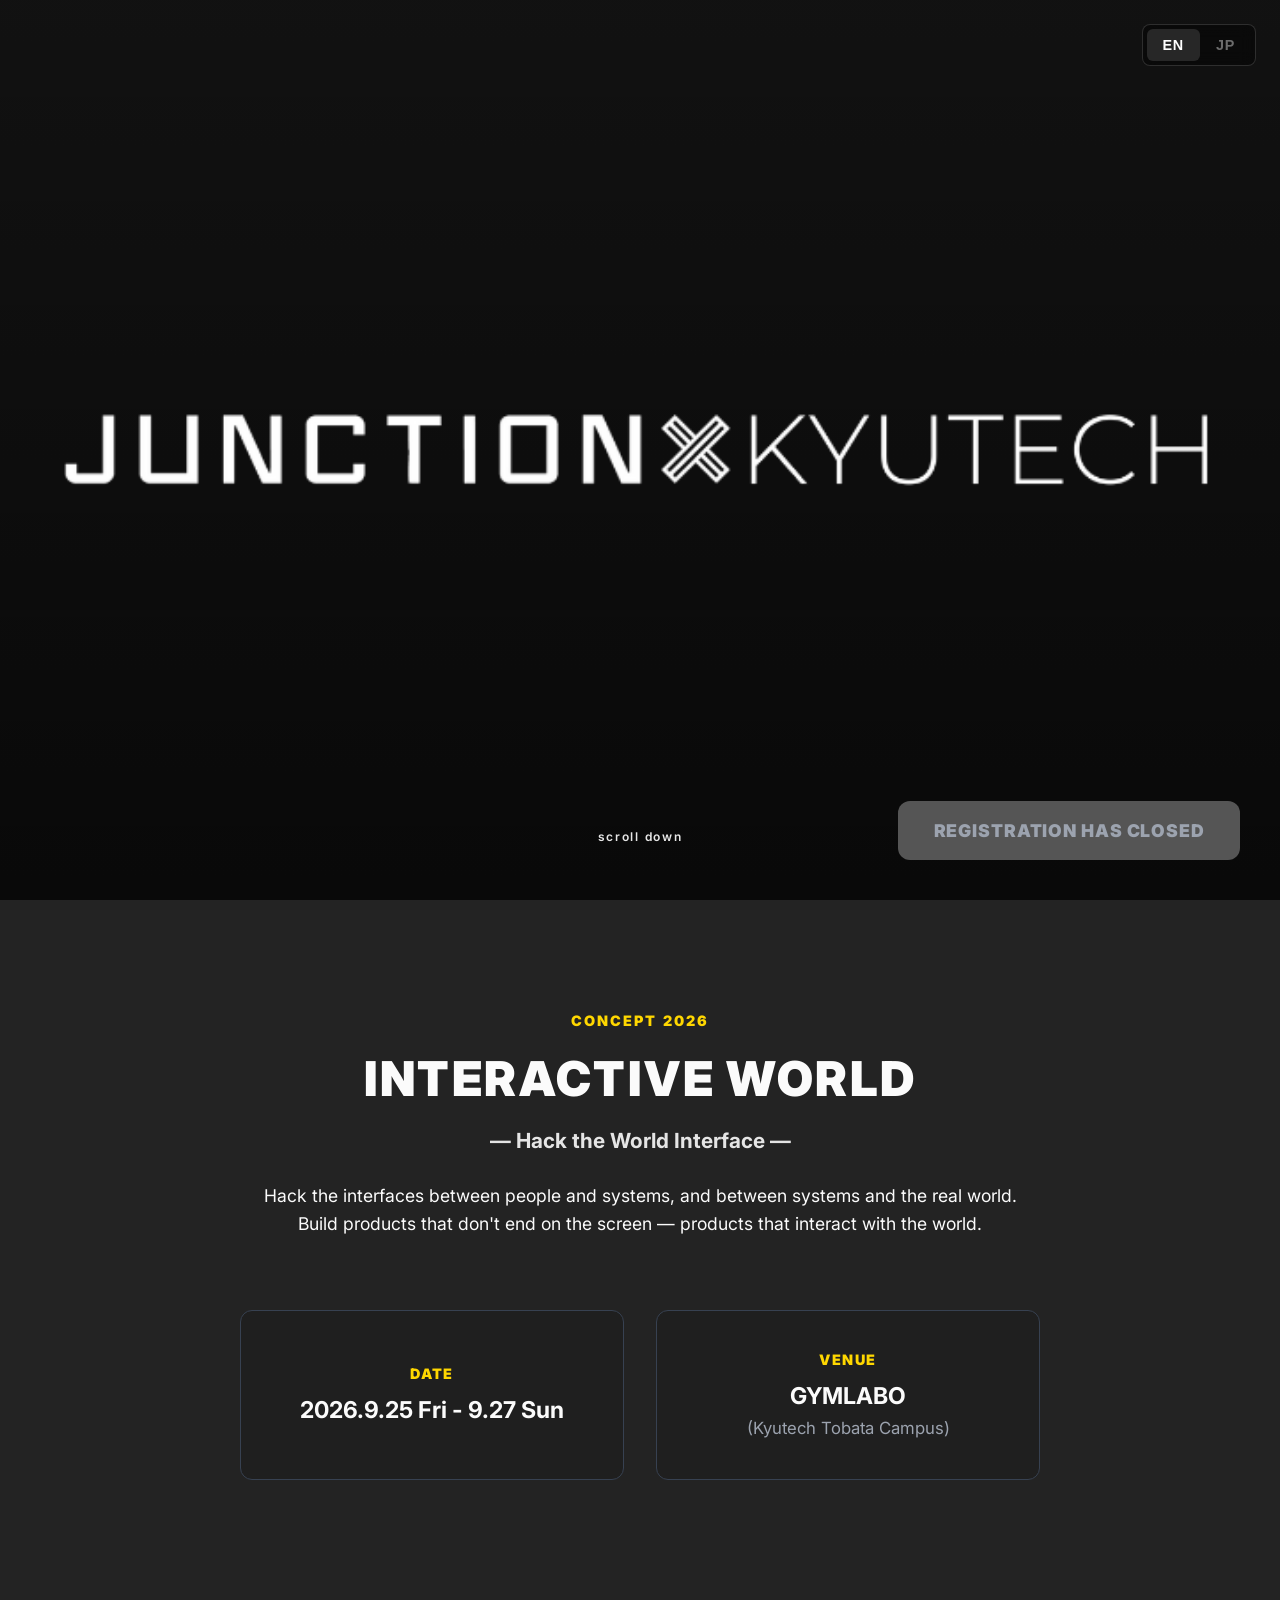
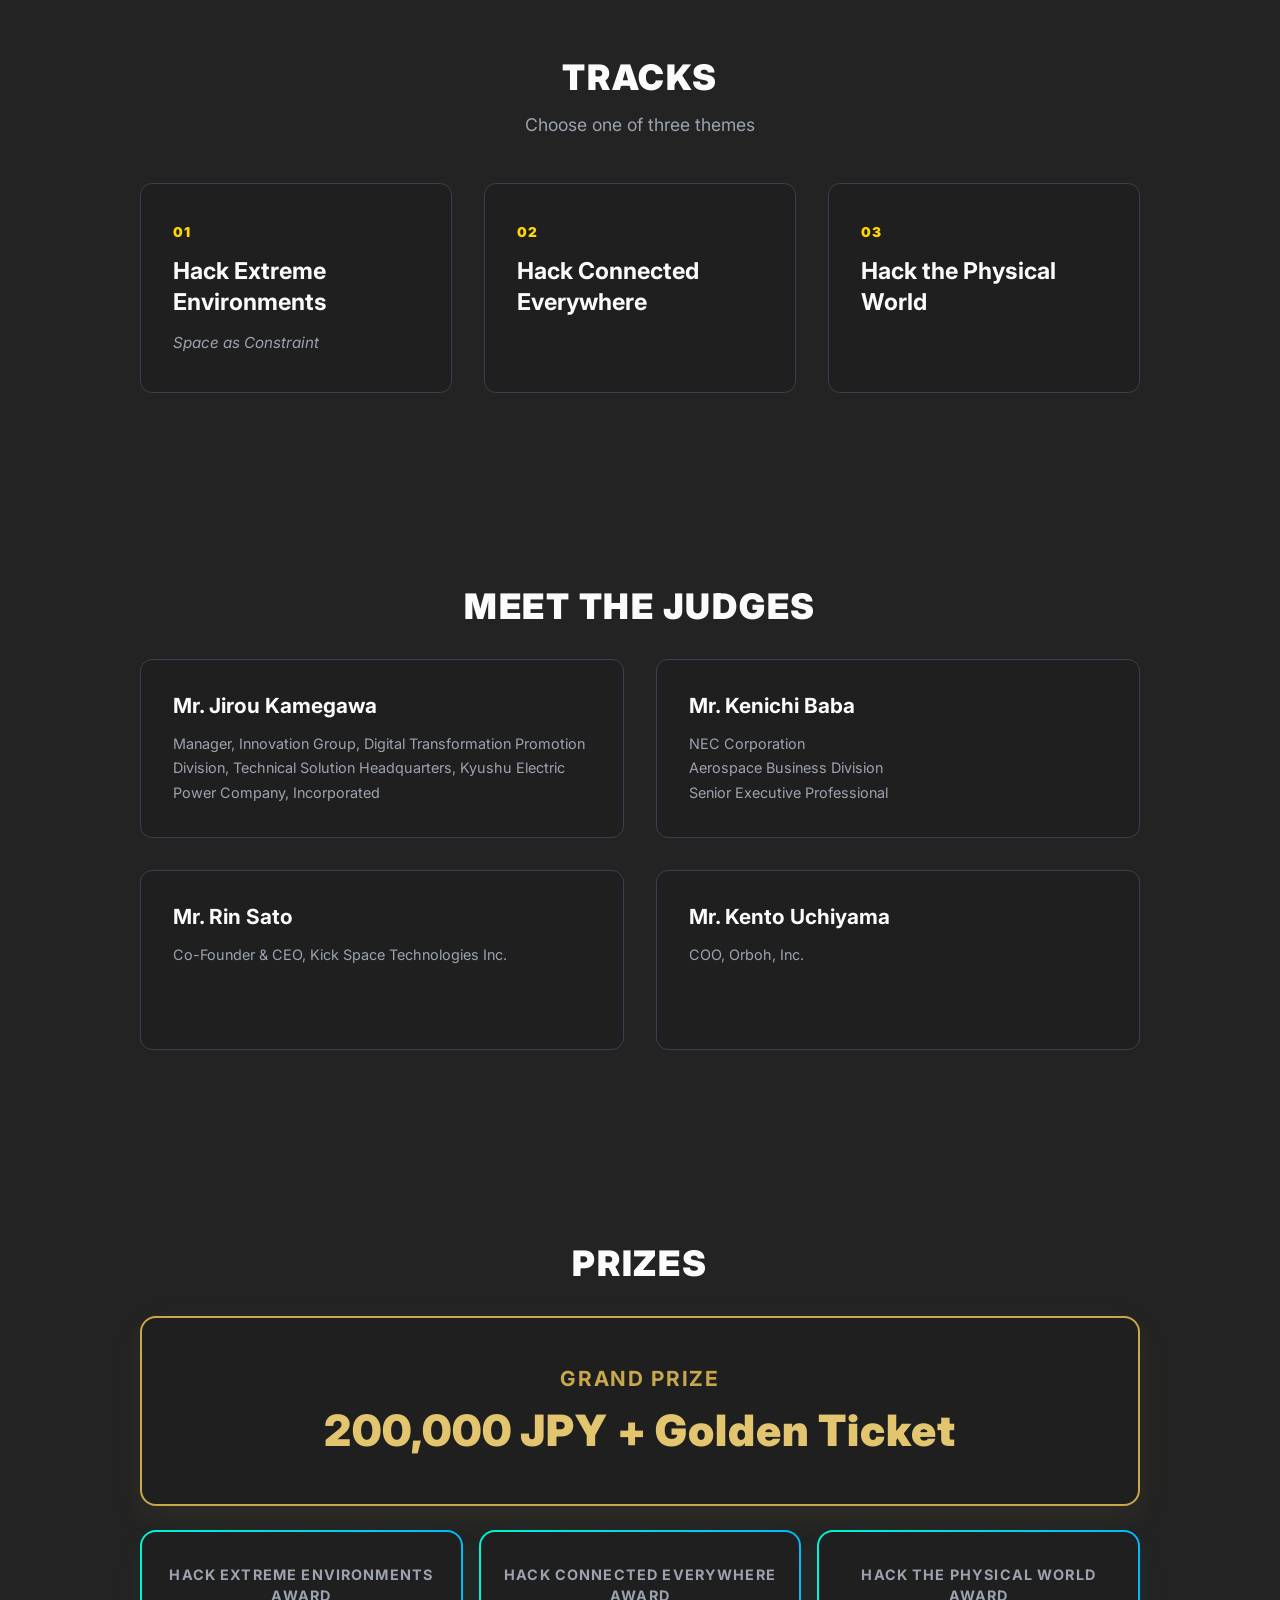
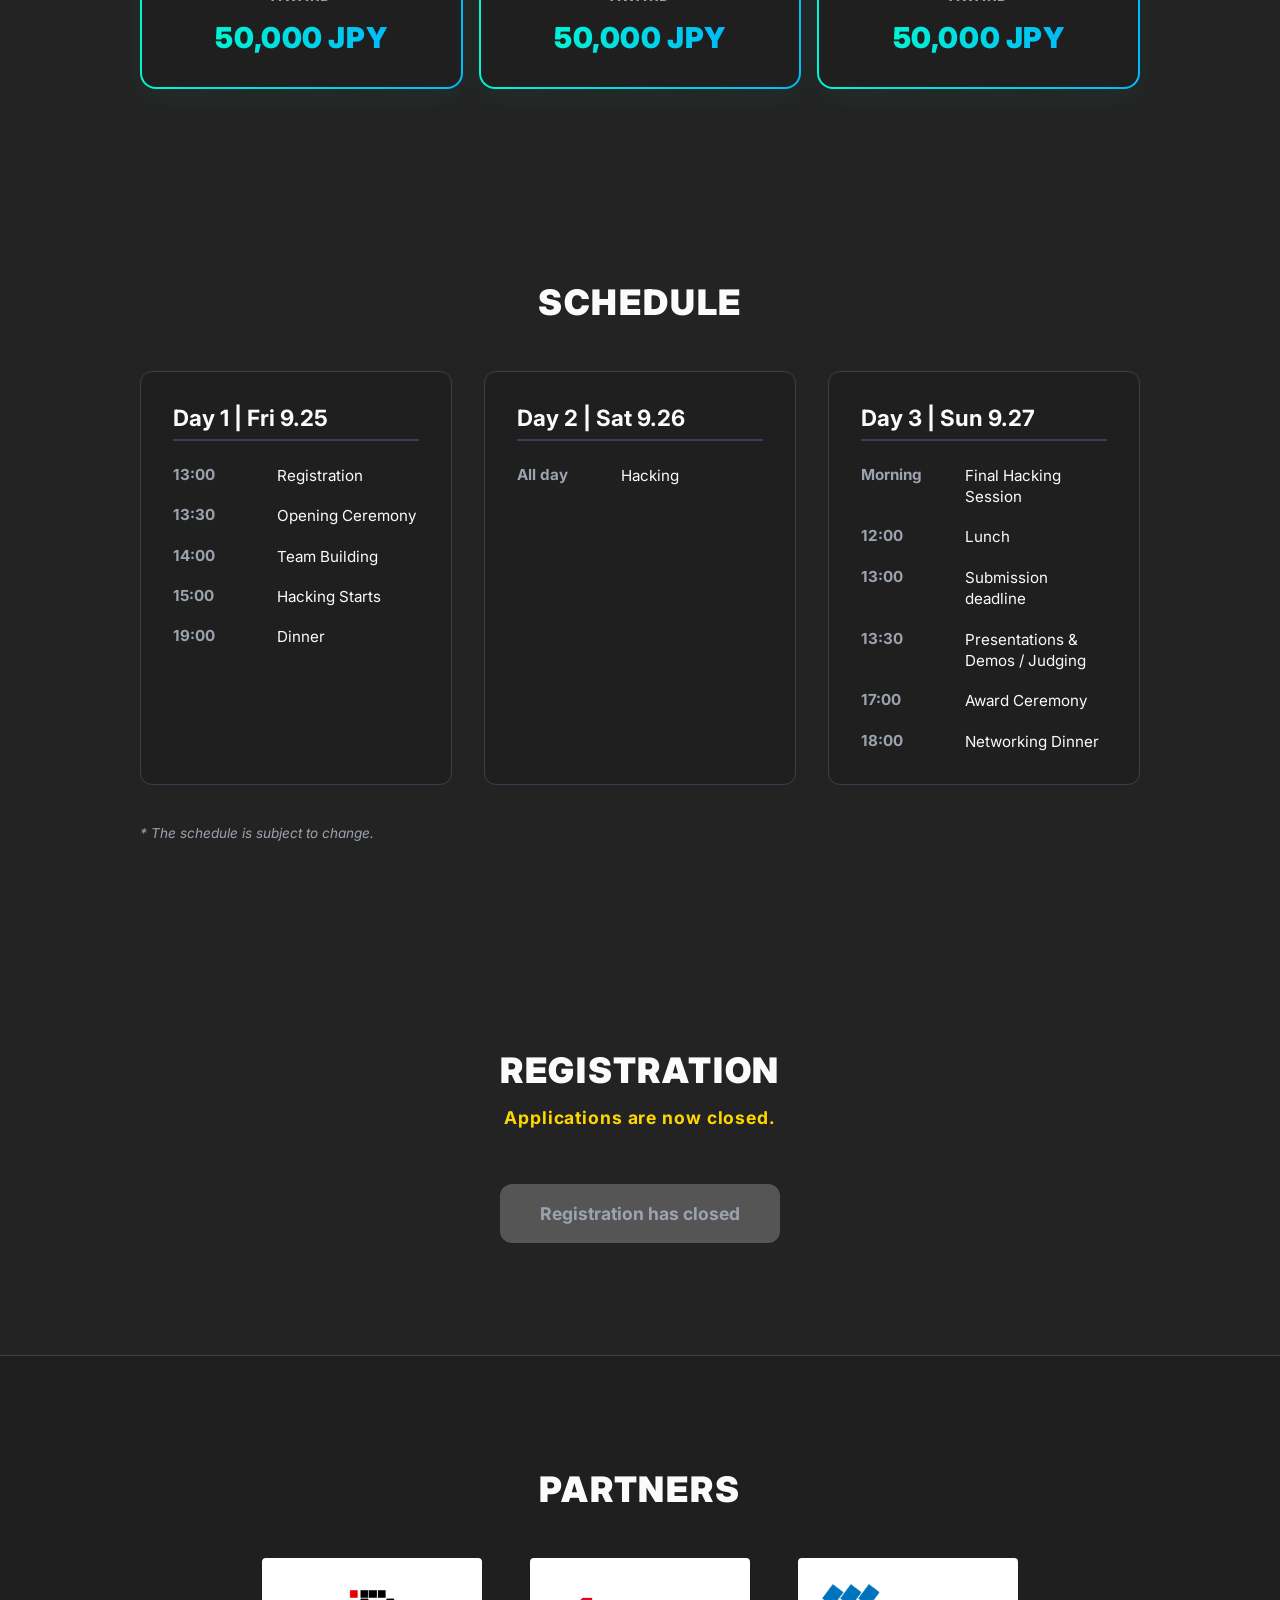
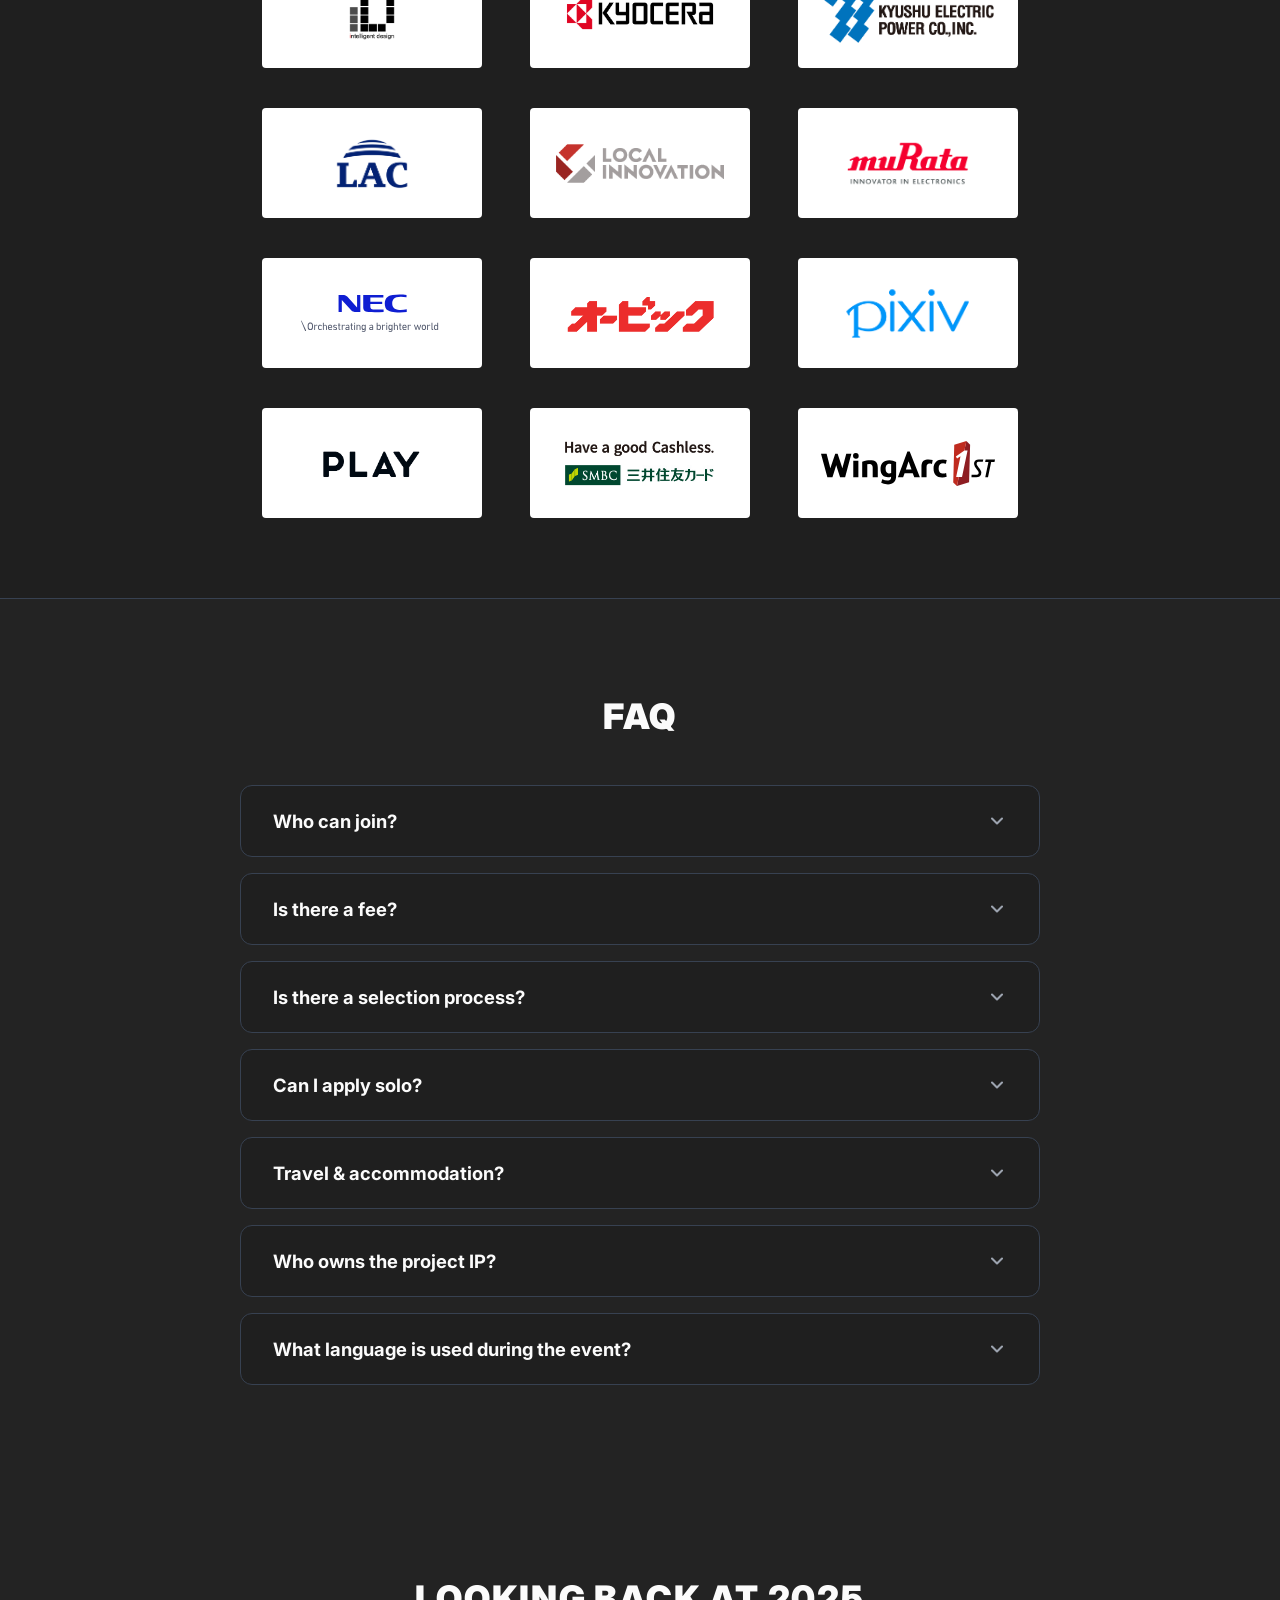
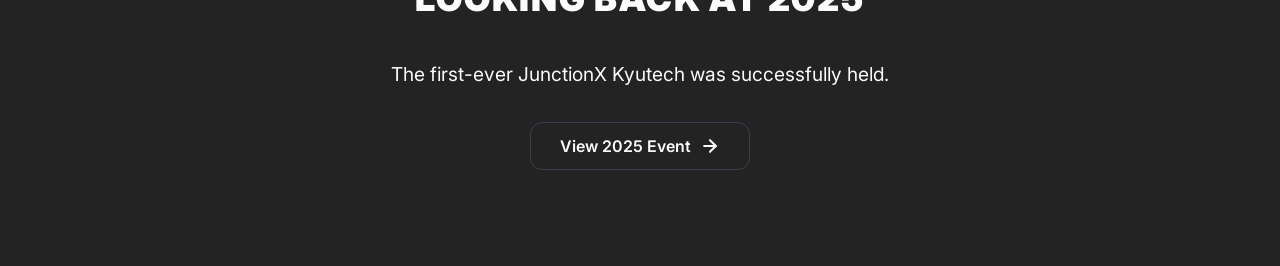
==== index.html @ f800dc7b "トヨタ車体の掲載削除と審査員配置調整" ====
<!doctype html>
<html lang="en">
  <head>
    <meta charset="UTF-8" />
    <meta name="viewport" content="width=device-width, initial-scale=1.0" />
    <title>
      JunctionX Kyutech | Hackathon 2026 at Kyushu Institute of Technology
    </title>
    <meta
      name="description"
      content="JunctionX Kyutech | A large-scale hackathon held Sept 25-27, 2026, at Kyushu Institute of Technology (Kitakyushu). Compete with ideas and technology to create the future."
    />
    <!-- Load shared fonts / favicon -->
    <link rel="stylesheet" href="css/common.css" />
    <link rel="stylesheet" href="style.css?v=12" />
    <script src="script/load-head.js" defer></script>
    <script src="script/partners.js?v=2" defer></script>
    <script src="script/partners-slider.js" defer></script>
    <script src="script/faq.js" defer></script>
    <script src="script/judges.js?v=8" defer></script>
    <script src="script/i18n.js" defer></script>
  </head>
  <body>
    <!-- 言語切り替えボタン -->
    <div class="language-switcher">
      <button type="button" id="lang-en" class="lang-btn active">EN</button>
      <button type="button" id="lang-ja" class="lang-btn">JP</button>
    </div>
    <main>
      <section class="hero">
        <video
          class="hero-video"
          autoplay
          muted
          loop
          playsinline
          aria-hidden="true"
          tabindex="-1"
        >
          <source src="2025/videos/report.mp4" type="video/mp4" />
        </video>
        <img
          src="images/junction-x-logo-pc.png"
          alt="JunctionX Kyutech Main Visual"
          class="hero-logo-pc"
        />
        <img
          src="images/junction-x-logo-sp.png"
          alt="JunctionX Kyutech Main Visual"
          class="hero-logo-sp"
        />
        <div class="scroll-down">
          <span class="scroll-line" aria-hidden="true"></span>
          <span class="scroll-text">scroll down</span>
        </div>
      </section>
      <section class="announcement">
        <div class="concept-container">
          <span class="concept-tag" data-en="Concept 2026" data-ja="2026 コンセプト">Concept 2026</span>
          <h2 class="concept-title">INTERACTIVE WORLD</h2>
          <p class="concept-subtitle">— Hack the World Interface —</p>
          <div class="concept-description">
            <p class="desc" data-en="Hack the interfaces between people and systems, and between systems and the real world.<br />Build products that don't end on the screen — products that interact with the world." data-ja="人とシステム、そしてシステムと現実世界のインターフェースをハックする。<br />画面の中だけで終わらない、現実世界と相互作用するプロダクトを創り出そう。">
              Hack the interfaces between people and systems, and between systems and the real world.<br />
              Build products that don't end on the screen — products that interact with the world.
            </p>
          </div>
        </div>

        <div class="info-grid">
          <div class="info-card">
            <span class="info-card-label" data-en="Date" data-ja="日程">Date</span>
            <div class="info-card-value" data-en="2026.9.25 Fri - 9.27 Sun" data-ja="2026年9月25日(金) – 27日(日)">2026.9.25 Fri - 9.27 Sun</div>
          </div>
          <div class="info-card">
            <span class="info-card-label" data-en="Venue" data-ja="会場">Venue</span>
            <div class="info-card-value" data-en="GYMLABO <span class='venue-sub'>(Kyutech Tobata Campus)</span>" data-ja="GYMLABO <span class='venue-sub'>(九州工業大学 戸畑キャンパス)</span>">
              GYMLABO
              <span class="venue-sub">(Kyutech Tobata Campus)</span>
            </div>
          </div>
        </div>
      </section>

      <section class="tracks">
        <h2>Tracks</h2>
        <p class="tracks-subtitle" data-en="Choose one of three themes" data-ja="3つのトラックから挑戦したいテーマを選び、プロダクトを開発します。">Choose one of three themes</p>
        <div class="tracks-grid">
          <div class="track-card">
            <span class="track-num">01</span>
            <h3>Hack Extreme Environments</h3>
            <p class="track-desc" data-en="Space as Constraint" data-ja="Space as Constraint（宇宙空間という制約）">Space as Constraint</p>
          </div>
          <div class="track-card">
            <span class="track-num">02</span>
            <h3>Hack Connected Everywhere</h3>
          </div>
          <div class="track-card">
            <span class="track-num">03</span>
            <h3>Hack the Physical World</h3>
          </div>
        </div>
      </section>

      <section class="judges" aria-labelledby="judges-heading">
        <h2 id="judges-heading">Meet the Judges</h2>
        <div class="judges-grid">
          <!-- Dynamically populated by JS -->
        </div>
      </section>

      <section class="prizes">
        <h2>Prizes</h2>
        <div class="prizes-container">
          <div class="prize-card prize-card--grand">
            <span class="prize-label" data-en="Grand Prize" data-ja="最優秀賞">Grand Prize</span>
            <div class="prize-amount" data-en="200,000 JPY + Golden Ticket" data-ja="200,000円 + Golden Ticket">200,000 JPY + Golden Ticket</div>
          </div>
          <div class="track-prizes">
            <div class="prize-card prize-card--track">
              <span class="prize-label">Hack Extreme Environments Award</span>
              <div class="prize-amount" data-en="50,000 JPY" data-ja="5万円">50,000 JPY</div>
            </div>
            <div class="prize-card prize-card--track">
              <span class="prize-label">Hack Connected Everywhere Award</span>
              <div class="prize-amount" data-en="50,000 JPY" data-ja="5万円">50,000 JPY</div>
            </div>
            <div class="prize-card prize-card--track">
              <span class="prize-label">Hack the Physical World Award</span>
              <div class="prize-amount" data-en="50,000 JPY" data-ja="5万円">50,000 JPY</div>
            </div>
          </div>
        </div>
      </section>

      <section class="schedule">
        <h2>Schedule</h2>
        <div class="schedule-grid">
          <!-- Day 1 -->
          <div class="day-schedule">
            <h3 data-en="Day 1 | Fri 9.25" data-ja="DAY 1 ｜ 9/25(金)">Day 1 | Fri 9.25</h3>
            <ul>
              <li>
                <time>13:00</time>
                <span data-en="Registration" data-ja="受付">Registration</span>
              </li>
              <li>
                <time>13:30</time>
                <span data-en="Opening Ceremony" data-ja="開会式">Opening Ceremony</span>
              </li>
              <li>
                <time>14:00</time>
                <span data-en="Team Building" data-ja="チームビルディング">Team Building</span>
              </li>
              <li>
                <time>15:00</time>
                <span data-en="Hacking Starts" data-ja="ハッキング開始">Hacking Starts</span>
              </li>
              <li>
                <time>19:00</time>
                <span data-en="Dinner" data-ja="夕食">Dinner</span>
              </li>
            </ul>
          </div>
          <!-- Day 2 -->
          <div class="day-schedule">
            <h3 data-en="Day 2 | Sat 9.26" data-ja="DAY 2 ｜ 9/26(土)">Day 2 | Sat 9.26</h3>
            <ul>
              <li>
                <time data-en="All day" data-ja="終日">All day</time>
                <span data-en="Hacking" data-ja="開発">Hacking</span>
              </li>
            </ul>
          </div>
          <!-- Day 3 -->
          <div class="day-schedule">
            <h3 data-en="Day 3 | Sun 9.27" data-ja="DAY 3 ｜ 9/27(日)">Day 3 | Sun 9.27</h3>
            <ul>
              <li>
                <time data-en="Morning" data-ja="午前">Morning</time>
                <span data-en="Final Hacking Session" data-ja="最終開発セッション">Final Hacking Session</span>
              </li>
              <li>
                <time>12:00</time>
                <span data-en="Lunch" data-ja="昼食">Lunch</span>
              </li>
              <li>
                <time>13:00</time>
                <span data-en="Submission deadline" data-ja="提出締切">Submission deadline</span>
              </li>
              <li>
                <time>13:30</time>
                <span data-en="Presentations & Demos / Judging" data-ja="プレゼン・デモ／審査">Presentations & Demos / Judging</span>
              </li>
              <li>
                <time>17:00</time>
                <span data-en="Award Ceremony" data-ja="表彰式">Award Ceremony</span>
              </li>
              <li>
                <time>18:00</time>
                <span data-en="Networking Dinner" data-ja="懇親会">Networking Dinner</span>
              </li>
            </ul>
          </div>
        </div>
        <p class="schedule-note" data-en="* The schedule is subject to change." data-ja="※スケジュールは予告なく変更される場合があります">* The schedule is subject to change.</p>
      </section>

      <section class="registration" id="registration">
        <h2>Registration</h2>
        <p class="registration-subtitle" data-en="Applications are now closed." data-ja="エントリー受付は終了しました。">Applications are now closed.</p>
        
        <div class="registration-container">
          <div class="registration-action">
            <button type="button" class="btn-register" disabled data-en="Registration has closed" data-ja="募集は終了しました">Registration has closed</button>
          </div>
        </div>
      </section>

      <section class="partners">
        <h2>Partners</h2>
        <div class="partners-grid">
          <!-- Dynamically populated by JS -->
        </div>
      </section>

      <section class="faq" id="faq">
        <h2>FAQ</h2>
        <div class="faq-container">
          <!-- Item 1 -->
          <div class="faq-item">
            <button type="button" class="faq-question" aria-expanded="false" aria-controls="faq-answer-1">
              <span class="faq-question-text" data-en="Who can join?" data-ja="参加対象は？">Who can join?</span>
              <span class="faq-icon-wrapper">
                <svg class="faq-icon" width="20" height="20" viewBox="0 0 24 24" fill="none" stroke="currentColor" stroke-width="2.5" stroke-linecap="round" stroke-linejoin="round" aria-hidden="true">
                  <polyline points="6 9 12 15 18 9"></polyline>
                </svg>
              </span>
            </button>
            <section class="faq-answer" id="faq-answer-1">
              <div class="faq-answer-inner">
                <p data-en="University students, developers, designers, and planners interested in global hackathons. Up to 4 members per team; solo applications welcome." data-ja="大学生・開発者・デザイナー・プランナーなど、グローバルハッカソンに関心のある人。1チーム最大4名、個人での応募も大歓迎です。">University students, developers, designers, and planners interested in global hackathons. Up to 4 members per team; solo applications welcome.</p>
              </div>
            </section>
          </div>

          <!-- Item 2 -->
          <div class="faq-item">
            <button type="button" class="faq-question" aria-expanded="false" aria-controls="faq-answer-2">
              <span class="faq-question-text" data-en="Is there a fee?" data-ja="参加費は？">Is there a fee?</span>
              <span class="faq-icon-wrapper">
                <svg class="faq-icon" width="20" height="20" viewBox="0 0 24 24" fill="none" stroke="currentColor" stroke-width="2.5" stroke-linecap="round" stroke-linejoin="round" aria-hidden="true">
                  <polyline points="6 9 12 15 18 9"></polyline>
                </svg>
              </span>
            </button>
            <section class="faq-answer" id="faq-answer-2">
              <div class="faq-answer-inner">
                <p data-en="None — free to join. Meals and snacks provided during the event." data-ja="無料。イベント中の食事・スナックは提供されます。">None — free to join. Meals and snacks provided during the event.</p>
              </div>
            </section>
          </div>

          <!-- Item 3 -->
          <div class="faq-item">
            <button type="button" class="faq-question" aria-expanded="false" aria-controls="faq-answer-3">
              <span class="faq-question-text" data-en="Is there a selection process?" data-ja="選考はある？">Is there a selection process?</span>
              <span class="faq-icon-wrapper">
                <svg class="faq-icon" width="20" height="20" viewBox="0 0 24 24" fill="none" stroke="currentColor" stroke-width="2.5" stroke-linecap="round" stroke-linejoin="round" aria-hidden="true">
                  <polyline points="6 9 12 15 18 9"></polyline>
                </svg>
              </span>
            </button>
            <section class="faq-answer" id="faq-answer-3">
              <div class="faq-answer-inner">
                <p data-en="Yes. Not first come, first served — chosen based on application answers." data-ja="先着順ではなく、応募フォームの回答内容をもとに選考します。">Yes. Not first come, first served — chosen based on application answers.</p>
              </div>
            </section>
          </div>

          <!-- Item 4 -->
          <div class="faq-item">
            <button type="button" class="faq-question" aria-expanded="false" aria-controls="faq-answer-4">
              <span class="faq-question-text" data-en="Can I apply solo?" data-ja="1人でも応募できる？">Can I apply solo?</span>
              <span class="faq-icon-wrapper">
                <svg class="faq-icon" width="20" height="20" viewBox="0 0 24 24" fill="none" stroke="currentColor" stroke-width="2.5" stroke-linecap="round" stroke-linejoin="round" aria-hidden="true">
                  <polyline points="6 9 12 15 18 9"></polyline>
                </svg>
              </span>
            </button>
            <section class="faq-answer" id="faq-answer-4">
              <div class="faq-answer-inner">
                <p data-en="Yes! Team-building sessions will be held on the first day of the event." data-ja="OK。イベント初日に、チームビルディングがあります。">Yes! Team-building sessions will be held on the first day of the event.</p>
              </div>
            </section>
          </div>

          <!-- Item 5 -->
          <div class="faq-item">
            <button type="button" class="faq-question" aria-expanded="false" aria-controls="faq-answer-5">
              <span class="faq-question-text" data-en="Travel & accommodation?" data-ja="交通費・宿泊は？">Travel & accommodation?</span>
              <span class="faq-icon-wrapper">
                <svg class="faq-icon" width="20" height="20" viewBox="0 0 24 24" fill="none" stroke="currentColor" stroke-width="2.5" stroke-linecap="round" stroke-linejoin="round" aria-hidden="true">
                  <polyline points="6 9 12 15 18 9"></polyline>
                </svg>
              </span>
            </button>
            <section class="faq-answer" id="faq-answer-5">
              <div class="faq-answer-inner">
                <p data-en="Self-funded. Rest zone inside the venue. No parking — public transport recommended." data-ja="交通費・宿泊は自己負担。会場内に休憩スペースはあります。駐車場はないため公共交通機関を推奨。">Self-funded. Rest zone inside the venue. No parking — public transport recommended.</p>
              </div>
            </section>
          </div>

          <!-- Item 6 -->
          <div class="faq-item">
            <button type="button" class="faq-question" aria-expanded="false" aria-controls="faq-answer-6">
              <span class="faq-question-text" data-en="Who owns the project IP?" data-ja="作品の知的財産権は？">Who owns the project IP?</span>
              <span class="faq-icon-wrapper">
                <svg class="faq-icon" width="20" height="20" viewBox="0 0 24 24" fill="none" stroke="currentColor" stroke-width="2.5" stroke-linecap="round" stroke-linejoin="round" aria-hidden="true">
                  <polyline points="6 9 12 15 18 9"></polyline>
                </svg>
              </span>
            </button>
            <section class="faq-answer" id="faq-answer-6">
              <div class="faq-answer-inner">
                <p data-en="Your team does. JUNCTION X KYUTECH doesn't claim any rights." data-ja="チームに帰属します。運営側は一切の権利を主張しません。">Your team does. JUNCTION X KYUTECH doesn't claim any rights.</p>
              </div>
            </section>
          </div>

          <!-- Item 7 -->
          <div class="faq-item">
            <button type="button" class="faq-question" aria-expanded="false" aria-controls="faq-answer-7">
              <span class="faq-question-text" data-en="What language is used during the event?" data-ja="イベントでの使用言語は？">What language is used during the event?</span>
              <span class="faq-icon-wrapper">
                <svg class="faq-icon" width="20" height="20" viewBox="0 0 24 24" fill="none" stroke="currentColor" stroke-width="2.5" stroke-linecap="round" stroke-linejoin="round" aria-hidden="true">
                  <polyline points="6 9 12 15 18 9"></polyline>
                </svg>
              </span>
            </button>
            <section class="faq-answer" id="faq-answer-7">
              <div class="faq-answer-inner">
                <p data-en="English is the official language of the event. Event sessions are in English, while team discussions can be in any language." data-ja="イベントの公用語は英語です。アナウンスやデモ、最終プレゼンテーションは英語で行われますが、開発中のチーム内での会話は英語でなくても構いません。">English is the official language of the event. Event sessions are in English, while team discussions can be in any language.</p>
              </div>
            </section>
          </div>
        </div>
      </section>

      <section class="archive">
        <h2>Looking Back at 2025</h2>
        <p data-en="The first-ever JunctionX Kyutech was successfully held." data-ja="日本初開催となったJunctionX Kyutech 2025は、大盛況のうちに終了いたしました。">The first-ever JunctionX Kyutech was successfully held.</p>
        <a class="btn-archive" href="2025/index.html">
          <span data-en="View 2025 Event" data-ja="2025年のイベントを見る">View 2025 Event</span>
          <svg class="btn-icon" width="20" height="20" viewBox="0 0 24 24" fill="none" stroke="currentColor" stroke-width="2.5" stroke-linecap="round" stroke-linejoin="round" aria-hidden="true">
            <line x1="5" y1="12" x2="19" y2="12"></line>
            <polyline points="12 5 19 12 12 19"></polyline>
          </svg>
        </a>
      </section>
    </main>

    <button type="button" class="floating-apply-btn" disabled data-en="Registration has closed" data-ja="募集は終了しました">
      Registration has closed
    </button>
  </body>
</html>
---- css/common.css ----
/* 共通スタイル: フォント読み込み、リセット、カラーパレット (日本語コメント) */
/* Google Fonts (Inter) を読み込みます */
@import url("https://fonts.googleapis.com/css2?family=Inter:wght@400;700;900&display=swap");

/* カラーパレット: サイト全体で使用する色を変数で定義 */
:root {
  --color-bg: #232323;
  --color-bg-2: #1f1f1f;
  --color-text: #fbfbfb;
  --color-muted: #9ca3af;
  --color-border: #374151;
  --primary: #ffd700;
  --font-stack: "Inter", "Noto Sans JP", sans-serif;
}

/* リセット */
* {
  margin: 0;
  padding: 0;
  box-sizing: border-box;
}

/* ベースの HTML / body 設定（Android ブラウザ対応） */
html {
  background-color: var(--color-bg);
  scroll-behavior: smooth;
}

body {
  font-family: var(--font-stack);
  -webkit-font-smoothing: antialiased;
  -moz-osx-font-smoothing: grayscale;
  background-color: var(--color-bg);
  color: var(--Color-text, var(--color-text));
  min-height: 100vh;
}

/* ヘルパークラスなど、共通で使う小さな調整 */
.visually-hidden {
  position: absolute !important;
  width: 1px;
  height: 1px;
  padding: 0;
  margin: -1px;
  overflow: hidden;
  clip: rect(0 0 0 0);
  white-space: nowrap;
  border: 0;
}

/* リンクの標準スタイル */
a {
  color: inherit;
  text-decoration: none;
}
---- style.css ----
main {
	display: flex;
	flex-direction: column;
	align-items: center;
}

.hero {
	position: relative;
	width: 100%;
	height: 100vh;
	display: flex;
	flex-direction: column;
	align-items: center;
	justify-content: center;
	gap: 2rem;
	overflow: hidden;

	.hero-video {
		position: absolute;
		inset: 0;
		width: 100%;
		height: 100%;
		object-fit: cover;
		z-index: 0;
	}

	.hero-logo-pc {
		width: 90%;
		max-width: 1200px;
		height: auto;
		position: relative;
		z-index: 2;
	}

	.scroll-down {
		position: absolute;
		bottom: 3.5rem;
		left: 50%;
		transform: translateX(-50%);
		z-index: 3;
		width: 100px;
		height: 64px;
		display: flex;
		flex-direction: column;
		align-items: center;
		justify-content: flex-start;
		gap: 0.3em;
		text-decoration: none;
		pointer-events: auto;
	}

	.scroll-line {
		width: 2px;
		height: 48px;
		background: rgba(255, 255, 255, 0.95);
		border-radius: 2px;
		transform-origin: top center;
		transform: scaleY(0);
		opacity: 0;
		animation: bar-grow 1.6s infinite ease-in-out;
	}

	.scroll-text {
		margin-top: 0.5rem;
		color: #ffffff;
		font-size: 0.75rem;
		letter-spacing: 0.14em;
		text-transform: lowercase;
		opacity: 0.9;
		font-weight: 600;
		text-decoration: none;
	}
}

.hero::after {
	content: "";
	position: absolute;
	inset: 0;
	background: linear-gradient(180deg, rgba(0, 0, 0, 0.5), rgba(0, 0, 0, 0.75));
	z-index: 1;
	pointer-events: none;
}

.hero-logo-sp {
	display: none;
}

@keyframes bar-grow {
	0% {
		transform: scaleY(0);
		opacity: 0;
	}
	40% {
		transform: scaleY(1);
		opacity: 0.95;
	}
	70% {
		transform: scaleY(1);
		opacity: 0.95;
	}
	100% {
		transform: scaleY(0);
		opacity: 0;
	}
}

@media (max-width: 768px) {
	.hero {
		height: 90vh;
	}

	.main-title {
		padding-top: 2rem;
	}

	.hero-logo {
		width: 100%;
	}

	.hero-logo-pc {
		display: none;
	}

	.hero-logo-sp {
		display: block;
		width: 92%;
		position: relative;
		z-index: 2;
	}
}

.announcement {
	display: flex;
	flex-direction: column;
	justify-content: center;
	align-items: center;
	gap: 3rem;
	width: 90%;
	max-width: 900px;
	padding: 7rem 0 5rem 0;

	.concept-container {
		text-align: center;
		display: flex;
		flex-direction: column;
		align-items: center;
		gap: 0.8rem;
		width: 100%;
	}

	.concept-tag {
		font-size: 0.9rem;
		font-weight: 900;
		letter-spacing: 0.15em;
		color: var(--primary);
		text-transform: uppercase;
	}

	.concept-title {
		font-size: 3rem;
		font-weight: 900;
		letter-spacing: 0.05em;
		color: var(--color-text);
		line-height: 1.2;
		margin: 0.5rem 0;
	}

	.concept-subtitle {
		font-size: 1.3rem;
		font-weight: 700;
		color: var(--color-text);
		opacity: 0.9;
		margin-bottom: 1rem;
	}

	.concept-description {
		display: flex;
		flex-direction: column;
		gap: 1.2rem;
		max-width: 800px;
		margin-bottom: 1.5rem;
	}

	.desc {
		font-size: 1.1rem;
		line-height: 1.6;
		color: var(--color-text);
	}

	.info-grid {
		display: grid;
		grid-template-columns: repeat(2, 1fr);
		gap: 2rem;
		width: 100%;
		max-width: 800px;
	}

	.info-card {
		background-color: var(--color-bg-2);
		border: 1px solid var(--color-border);
		border-radius: 12px;
		padding: 2.5rem 2rem;
		display: flex;
		flex-direction: column;
		align-items: center;
		justify-content: center;
		gap: 0.8rem;
		transition:
			transform 0.3s cubic-bezier(0.16, 1, 0.3, 1),
			border-color 0.3s ease,
			box-shadow 0.3s ease;
		cursor: default;
	}

	.info-card-label {
		font-size: 0.9rem;
		font-weight: 900;
		letter-spacing: 0.1em;
		color: var(--primary);
		text-transform: uppercase;
	}

	.info-card-value {
		font-size: 1.45rem;
		font-weight: 700;
		color: var(--color-text);
		text-align: center;
		line-height: 1.3;
	}

	.venue-sub {
		display: block;
		font-size: 1.05rem;
		color: var(--color-muted);
		font-weight: 400;
		margin-top: 0.4rem;
	}
}

@media (max-width: 768px) {
	.announcement {
		gap: 2rem;
		padding: 4.5rem 0;

		.concept-title {
			font-size: 2rem;
		}

		.concept-subtitle {
			font-size: 1.1rem;
		}

		.desc {
			font-size: 0.95rem;
		}

		.info-grid {
			grid-template-columns: 1fr;
			gap: 1.2rem;
		}

		.info-card {
			padding: 1.8rem 1.5rem;
		}

		.info-card-value {
			font-size: 1.2rem;
		}

		.venue-sub {
			font-size: 0.95rem;
		}
	}
}

.archive {
	width: 90%;
	max-width: 800px;
	padding: 6rem 0;
	display: flex;
	flex-direction: column;
	align-items: center;
	gap: 2rem;

	h2 {
		font-size: 2.2rem;
		font-weight: 900;
		letter-spacing: 0.05em;
		color: var(--color-text);
		text-transform: uppercase;
		margin-bottom: 0.5rem;
	}

	p {
		text-align: center;
		font-size: 1.2rem;
		line-height: 1.6;
		color: var(--color-text);
		margin: 0;
		max-width: 600px;
	}
}

.btn-archive {
	background: transparent;
	color: var(--color-text);
	border: 1px solid var(--color-border);
	font-weight: 600;
	font-size: 1rem;
	padding: 0.8rem 1.8rem;
	border-radius: 12px;
	display: inline-flex;
	align-items: center;
	gap: 0.6rem;
	transition: all 0.3s cubic-bezier(0.16, 1, 0.3, 1);
	text-decoration: none;
}

.btn-archive:hover {
	background-color: var(--color-bg-2);
	border-color: var(--color-text);
}

.btn-archive:hover .btn-icon {
	transform: translateX(3px);
}

@media (max-width: 768px) {
	.archive {
		padding: 4rem 0;
		gap: 1.5rem;

		h2 {
			font-size: 1.6rem;
		}

		p {
			font-size: 1rem;
		}
	}

	.btn-archive {
		font-size: 0.95rem;
		padding: 0.7rem 1.5rem;
	}
}

/* ==========================================
   Partners Section & Infinite Slider (Marquee)
   ========================================== */

.partners {
	width: 100%;
	overflow: hidden;
	padding: 7rem 0 5rem 0;
	display: flex;
	flex-direction: column;
	align-items: center;
	gap: 3rem;
	background-color: var(--color-bg-2);
	border-top: 1px solid var(--color-border);
	border-bottom: 1px solid var(--color-border);

	h2 {
		font-size: 2.2rem;
		font-weight: 900;
		letter-spacing: 0.05em;
		color: var(--color-text);
		text-transform: uppercase;
	}
}

/* グリッドコンテナ */
.partners-grid {
	display: flex;
	flex-wrap: wrap;
	justify-content: center;
	gap: 2.5rem 3rem;
	max-width: 800px;
	width: 90%;
	align-items: center;
}

/* 各ロゴのデザイン */
.partner-logo {
	width: 220px;
	height: 110px;
	display: flex;
	align-items: center;
	justify-content: center;
	padding: 1.2rem 1.4rem;
	box-sizing: border-box;
	img {
		max-width: 100%;
		max-height: 100%;
		object-fit: contain;
	}
}

/* 黒文字など背景色への配慮が必要なロゴのみ最小限の白背景を適用 */
.partner-logo.white-bg {
	background-color: #ffffff;
	border-radius: 4px;
}

/* 個別ロゴの視覚的サイズ微調整（画像固有の余白有無に対応） */
.partner-logo img[src*="wingarc1st"] {
	transform: scale(1);
}

.partner-logo img[src*="kyocera"] {
	transform: scale(1);
}

.partner-logo img[src*="pixiv"] {
	transform: scale(0.7);
}

.partner-logo img[src*="play"] {
	transform: scale(2.5);
}

.partner-logo img[src*="smbc"] {
	transform: scale(0.85);
}

.partner-logo img[src*="lac"] {
	transform: scale(1);
}

.partner-logo img[src*="murata"] {
	transform: scale(1);
}

.partner-logo img[src*="obic"] {
	transform: scale(3);
}

@media (max-width: 768px) {
	.partners {
		padding: 4.5rem 0 3rem 0;
		gap: 2rem;
		h2 {
			font-size: 1.6rem;
		}
	}

	.partners-grid {
		max-width: 400px;
		gap: 1.5rem 2rem;
		width: 95%;
	}

	.partner-logo {
		width: 160px;
		height: 80px;
		padding: 0.5rem 1rem;
	}
}

/* ==========================================
   Tracks Section
   ========================================== */

.tracks {
	width: 90%;
	max-width: 1000px;
	padding: 6rem 0;
	display: flex;
	flex-direction: column;
	align-items: center;
	gap: 1.5rem;

	h2 {
		font-size: 2.2rem;
		font-weight: 900;
		letter-spacing: 0.05em;
		color: var(--color-text);
		text-transform: uppercase;
	}
}

.tracks-subtitle {
	font-size: 1.1rem;
	color: var(--color-muted);
	margin-top: -0.5rem;
	margin-bottom: 1.5rem;
	text-align: center;
}

.tracks-grid {
	display: grid;
	grid-template-columns: repeat(3, 1fr);
	gap: 2rem;
	width: 100%;
}

.track-card {
	background-color: var(--color-bg-2);
	border: 1px solid var(--color-border);
	border-radius: 12px;
	padding: 2.5rem 2rem;
	display: flex;
	flex-direction: column;
	align-items: flex-start;
	transition:
		transform 0.3s cubic-bezier(0.16, 1, 0.3, 1),
		border-color 0.3s ease,
		box-shadow 0.3s ease;
	cursor: default;

	h3 {
		font-size: 1.45rem;
		font-weight: 700;
		color: var(--color-text);
		line-height: 1.3;
		margin-bottom: 1rem;
	}
}

.track-num {
	font-size: 0.85rem;
	font-weight: 900;
	letter-spacing: 0.1em;
	text-transform: uppercase;
	color: var(--primary);
	margin-bottom: 1rem;
}

.track-desc {
	font-size: 0.95rem;
	color: var(--color-muted);
	font-style: italic;
	margin-top: auto; /* Push down to the bottom if content is short */
}

/* Responsive for Mobile */
@media (max-width: 768px) {
	.tracks {
		padding: 4rem 0;
		gap: 1rem;

		h2 {
			font-size: 1.6rem;
		}
	}

	.tracks-subtitle {
		font-size: 0.95rem;
		margin-bottom: 1rem;
	}

	.tracks-grid {
		grid-template-columns: 1fr;
		gap: 1.5rem;
	}

	.track-card {
		padding: 2rem 1.5rem;

		h3 {
			font-size: 1.25rem;
		}
	}
}

/* ==========================================
   Schedule Section
   ========================================== */

.schedule {
	width: 90%;
	max-width: 1000px;
	padding: 6rem 0;
	display: flex;
	flex-direction: column;
	align-items: center;
	gap: 2rem;
}

.schedule h2 {
	font-size: 2.2rem;
	font-weight: 900;
	letter-spacing: 0.05em;
	color: var(--color-text);
	text-transform: uppercase;
	margin-bottom: 1rem;
}

.schedule-grid {
	display: grid;
	grid-template-columns: 1fr;
	gap: 2rem;
	width: 100%;
}

.day-schedule {
	background-color: var(--color-bg-2);
	border: 1px solid var(--color-border);
	border-radius: 12px;
	padding: 2rem;
	transition:
		transform 0.3s cubic-bezier(0.16, 1, 0.3, 1),
		border-color 0.3s ease,
		box-shadow 0.3s ease;

	h3 {
		font-size: 1.4rem;
		font-weight: 700;
		color: var(--color-text);
		margin-bottom: 1.5rem;
		padding-bottom: 0.5rem;
		border-bottom: 2px solid var(--color-border);
	}

	ul {
		list-style: none;
		padding: 0;
		margin: 0;
	}

	li {
		display: flex;
		align-items: flex-start;
		margin-bottom: 1.2rem;

		&:last-child {
			margin-bottom: 0;
		}
	}

	time {
		width: 6.5rem;
		flex: 0 0 auto;
		color: var(--color-muted);
		font-size: 0.95rem;
		font-weight: 700;
	}

	span {
		flex: 1;
		color: var(--color-text);
		font-size: 0.95rem;
		line-height: 1.4;
	}
}

.schedule-note {
	width: 100%;
	text-align: left;
	color: var(--color-muted);
	font-size: 0.85rem;
	font-style: italic;
	margin-top: 0.5rem;
}

/* Responsive for Desktop */
@media (min-width: 768px) {
	.schedule-grid {
		grid-template-columns: repeat(3, 1fr);
		gap: 2rem;
	}
}

@media (max-width: 768px) {
	.schedule {
		padding: 4rem 0;
		gap: 1.5rem;
		h2 {
			font-size: 1.6rem;
		}
	}

	.day-schedule {
		padding: 1.5rem;
		h3 {
			font-size: 1.2rem;
			margin-bottom: 1rem;
		}
		li {
			margin-bottom: 1rem;
		}
		time {
			width: 6rem;
			font-size: 0.9rem;
		}

		span {
			font-size: 0.9rem;
		}
	}
}

/* ==========================================
   Judges Section
   ========================================== */

.judges {
	width: 90%;
	max-width: 1000px;
	padding: 6rem 0;
	display: flex;
	flex-direction: column;
	align-items: center;
	gap: 2rem;
}

.judges h2 {
	font-size: 2.2rem;
	font-weight: 900;
	letter-spacing: 0.05em;
	color: var(--color-text);
	text-align: center;
	text-transform: uppercase;
}

.judges-grid {
	width: 100%;
	display: grid;
	grid-template-columns: repeat(2, minmax(0, 1fr));
	grid-auto-rows: 1fr;
	gap: 2rem;
}

.judge-card {
	min-width: 0;
	padding: 2rem;
	background-color: var(--color-bg-2);
	border: 1px solid var(--color-border);
	border-radius: 12px;
}

.judge-card-coming-soon {
	display: flex;
	align-items: center;
	justify-content: center;
	text-align: center;
}

.judge-card-coming-soon .judge-info h3 {
	margin-bottom: 0;
	color: var(--color-muted);
}

.judge-info {
	min-width: 0;
}

.judge-info h3 {
	margin-bottom: 0.75rem;
	color: var(--color-text);
	font-size: 1.3rem;
	line-height: 1.35;
}

.judge-info p {
	color: var(--color-muted);
	font-size: 0.9rem;
	line-height: 1.7;
}

@media (max-width: 768px) {
	.judges {
		padding: 4rem 0;
		gap: 1.5rem;
	}

	.judges h2 {
		font-size: 1.6rem;
	}

	.judges-grid {
		grid-template-columns: 1fr;
		grid-auto-rows: auto;
		gap: 1.5rem;
	}

	.judge-card {
		padding: 1.5rem;
	}

	.judge-info h3 {
		font-size: 1.15rem;
	}
}

/* ==========================================
   Prizes Section
   ========================================== */

.prizes {
	width: 90%;
	max-width: 1000px;
	padding: 6rem 0;
	display: flex;
	flex-direction: column;
	align-items: center;
	gap: 2rem;
}

.prizes h2 {
	font-size: 2.2rem;
	font-weight: 900;
	letter-spacing: 0.05em;
	color: var(--color-text);
	text-transform: uppercase;
}

.prizes-container {
	width: 100%;
	max-width: 1100px;
	display: flex;
	flex-direction: column;
	justify-content: center;
	gap: 1.5rem;
}

.prize-card {
	width: 100%;
	/* padding-box と border-box を用いて角丸グラデーションボーダーを実現 */
	background:
		linear-gradient(var(--color-bg-2), var(--color-bg-2)) padding-box,
		linear-gradient(90deg, #00f5d4 0%, #00bbf9 100%) border-box;
	border: 2px solid transparent;
	border-radius: 16px;
	padding: 3rem 2rem;
	text-align: center;
	display: flex;
	flex-direction: column;
	align-items: center;
	gap: 0.8rem;
	box-shadow: 0 10px 30px rgba(0, 245, 212, 0.05); /* ネオン感のある極僅かなシャドウ */
}

.prize-card--grand {
	padding: 3rem 2rem;
	background: var(--color-bg-2);
	border: 2px solid #c9a84c;
	box-shadow: 0 10px 30px rgba(201, 168, 76, 0.08);
}

.prize-card--grand .prize-label {
	color: #c9a84c;
	font-size: 1.3rem;
}

.prize-card--grand .prize-amount {
	font-size: 2.7rem;
	background: none;
	color: #e2c56e;
	-webkit-text-fill-color: currentColor;
}

.track-prizes {
	display: grid;
	grid-template-columns: repeat(3, minmax(0, 1fr));
	gap: 1rem;
}

.prize-card--track {
	min-width: 0;
	padding: 2rem 1.25rem;
}

.prize-card--track .prize-label {
	font-size: 0.9rem;
	line-height: 1.5;
}

.prize-card--track .prize-amount {
	font-size: 1.8rem;
}

.prize-label {
	font-size: 1.2rem;
	font-weight: 700;
	color: var(--color-muted);
	text-transform: uppercase;
	letter-spacing: 0.08em;
}

.prize-amount {
	font-size: 2.6rem;
	font-weight: 900;
	background: linear-gradient(90deg, #00f5d4 0%, #00bbf9 100%);
	-webkit-background-clip: text;
	-webkit-text-fill-color: transparent;
	letter-spacing: 0.02em;
}

/* モバイル対応 */
@media (max-width: 768px) {
	.prizes {
		padding: 4rem 0;
		gap: 1.5rem;
	}

	.prizes h2 {
		font-size: 1.6rem;
	}

	.prize-card {
		padding: 2.2rem 1.5rem;
		border-radius: 12px;
	}

	.track-prizes {
		grid-template-columns: 1fr;
	}

	.prize-card--grand .prize-label {
		font-size: 1.15rem;
	}

	.prize-card--grand .prize-amount {
		font-size: 2rem;
	}

	.prize-label {
		font-size: 1rem;
	}

	.prize-amount {
		font-size: 1.6rem; /* はみ出しや不要な改行を防止 */
		line-height: 1.3;
	}
}

/* ==========================================
   FAQ Section & Accordion
   ========================================== */
.faq {
	width: 90%;
	max-width: 800px;
	padding: 6rem 0;
	display: flex;
	flex-direction: column;
	align-items: center;
	gap: 2rem;

	h2 {
		font-size: 2.2rem;
		font-weight: 900;
		letter-spacing: 0.05em;
		color: var(--color-text);
		text-transform: uppercase;
		margin-bottom: 1rem;
	}
}

.faq-container {
	display: flex;
	flex-direction: column;
	gap: 1rem;
	width: 100%;
}

.faq-item {
	background-color: var(--color-bg-2);
	border: 1px solid var(--color-border);
	border-radius: 12px;
	overflow: hidden;
	transition:
		border-color 0.3s cubic-bezier(0.16, 1, 0.3, 1),
		box-shadow 0.3s cubic-bezier(0.16, 1, 0.3, 1);
}

.faq-question {
	width: 100%;
	background: none;
	border: none;
	color: var(--color-text);
	text-align: left;
	padding: 1.5rem 2rem;
	font-size: 1.15rem;
	font-weight: 700;
	cursor: pointer;
	display: flex;
	justify-content: space-between;
	align-items: center;
	gap: 1.5rem;
	font-family: var(--font-stack);
}

.faq-icon-wrapper {
	display: flex;
	align-items: center;
	justify-content: center;
	flex-shrink: 0;
}

.faq-icon {
	color: var(--color-muted);
	transition:
		transform 0.3s cubic-bezier(0.16, 1, 0.3, 1),
		color 0.3s cubic-bezier(0.16, 1, 0.3, 1);
}

.faq-item.active .faq-icon {
	transform: rotate(180deg);
}

.faq-answer {
	display: grid;
	grid-template-rows: 0fr;
	opacity: 0;
	overflow: hidden;
	transition:
		grid-template-rows 0.3s cubic-bezier(0.16, 1, 0.3, 1),
		opacity 0.3s cubic-bezier(0.16, 1, 0.3, 1);
}

.faq-item.active .faq-answer {
	grid-template-rows: 1fr;
	opacity: 1;
}

.faq-answer-inner {
	min-height: 0;
	overflow: hidden;
}

.faq-answer-inner p {
	padding: 0 2rem 1.5rem 2rem;
	font-size: 0.95rem;
	line-height: 1.6;
	color: var(--color-muted);
	margin: 0;
}

/* レスポンシブ */
@media (max-width: 768px) {
	.faq {
		padding: 4rem 0;
		gap: 1.5rem;

		h2 {
			font-size: 1.6rem;
		}
	}
	.faq-question {
		padding: 1.2rem 1.5rem;
		font-size: 1rem;
	}

	.faq-answer-inner p {
		padding: 0 1.5rem 1.2rem 1.5rem;
		font-size: 0.9rem;
	}
}

/* ==========================================
   Registration Section
   ========================================== */
.registration {
	width: 90%;
	max-width: 900px;
	padding: 7rem 0;
	display: flex;
	flex-direction: column;
	align-items: center;
	gap: 2.5rem;
	text-align: center;
}

.registration h2 {
	font-size: 2.2rem;
	font-weight: 900;
	letter-spacing: 0.05em;
	color: var(--color-text);
	text-transform: uppercase;
}

.registration-subtitle {
	font-size: 1.1rem;
	font-weight: 700;
	color: var(--primary);
	margin-top: -1.5rem;
	letter-spacing: 0.05em;
}

.registration-container {
	width: 100%;
	display: flex;
	flex-direction: column;
	gap: 2rem;
	align-items: center;
}

.registration-info {
	max-width: 700px;
	display: flex;
	flex-direction: column;
	gap: 1rem;
}

.registration-action {
	margin-top: 1rem;
}

.btn-register {
	background: #555555;
	color: #9ca3af;
	border: none;
	font-family: var(--font-stack);
	font-weight: 700;
	font-size: 1.1rem;
	padding: 1.2rem 2.5rem;
	border-radius: 12px;
	display: inline-flex;
	align-items: center;
	gap: 0.8rem;
	cursor: not-allowed;
}

.btn-icon {
	transition: transform 0.3s ease;
}

/* ==========================================
   Floating Apply Button
   ========================================== */
.floating-apply-btn {
	position: fixed;
	bottom: 2.5rem;
	right: 2.5rem;
	z-index: 999;
	background: #555555;
	color: #9ca3af;
	border: none;
	font-family: var(--font-stack);
	font-weight: 900;
	font-size: 1.1rem;
	letter-spacing: 0.05em;
	text-transform: uppercase;
	padding: 1.2rem 2.2rem;
	border-radius: 12px;
	cursor: not-allowed;
}

/* ==========================================
   Responsive for Registration
   ========================================== */
@media (max-width: 768px) {
	.registration {
		padding: 4.5rem 0;
		gap: 1.8rem;
	}

	.registration h2 {
		font-size: 1.6rem;
	}

	.registration-subtitle {
		margin-top: -1rem;
		font-size: 0.95rem;
	}

	.registration-catch {
		font-size: 1.15rem;
	}

	.registration-desc {
		font-size: 0.95rem;
	}

	.btn-register {
		font-size: 1rem;
		padding: 1rem 2rem;
	}

	.floating-apply-btn {
		bottom: 1.5rem;
		right: 1.5rem;
		padding: 0.9rem 1.6rem;
		font-size: 0.95rem;
	}
}

/* ==========================================
   Language Switcher Style
   ========================================== */
.language-switcher {
	position: fixed;
	top: 1.5rem;
	right: 1.5rem;
	z-index: 1000;
	display: flex;
	background: rgba(0, 0, 0, 0.4);
	border: 1px solid rgba(255, 255, 255, 0.15);
	padding: 4px;
	border-radius: 8px;
	backdrop-filter: blur(8px);
	-webkit-backdrop-filter: blur(8px);
}

.lang-btn {
	background: transparent;
	border: none;
	padding: 8px 16px;
	border-radius: 6px;
	cursor: pointer;
	color: rgba(255, 255, 255, 0.4);
	font-weight: 600;
	font-size: 0.9rem;
	letter-spacing: 0.05em;
	transition: all 0.2s ease;
	outline: none;
}

.lang-btn:hover {
	color: rgba(255, 255, 255, 0.8);
}

.lang-btn.active {
	background: rgba(255, 255, 255, 0.12);
	color: #ffffff;
	font-weight: 700;
}

@media (max-width: 768px) {
	.language-switcher {
		top: 1rem;
		right: 1rem;
		padding: 3px;
	}

	.lang-btn {
		padding: 6px 12px;
		font-size: 0.8rem;
	}
}
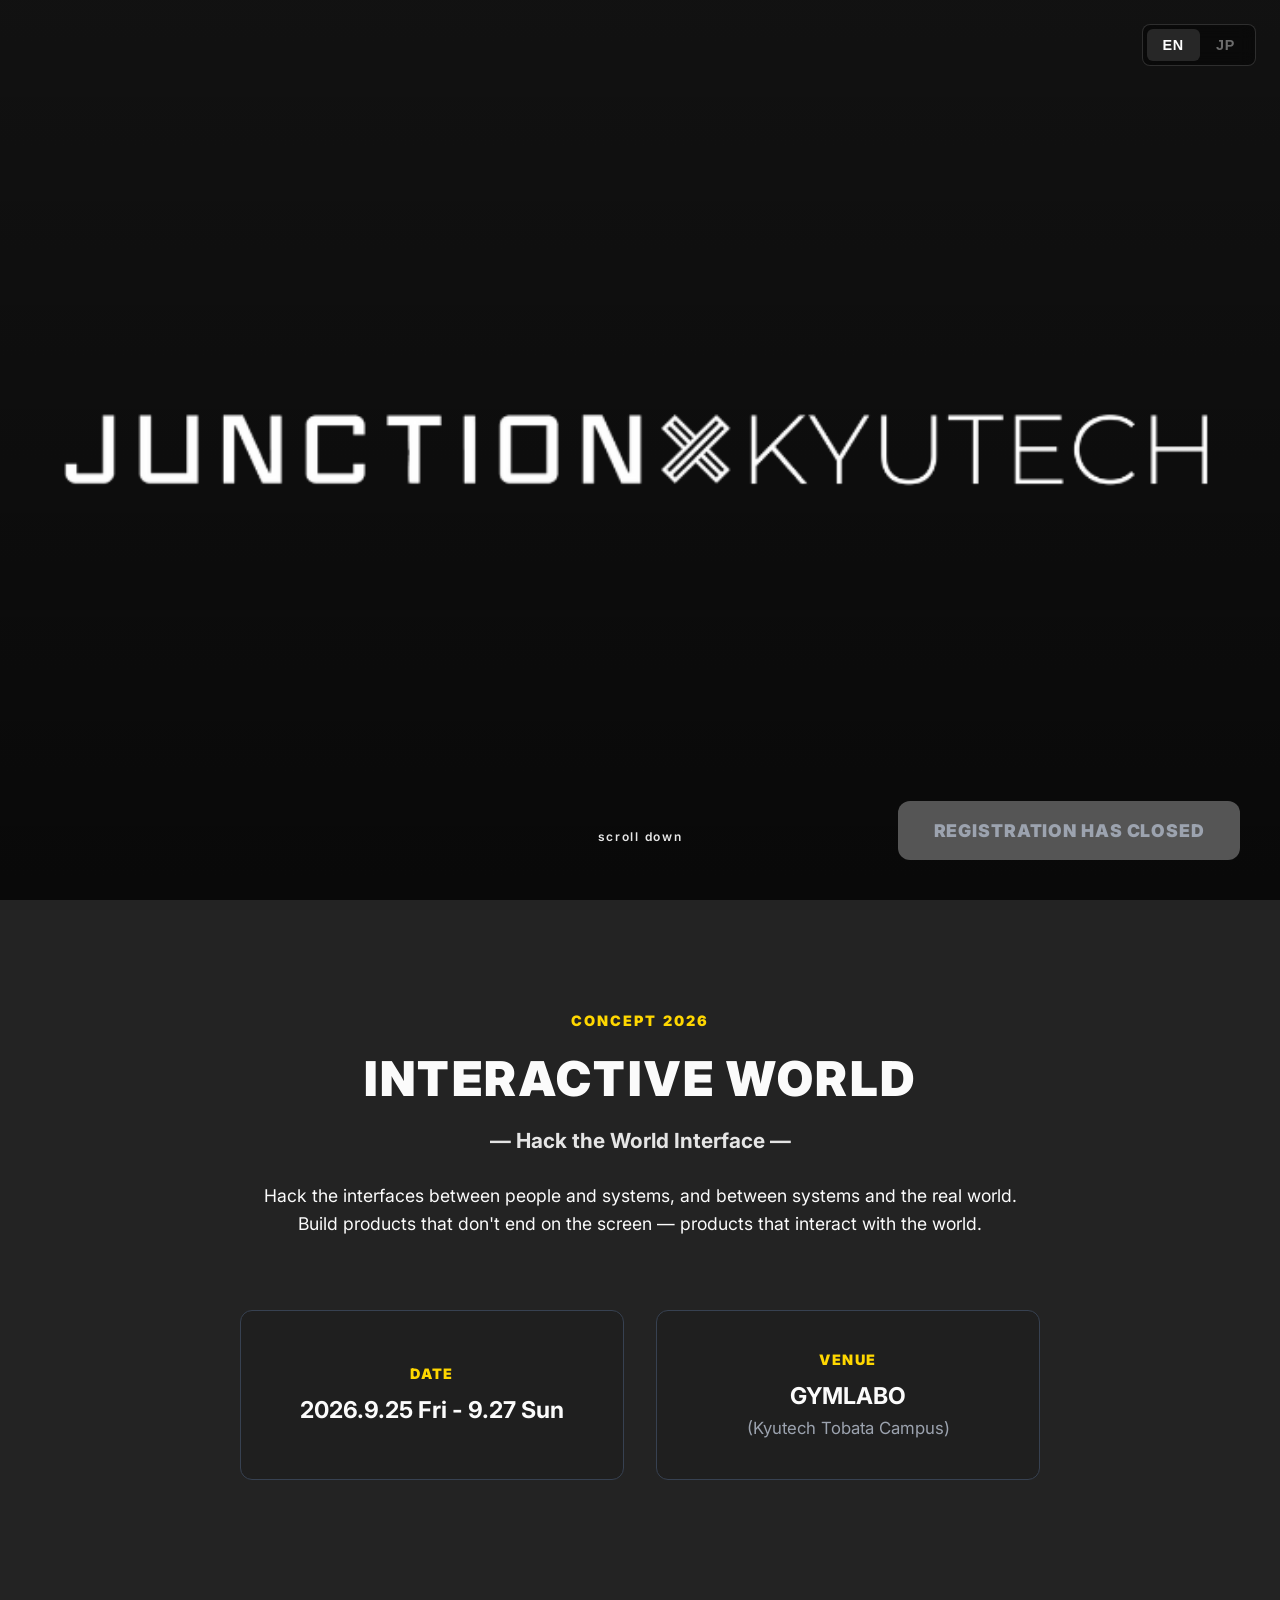
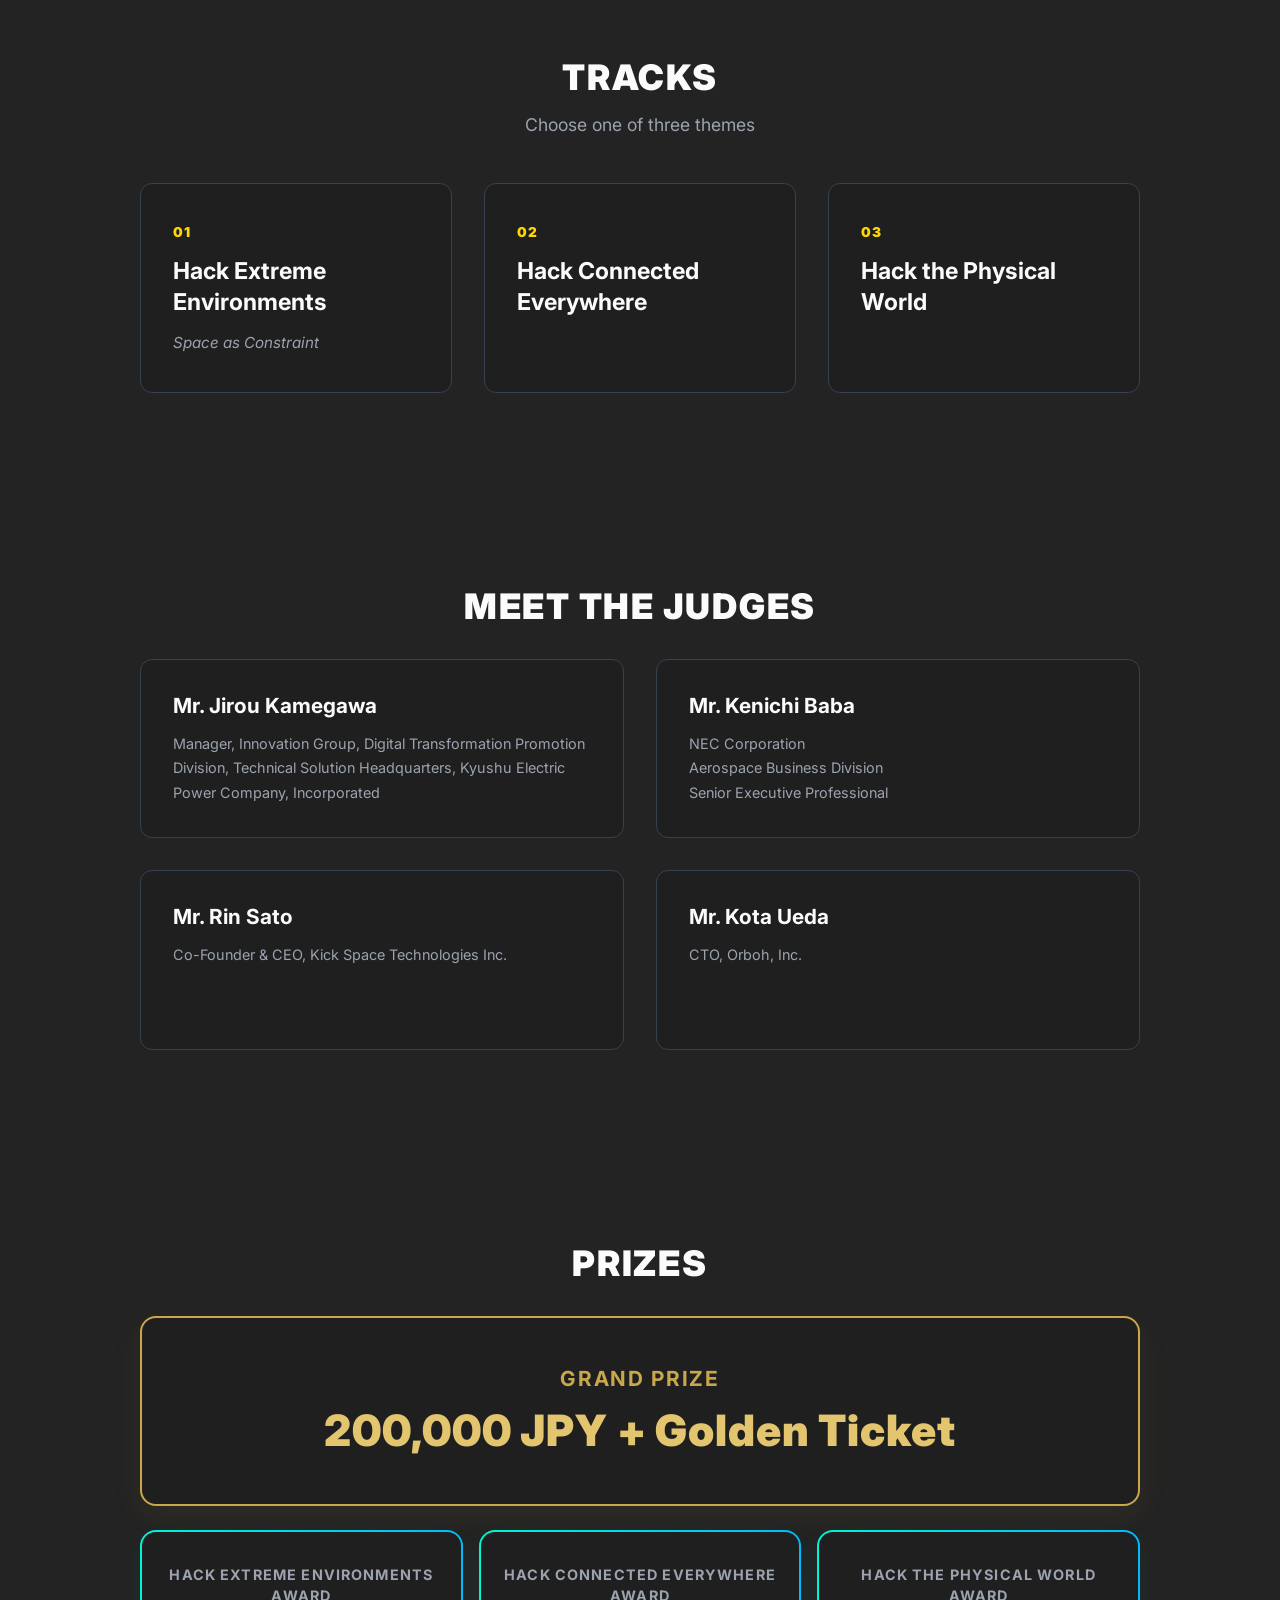
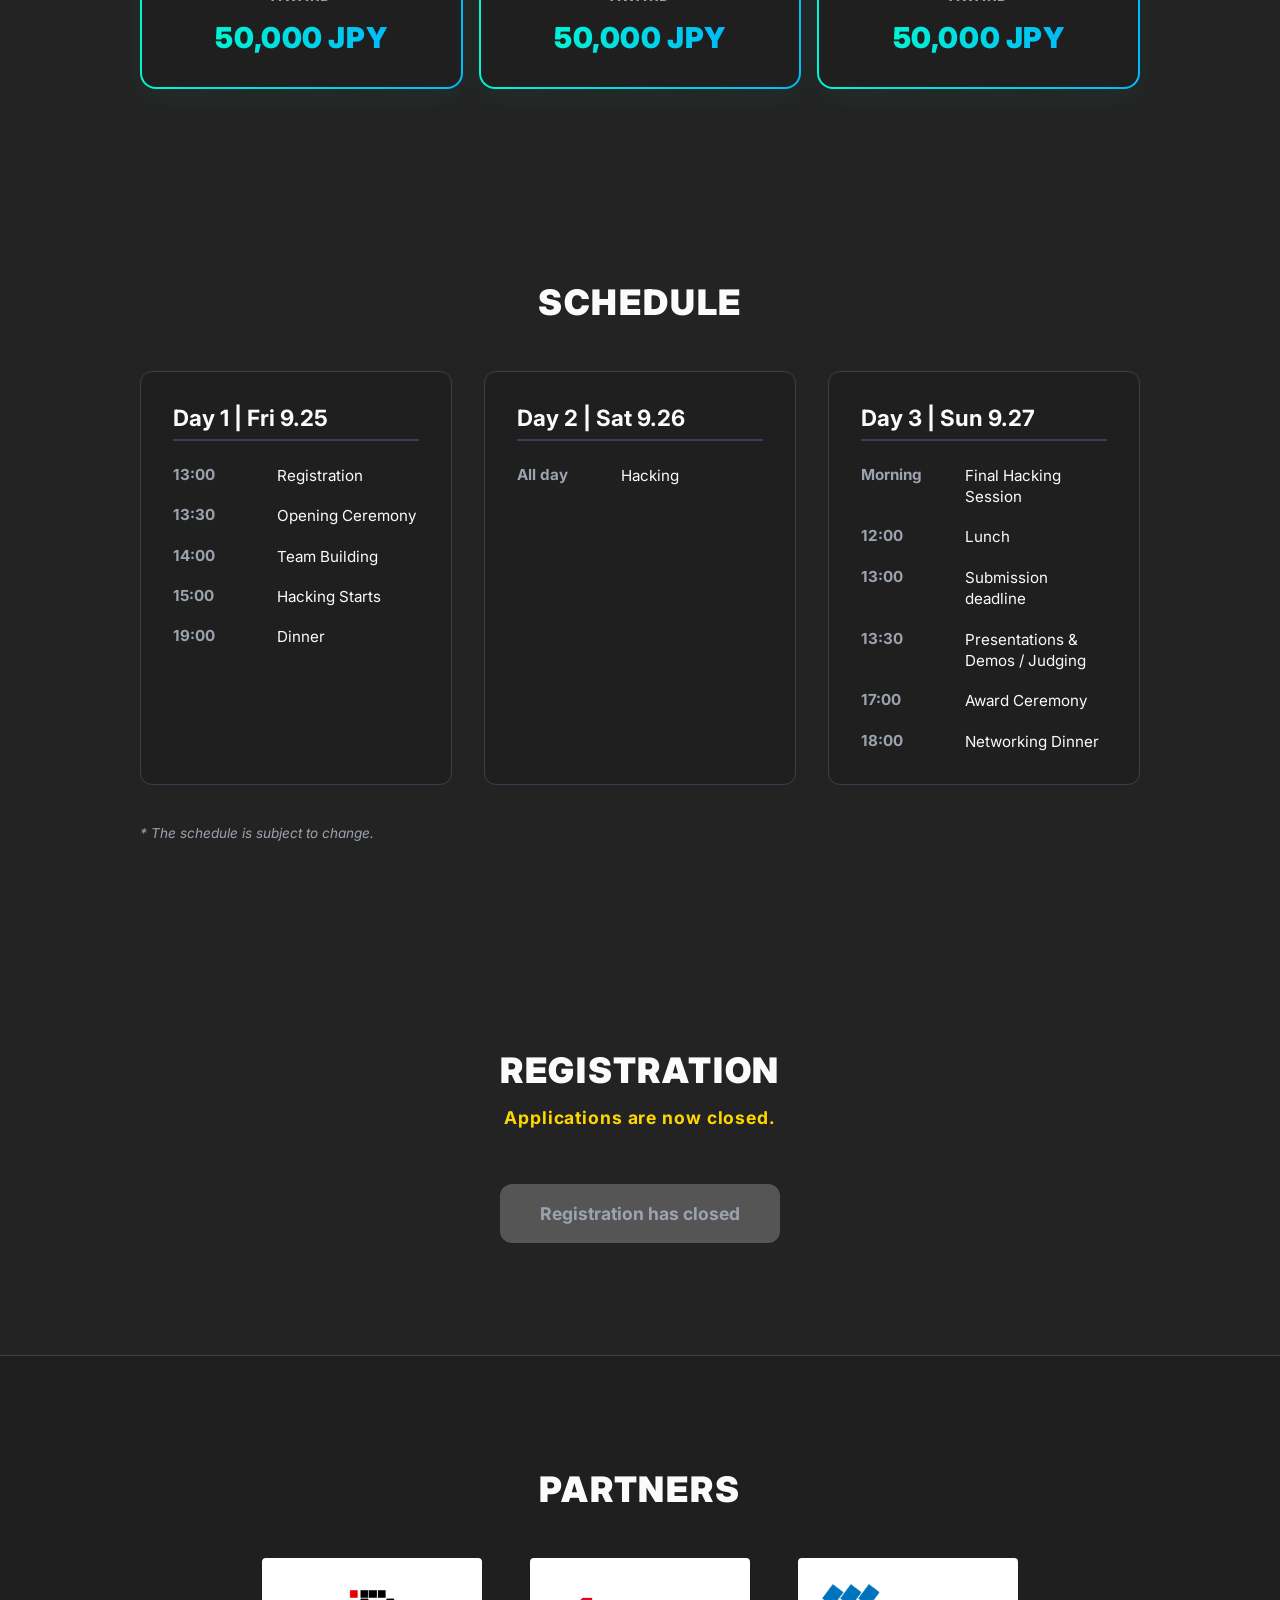
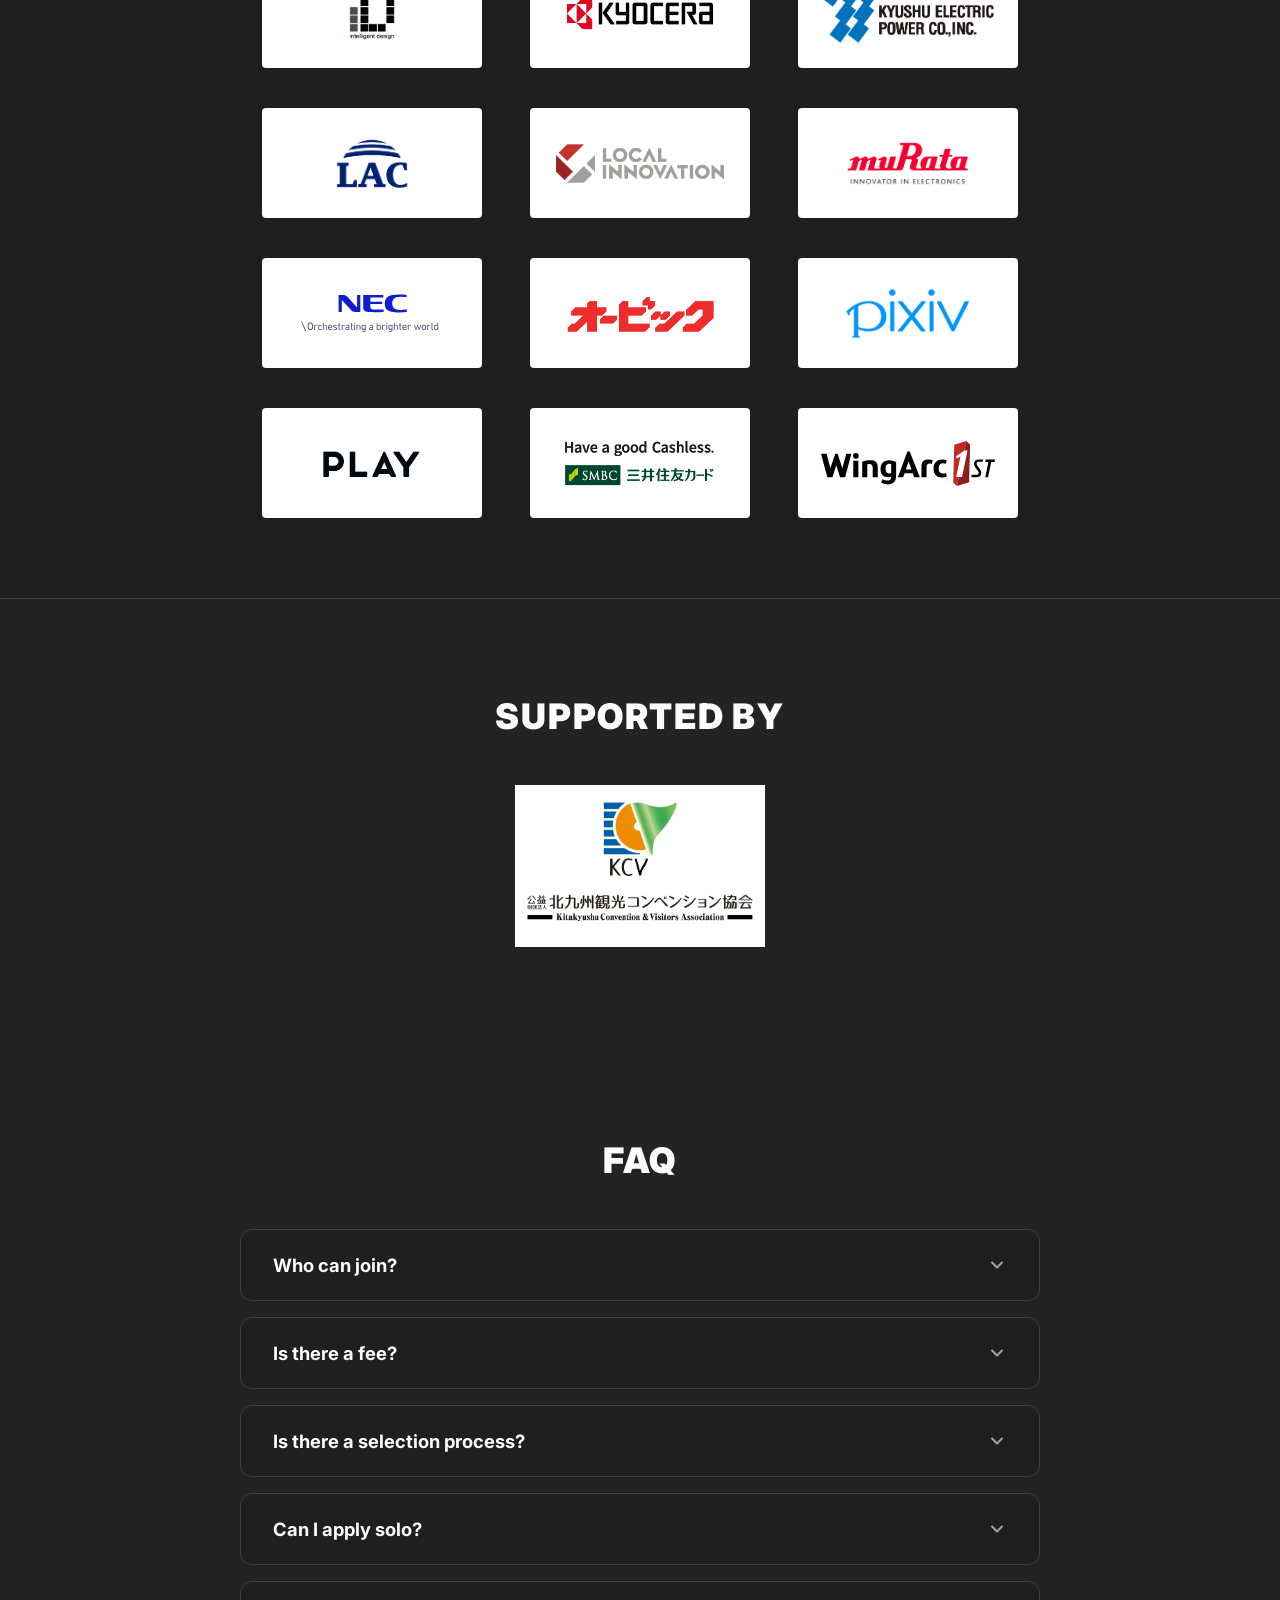
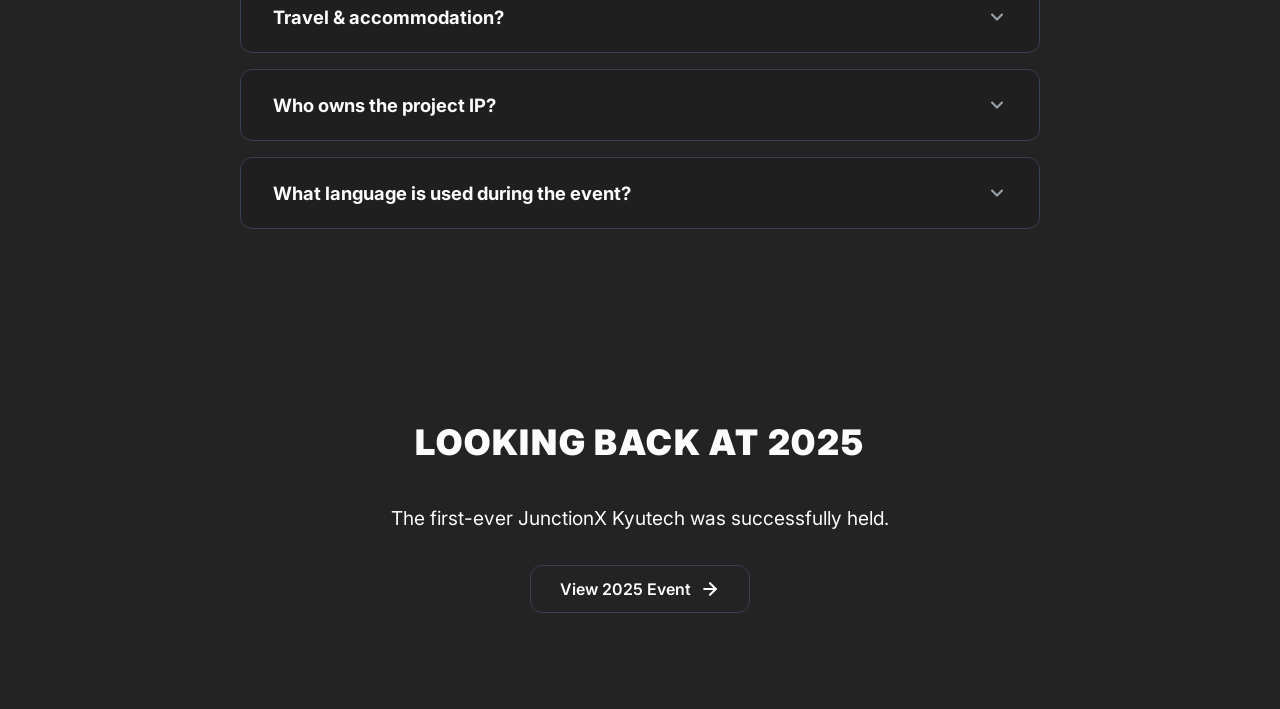
==== commit 31cfd359: "協力団体セクション追加" ====
--- a/index.html
+++ b/index.html
@@ -12,7 +12,7 @@
     />
     <!-- Load shared fonts / favicon -->
     <link rel="stylesheet" href="css/common.css" />
-    <link rel="stylesheet" href="style.css?v=12" />
+    <link rel="stylesheet" href="style.css?v=13" />
     <script src="script/load-head.js" defer></script>
     <script src="script/partners.js?v=2" defer></script>
     <script src="script/partners-slider.js" defer></script>
@@ -224,6 +224,16 @@
         </div>
       </section>
 
+      <section class="supported-by" aria-labelledby="supported-by-heading">
+        <h2 id="supported-by-heading">Supported by</h2>
+        <div class="supported-by-logos">
+          <img
+            src="images/supporters/kcv.png"
+            alt="Kitakyushu Convention & Visitors Association"
+          />
+        </div>
+      </section>
+
       <section class="faq" id="faq">
         <h2>FAQ</h2>
         <div class="faq-container">
--- a/style.css
+++ b/style.css
@@ -455,6 +455,57 @@
 		width: 160px;
 		height: 80px;
 		padding: 0.5rem 1rem;
+	}
+}
+
+/* ==========================================
+   Supported By Section
+   ========================================== */
+
+.supported-by {
+	width: 90%;
+	max-width: 800px;
+	padding: 6rem 0;
+	display: flex;
+	flex-direction: column;
+	align-items: center;
+	gap: 3rem;
+
+	h2 {
+		font-size: 2.2rem;
+		font-weight: 900;
+		letter-spacing: 0.05em;
+		color: var(--color-text);
+		text-transform: uppercase;
+	}
+}
+
+.supported-by-logos {
+	display: flex;
+	justify-content: center;
+	align-items: center;
+	width: 100%;
+}
+
+.supported-by-logos img {
+	width: 250px;
+	max-width: 100%;
+	height: auto;
+	display: block;
+}
+
+@media (max-width: 768px) {
+	.supported-by {
+		padding: 4rem 0;
+		gap: 2rem;
+
+		h2 {
+			font-size: 1.6rem;
+		}
+	}
+
+	.supported-by-logos img {
+		width: 210px;
 	}
 }
 
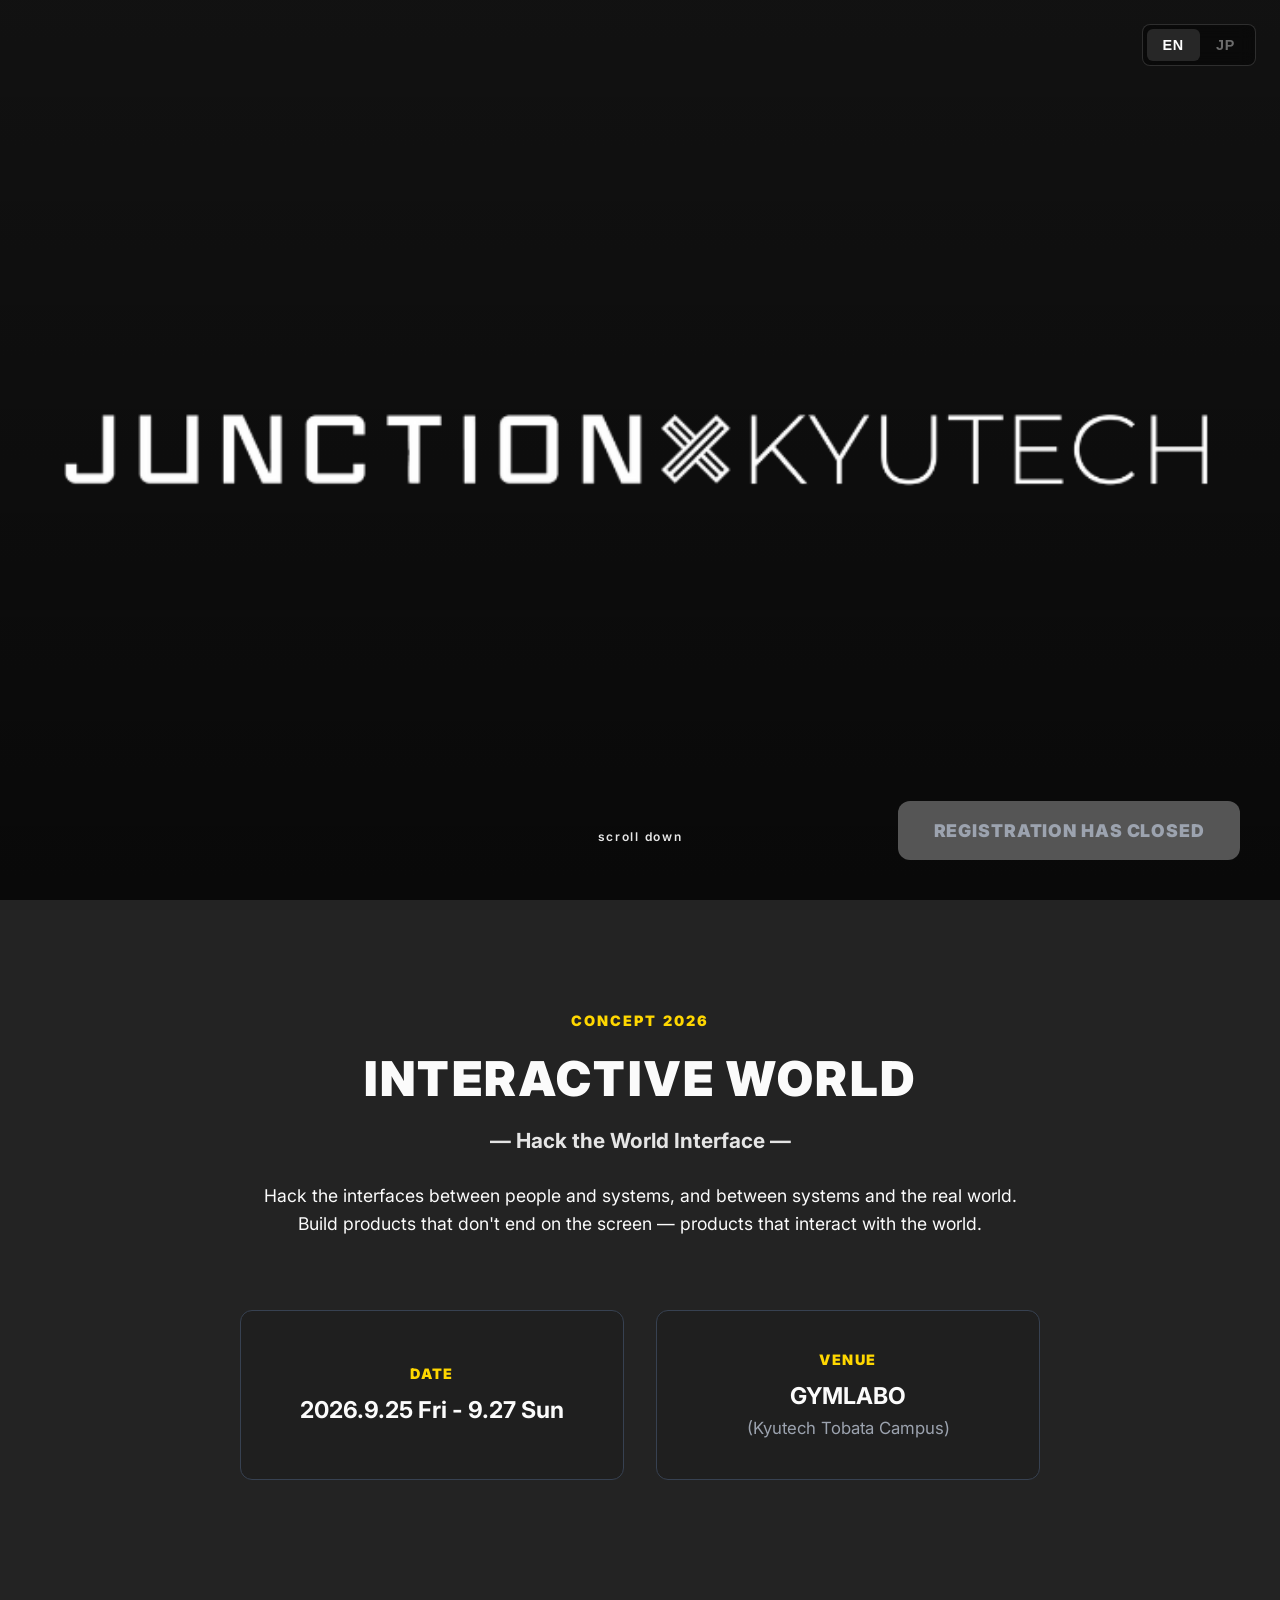
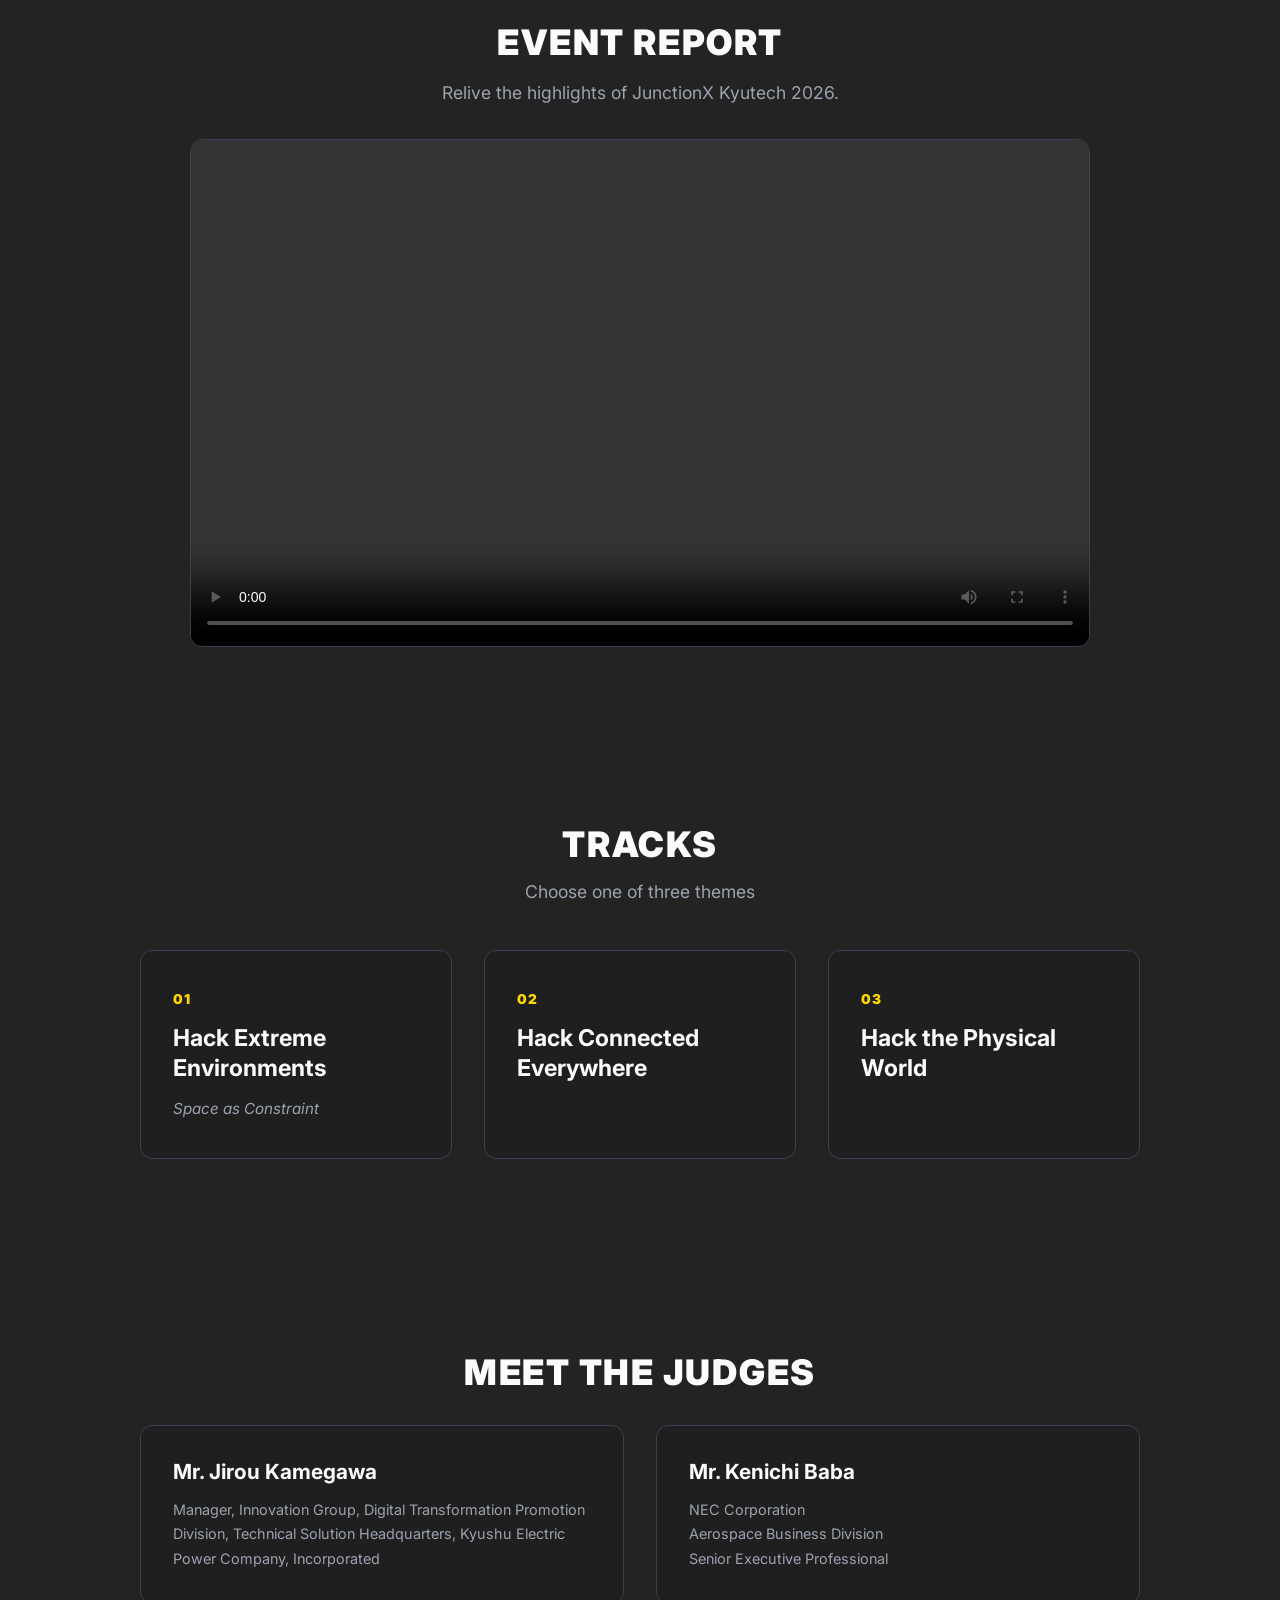
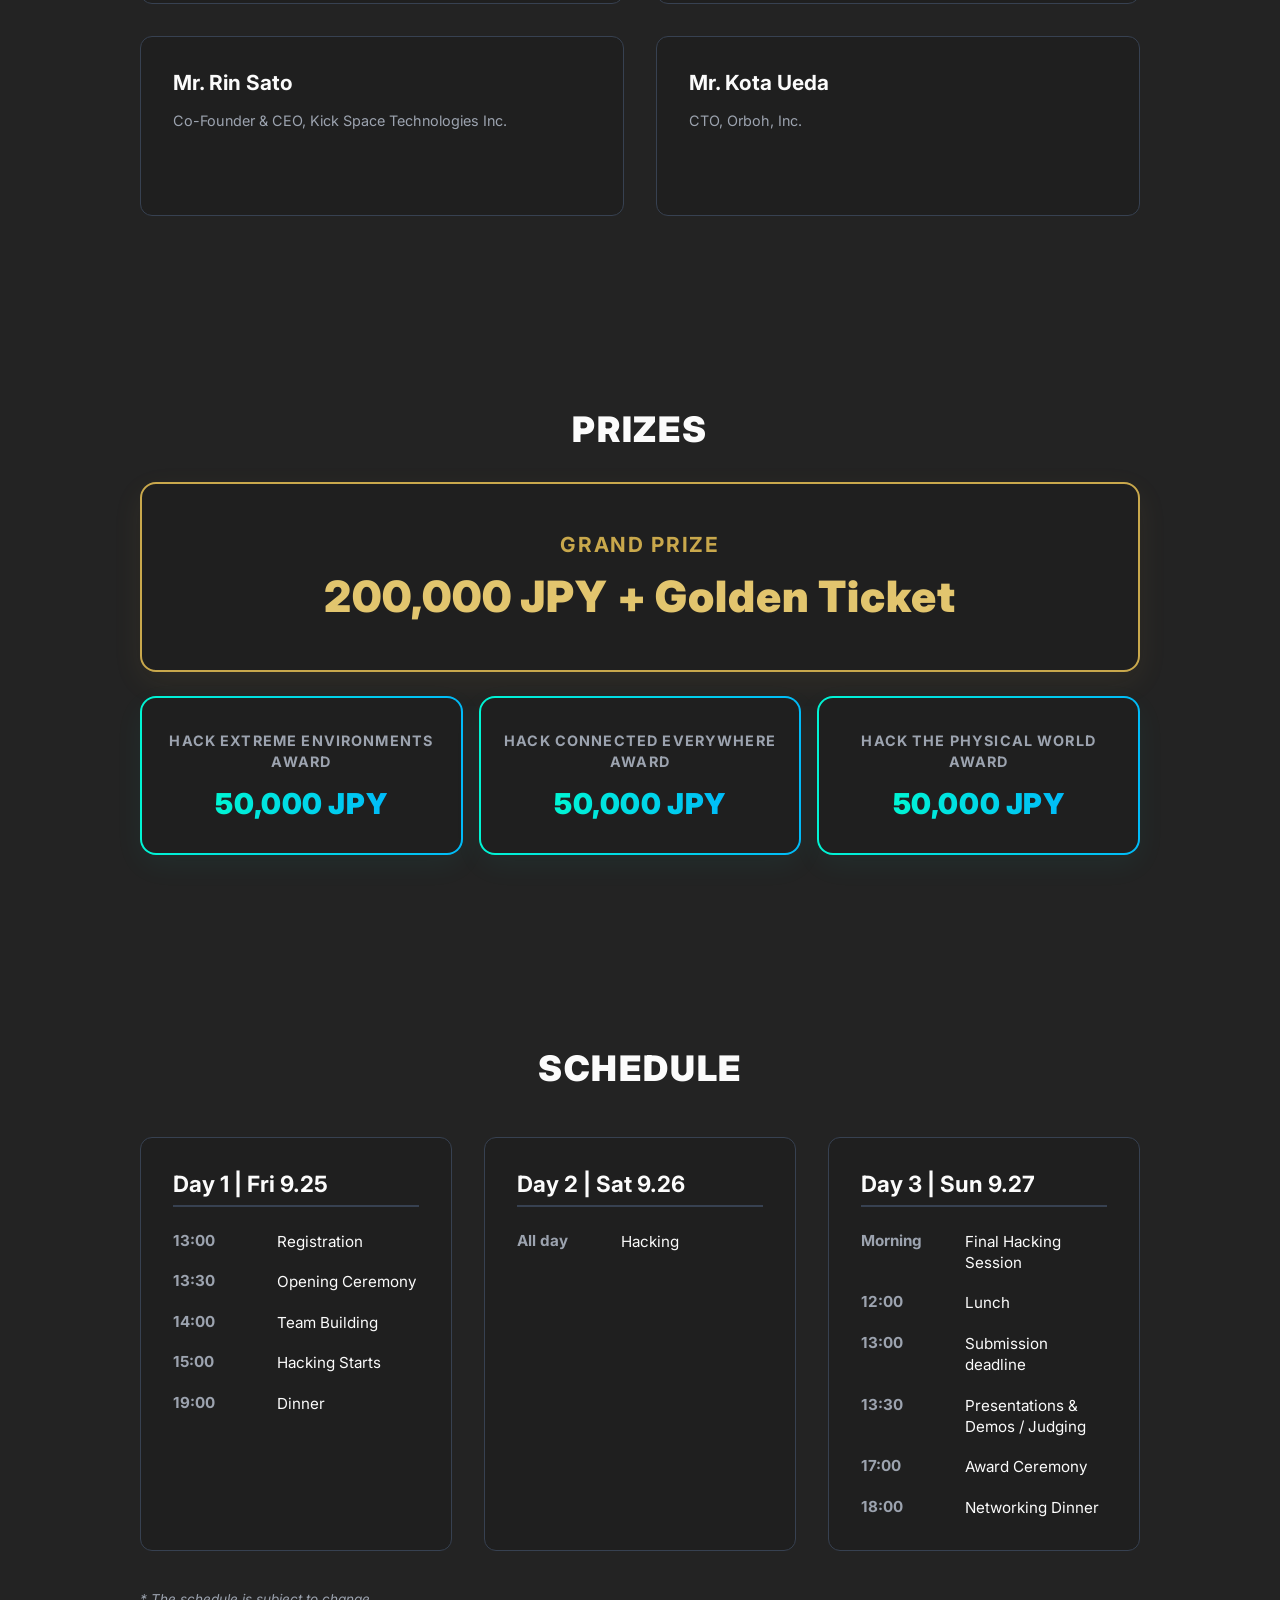
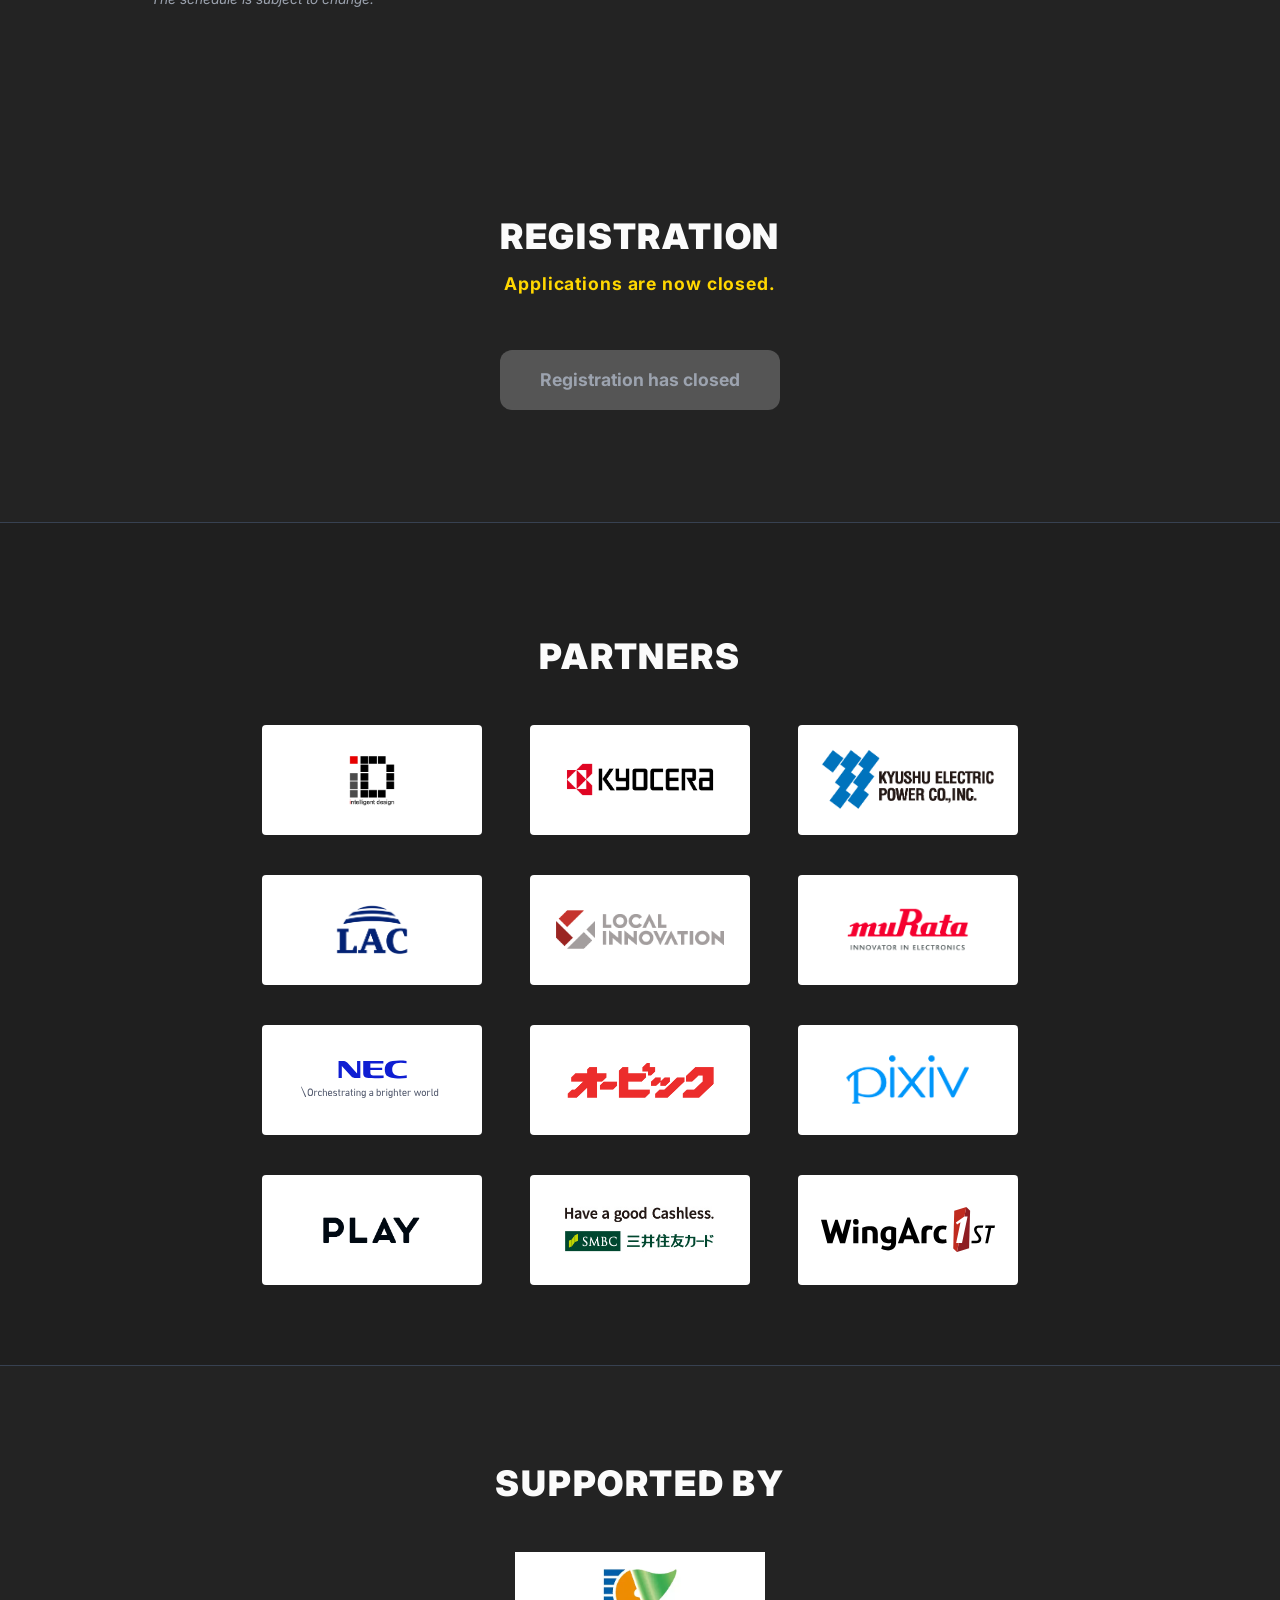
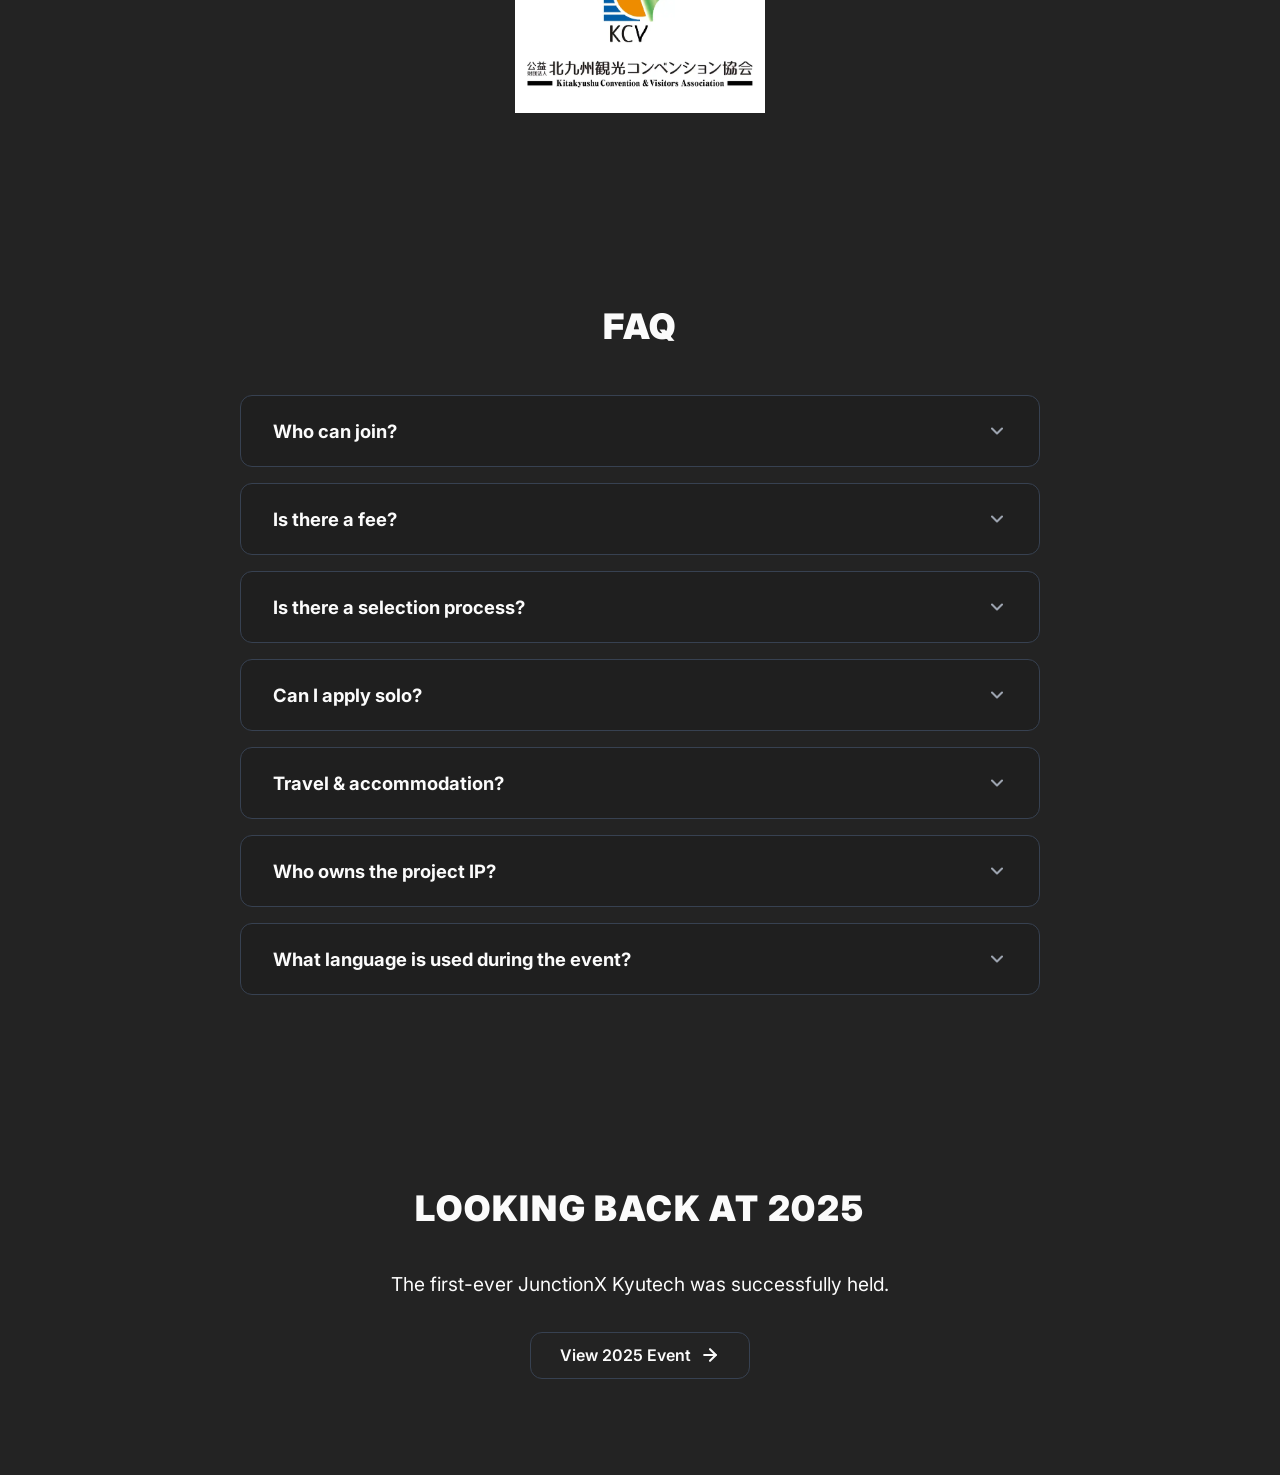
==== commit de228858: "2026年レポート動画追加" ====
--- a/index.html
+++ b/index.html
@@ -12,13 +12,14 @@
     />
     <!-- Load shared fonts / favicon -->
     <link rel="stylesheet" href="css/common.css" />
-    <link rel="stylesheet" href="style.css?v=13" />
+    <link rel="stylesheet" href="style.css?v=16" />
     <script src="script/load-head.js" defer></script>
     <script src="script/partners.js?v=2" defer></script>
     <script src="script/partners-slider.js" defer></script>
     <script src="script/faq.js" defer></script>
     <script src="script/judges.js?v=8" defer></script>
     <script src="script/i18n.js" defer></script>
+    <script src="script/event-report.js?v=3" defer></script>
   </head>
   <body>
     <!-- 言語切り替えボタン -->
@@ -82,6 +83,22 @@
         </div>
       </section>
 
+      <section class="event-report" aria-labelledby="event-report-heading">
+        <h2 id="event-report-heading">Event Report</h2>
+        <p class="event-report-description" data-en="Relive the highlights of JunctionX Kyutech 2026." data-ja="JunctionX Kyutech 2026の様子を動画でご覧ください。">Relive the highlights of JunctionX Kyutech 2026.</p>
+        <div class="event-report-player">
+          <video controls playsinline preload="metadata" aria-labelledby="event-report-heading">
+            <source src="videos/report2026.mp4" type="video/mp4" />
+            <p data-en="Your browser does not support video playback." data-ja="お使いのブラウザは動画の再生に対応していません。">Your browser does not support video playback.</p>
+          </video>
+          <button type="button" class="event-report-play" aria-label="Play video / 動画を再生" hidden>
+            <svg width="32" height="32" viewBox="0 0 24 24" fill="currentColor" aria-hidden="true">
+              <path d="M8 5v14l11-7z" />
+            </svg>
+          </button>
+        </div>
+      </section>
+
       <section class="tracks">
         <h2>Tracks</h2>
         <p class="tracks-subtitle" data-en="Choose one of three themes" data-ja="3つのトラックから挑戦したいテーマを選び、プロダクトを開発します。">Choose one of three themes</p>
--- a/style.css
+++ b/style.css
@@ -270,6 +270,89 @@
 		.venue-sub {
 			font-size: 0.95rem;
 		}
+	}
+}
+
+.event-report {
+	width: 90%;
+	max-width: 900px;
+	padding: 3rem 0 5rem;
+	text-align: center;
+}
+
+.event-report h2 {
+	margin: 0.8rem 0 1rem;
+	font-size: clamp(1.8rem, 5vw, 2.2rem);
+	font-weight: 900;
+	letter-spacing: 0.05em;
+	text-transform: uppercase;
+}
+
+.event-report-description {
+	color: var(--color-muted);
+	font-size: 1.1rem;
+	line-height: 1.6;
+	margin-bottom: 2rem;
+}
+
+.event-report-player {
+	position: relative;
+	overflow: hidden;
+	border: 1px solid var(--color-border);
+	border-radius: 12px;
+	background: #000;
+}
+
+.event-report-player video {
+	display: block;
+	width: 100%;
+	aspect-ratio: 16 / 9;
+	object-fit: contain;
+}
+
+.event-report-player video:focus {
+	outline: none;
+}
+
+.event-report-play {
+	position: absolute;
+	top: 50%;
+	left: 50%;
+	transform: translate(-50%, -50%);
+	display: grid;
+	place-items: center;
+	width: clamp(56px, 10vw, 80px);
+	height: clamp(56px, 10vw, 80px);
+	border: 1px solid rgba(255, 255, 255, 0.5);
+	border-radius: 50%;
+	background: rgba(0, 0, 0, 0.35);
+	color: #fff;
+	cursor: pointer;
+	opacity: 0;
+	pointer-events: none;
+	transition: opacity 0.2s ease;
+}
+
+.event-report-play[hidden] {
+	display: none;
+}
+
+.event-report-player:hover .event-report-play {
+	opacity: 0.5;
+	pointer-events: auto;
+}
+
+.event-report-play:focus-visible {
+	opacity: 0.7;
+	pointer-events: auto;
+	outline: 2px solid var(--color-text);
+	outline-offset: 4px;
+}
+
+@media (hover: none) {
+	.event-report-play {
+		opacity: 0.5;
+		pointer-events: auto;
 	}
 }
 
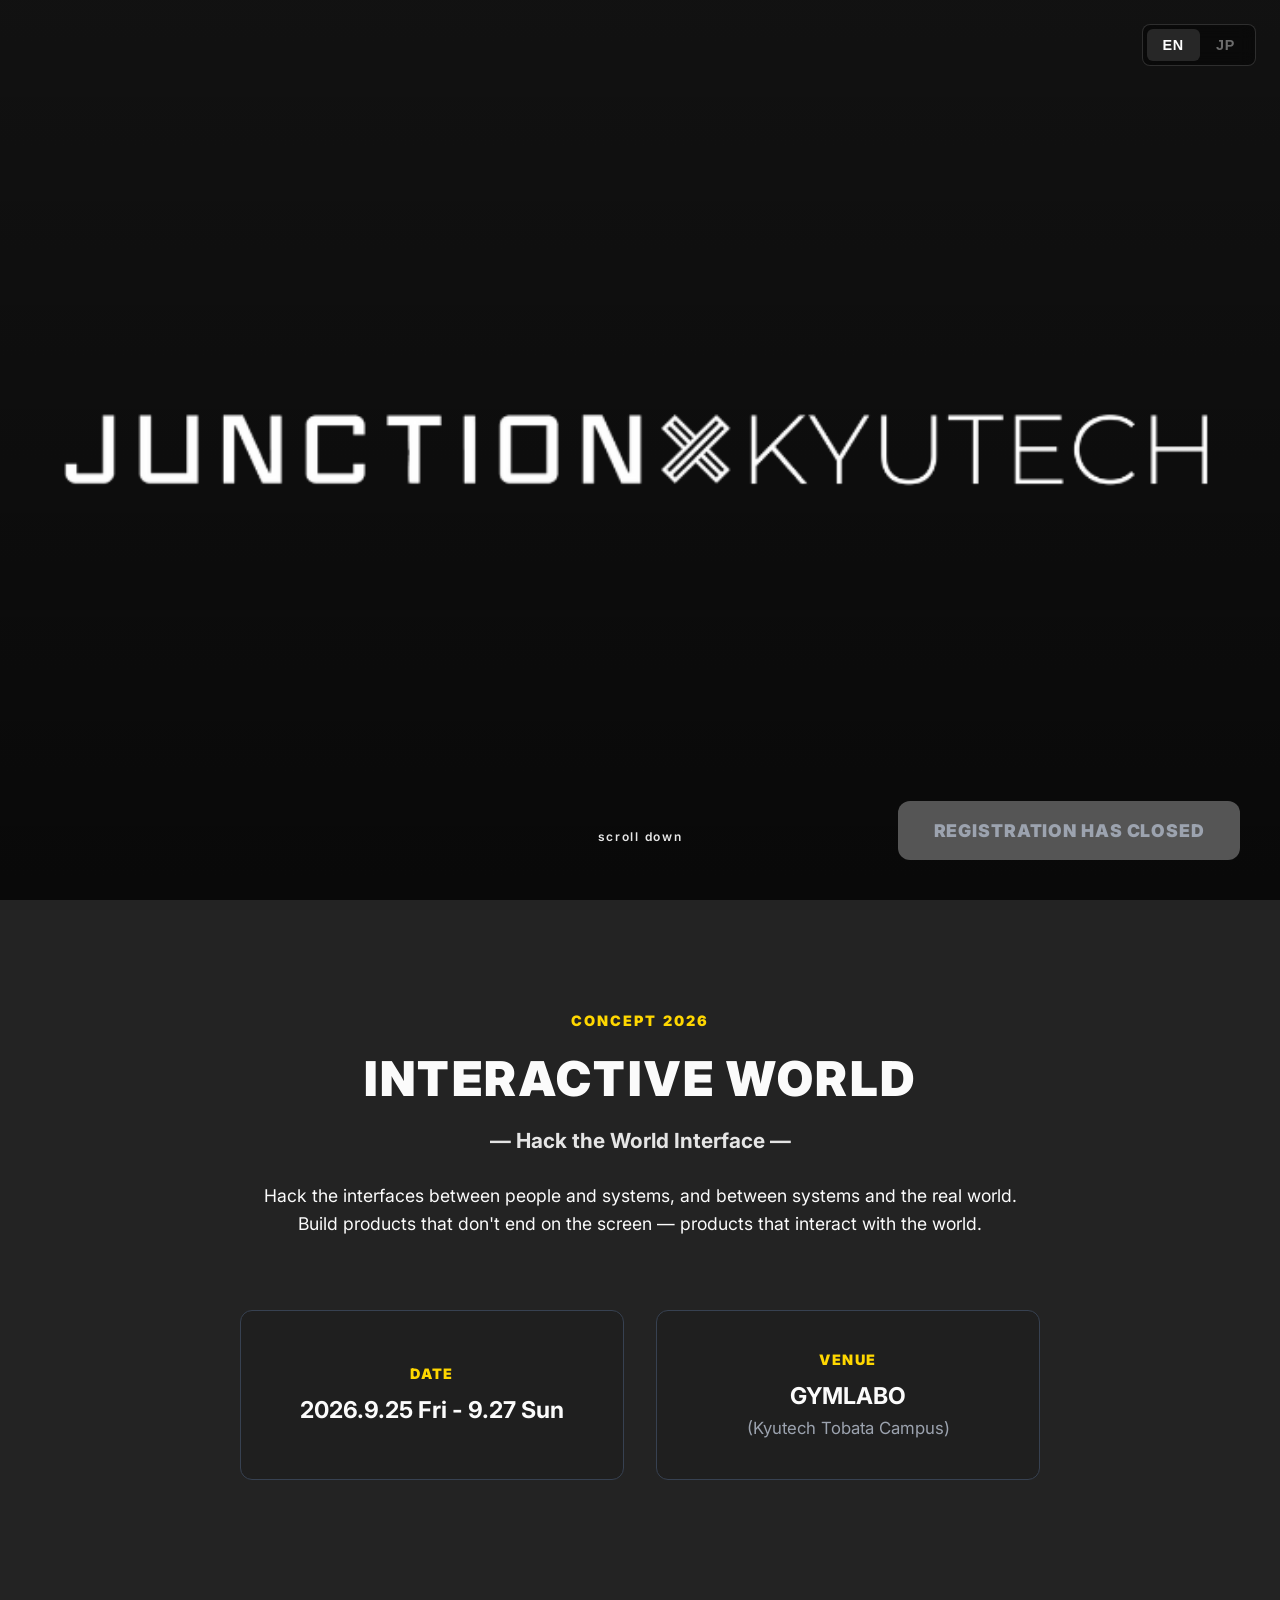
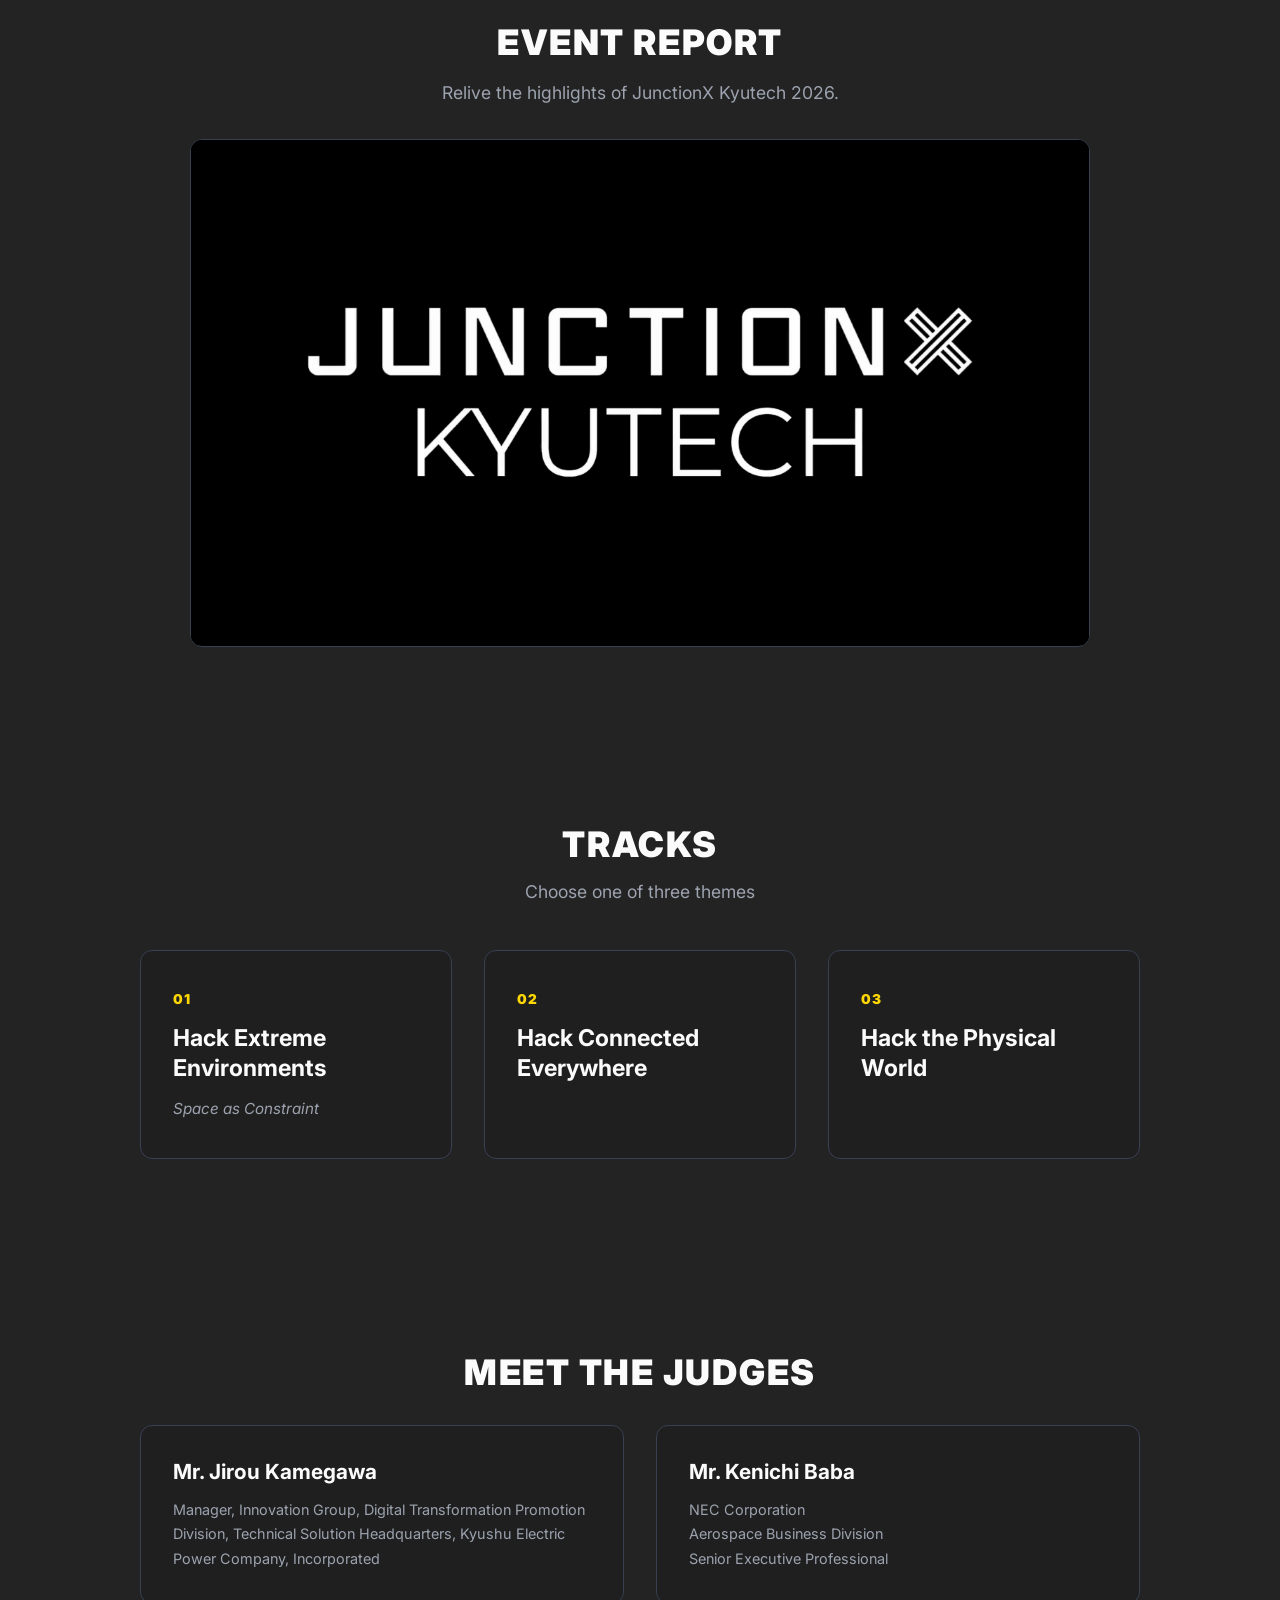
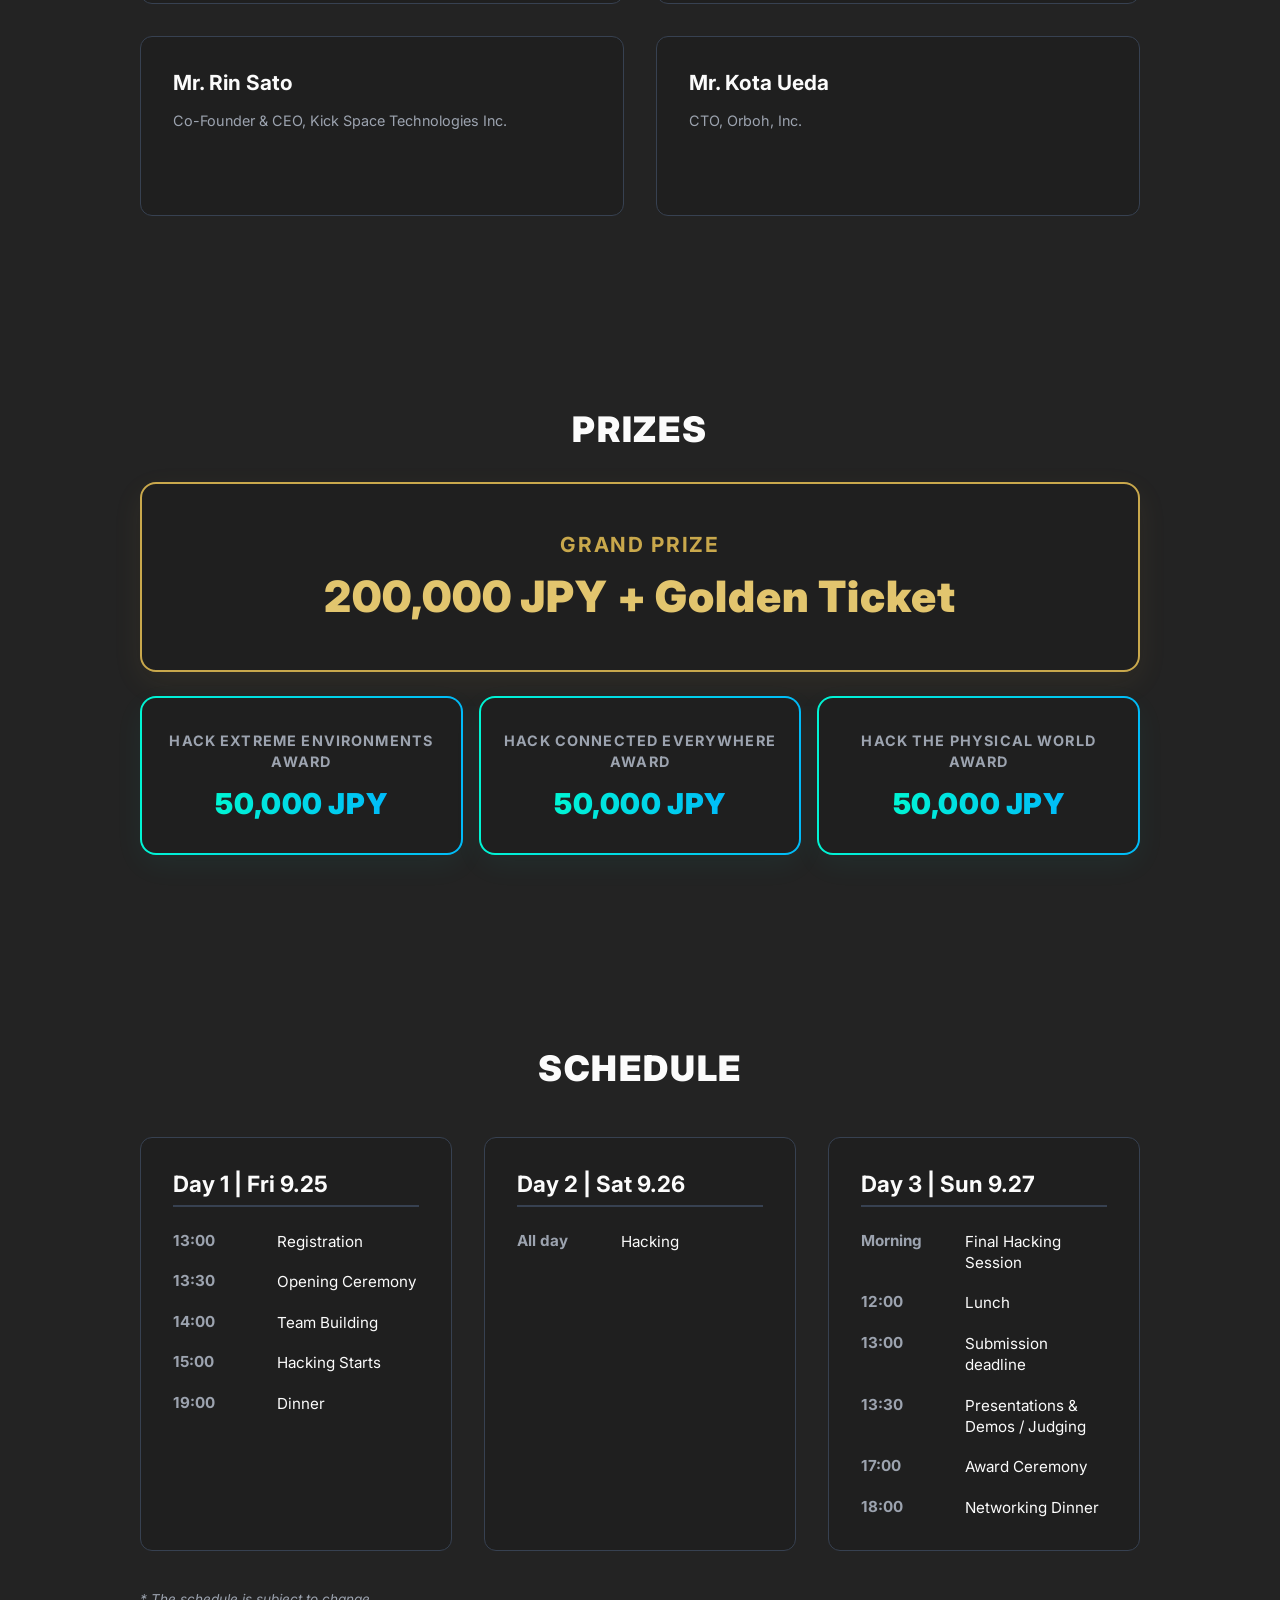
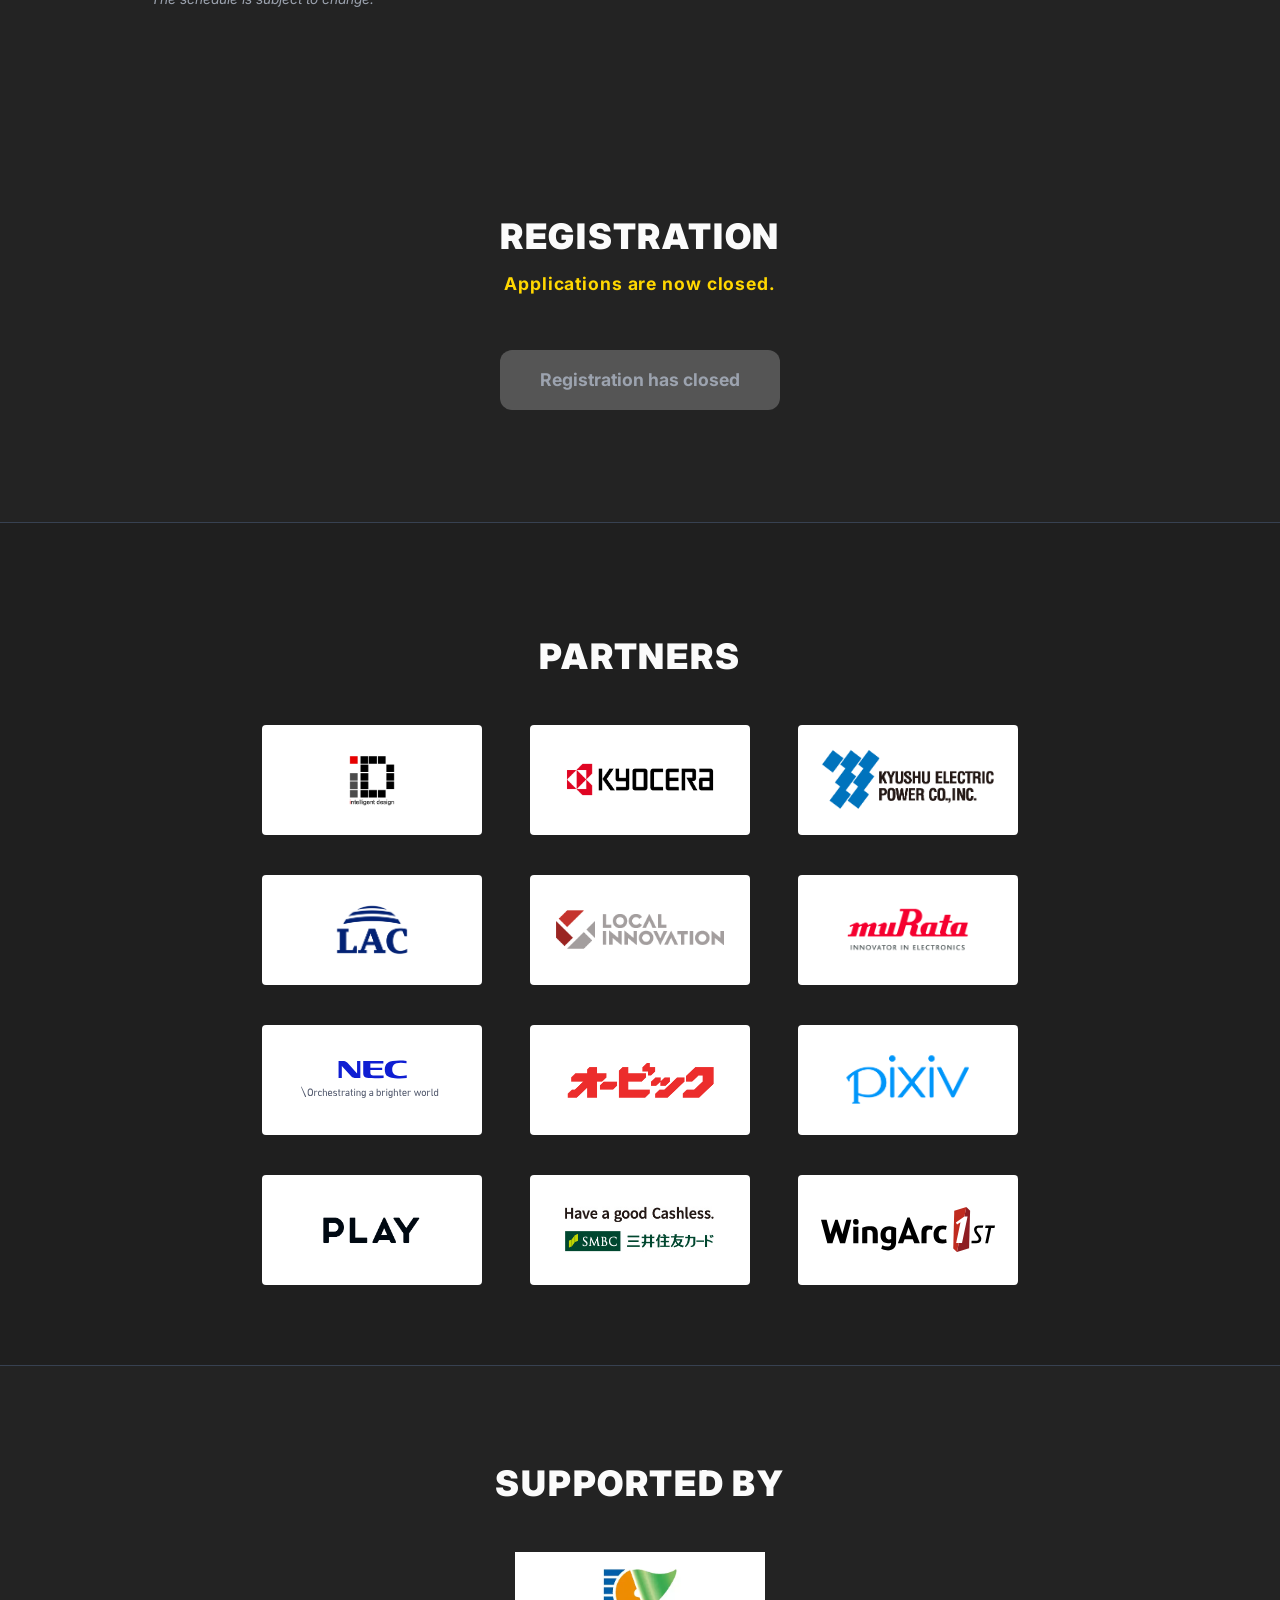
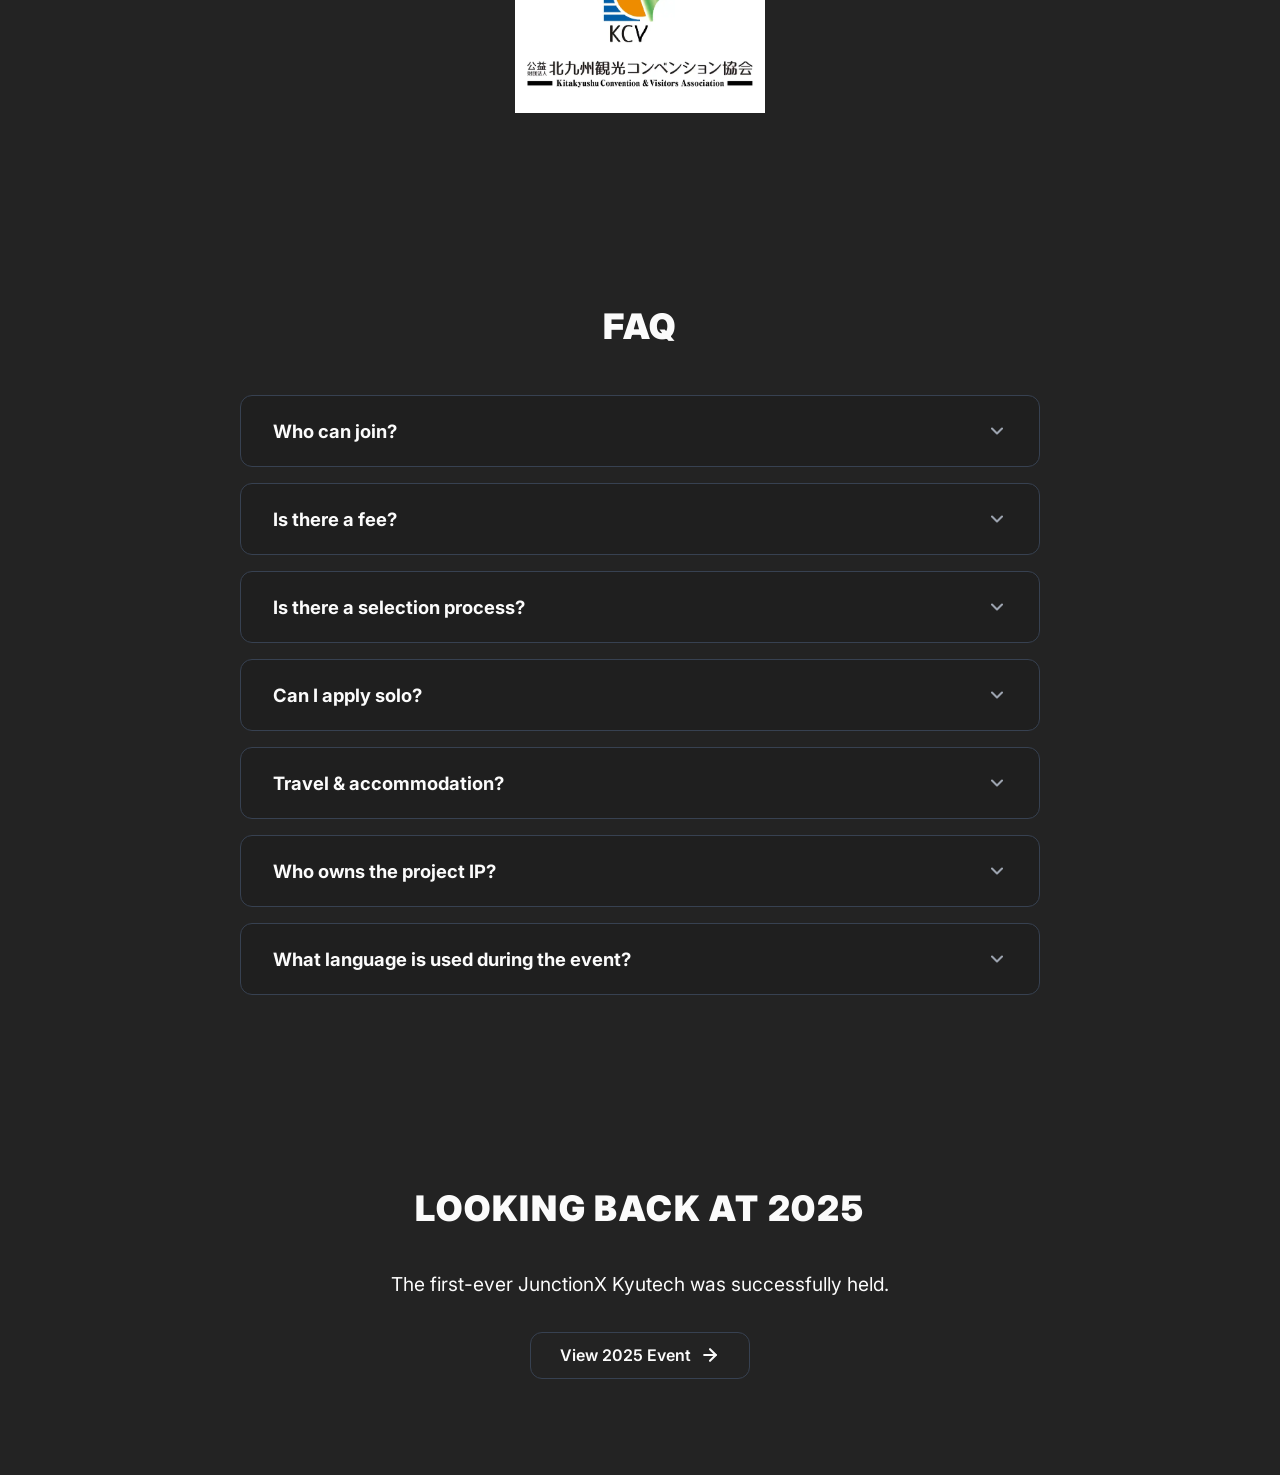
==== commit 2f16f4a4: "レポート動画のサムネイルと字幕追加" ====
--- a/index.html
+++ b/index.html
@@ -87,8 +87,10 @@
         <h2 id="event-report-heading">Event Report</h2>
         <p class="event-report-description" data-en="Relive the highlights of JunctionX Kyutech 2026." data-ja="JunctionX Kyutech 2026の様子を動画でご覧ください。">Relive the highlights of JunctionX Kyutech 2026.</p>
         <div class="event-report-player">
-          <video controls playsinline preload="metadata" aria-labelledby="event-report-heading">
+          <video controls playsinline preload="metadata" poster="images/report2026-thumbnail.jpg" aria-labelledby="event-report-heading">
             <source src="videos/report2026.mp4" type="video/mp4" />
+            <track kind="captions" src="videos/report2026-en.vtt" srclang="en" label="English" />
+            <track kind="captions" src="videos/report2026-ja.vtt" srclang="ja" label="日本語" />
             <p data-en="Your browser does not support video playback." data-ja="お使いのブラウザは動画の再生に対応していません。">Your browser does not support video playback.</p>
           </video>
           <button type="button" class="event-report-play" aria-label="Play video / 動画を再生" hidden>
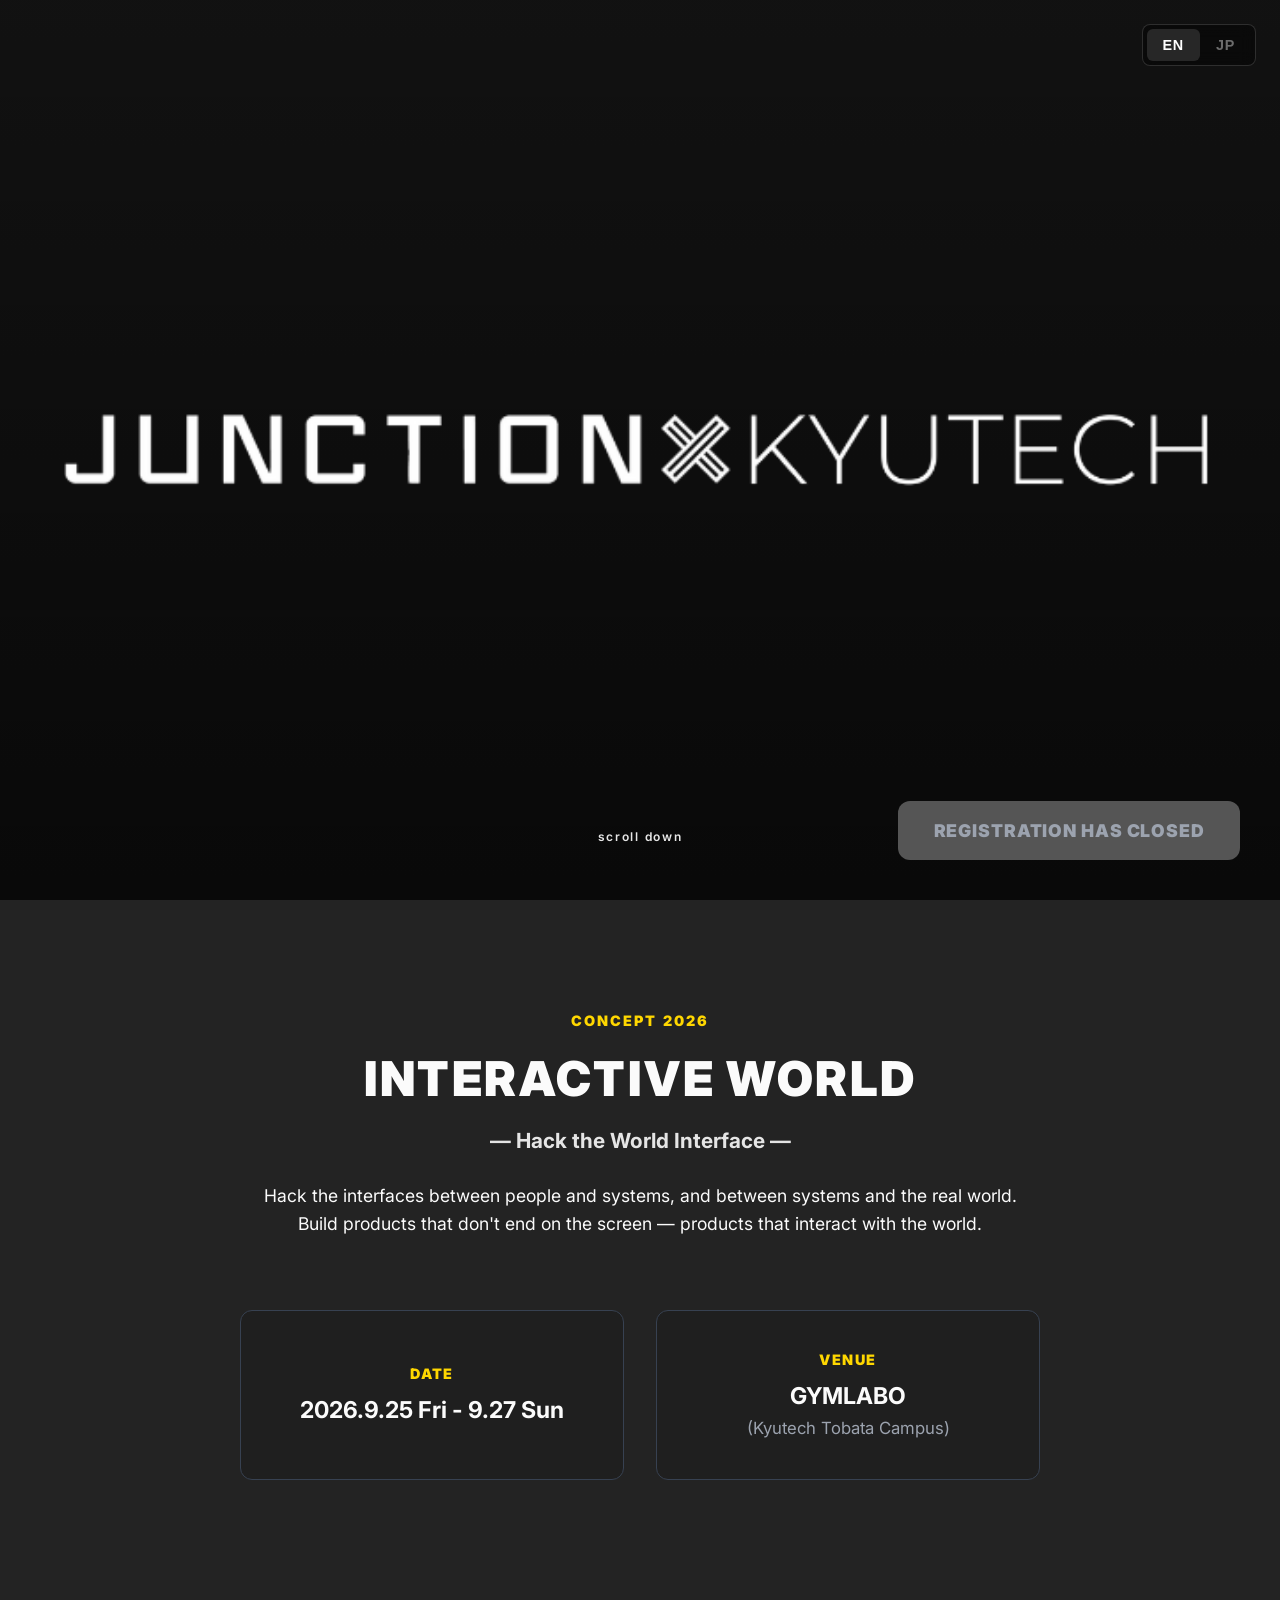
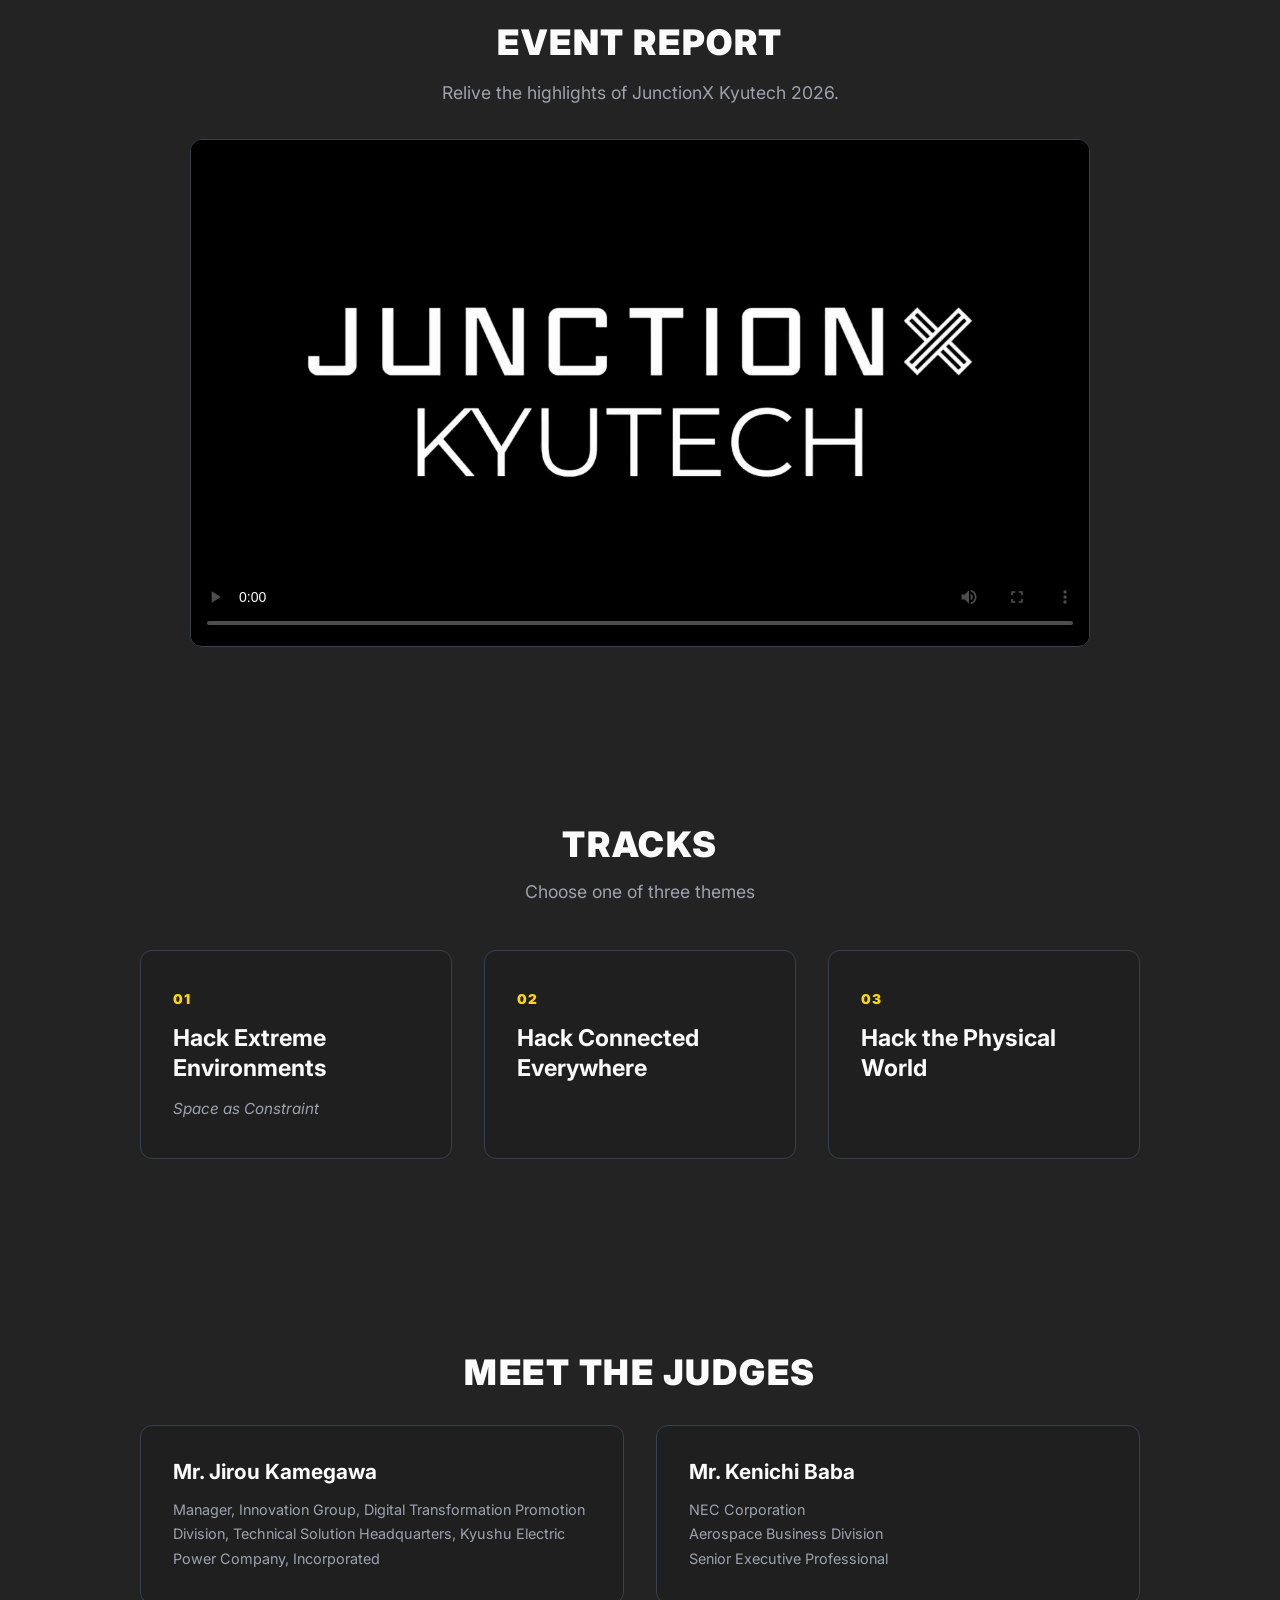
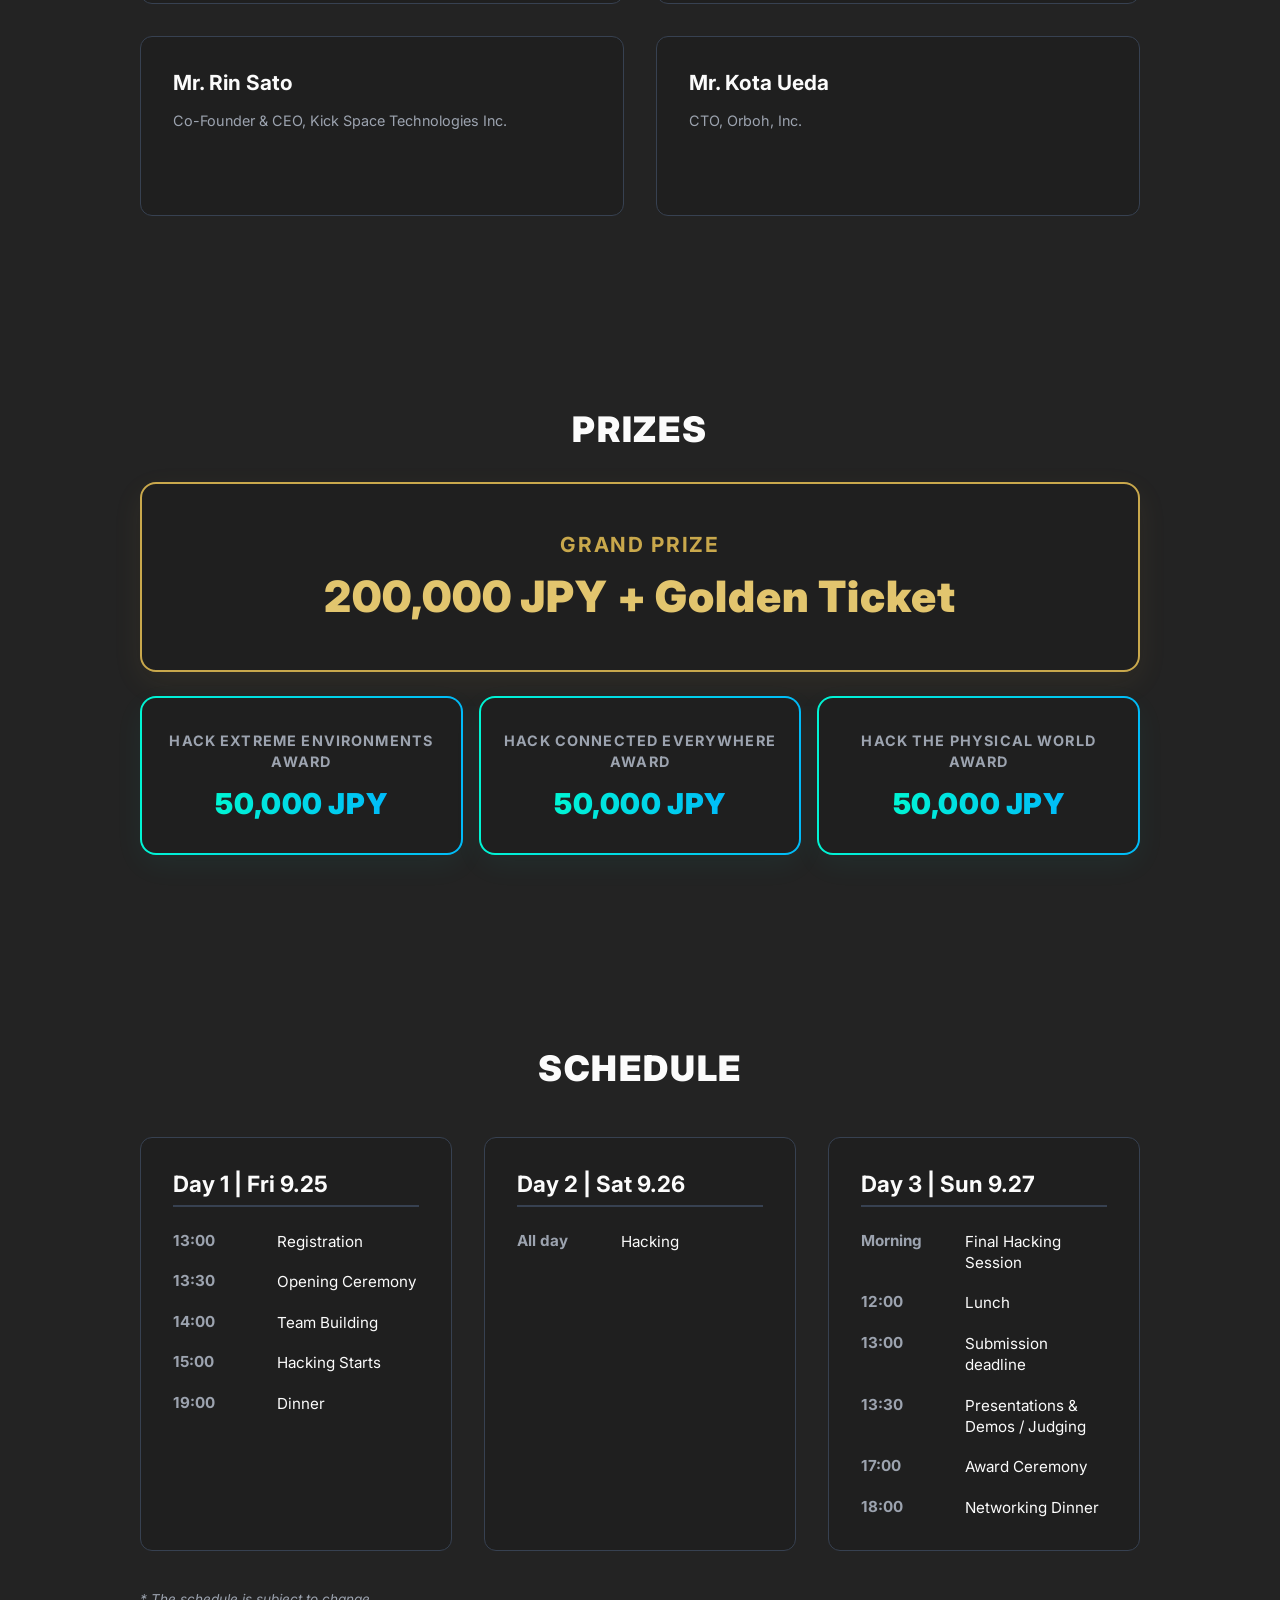
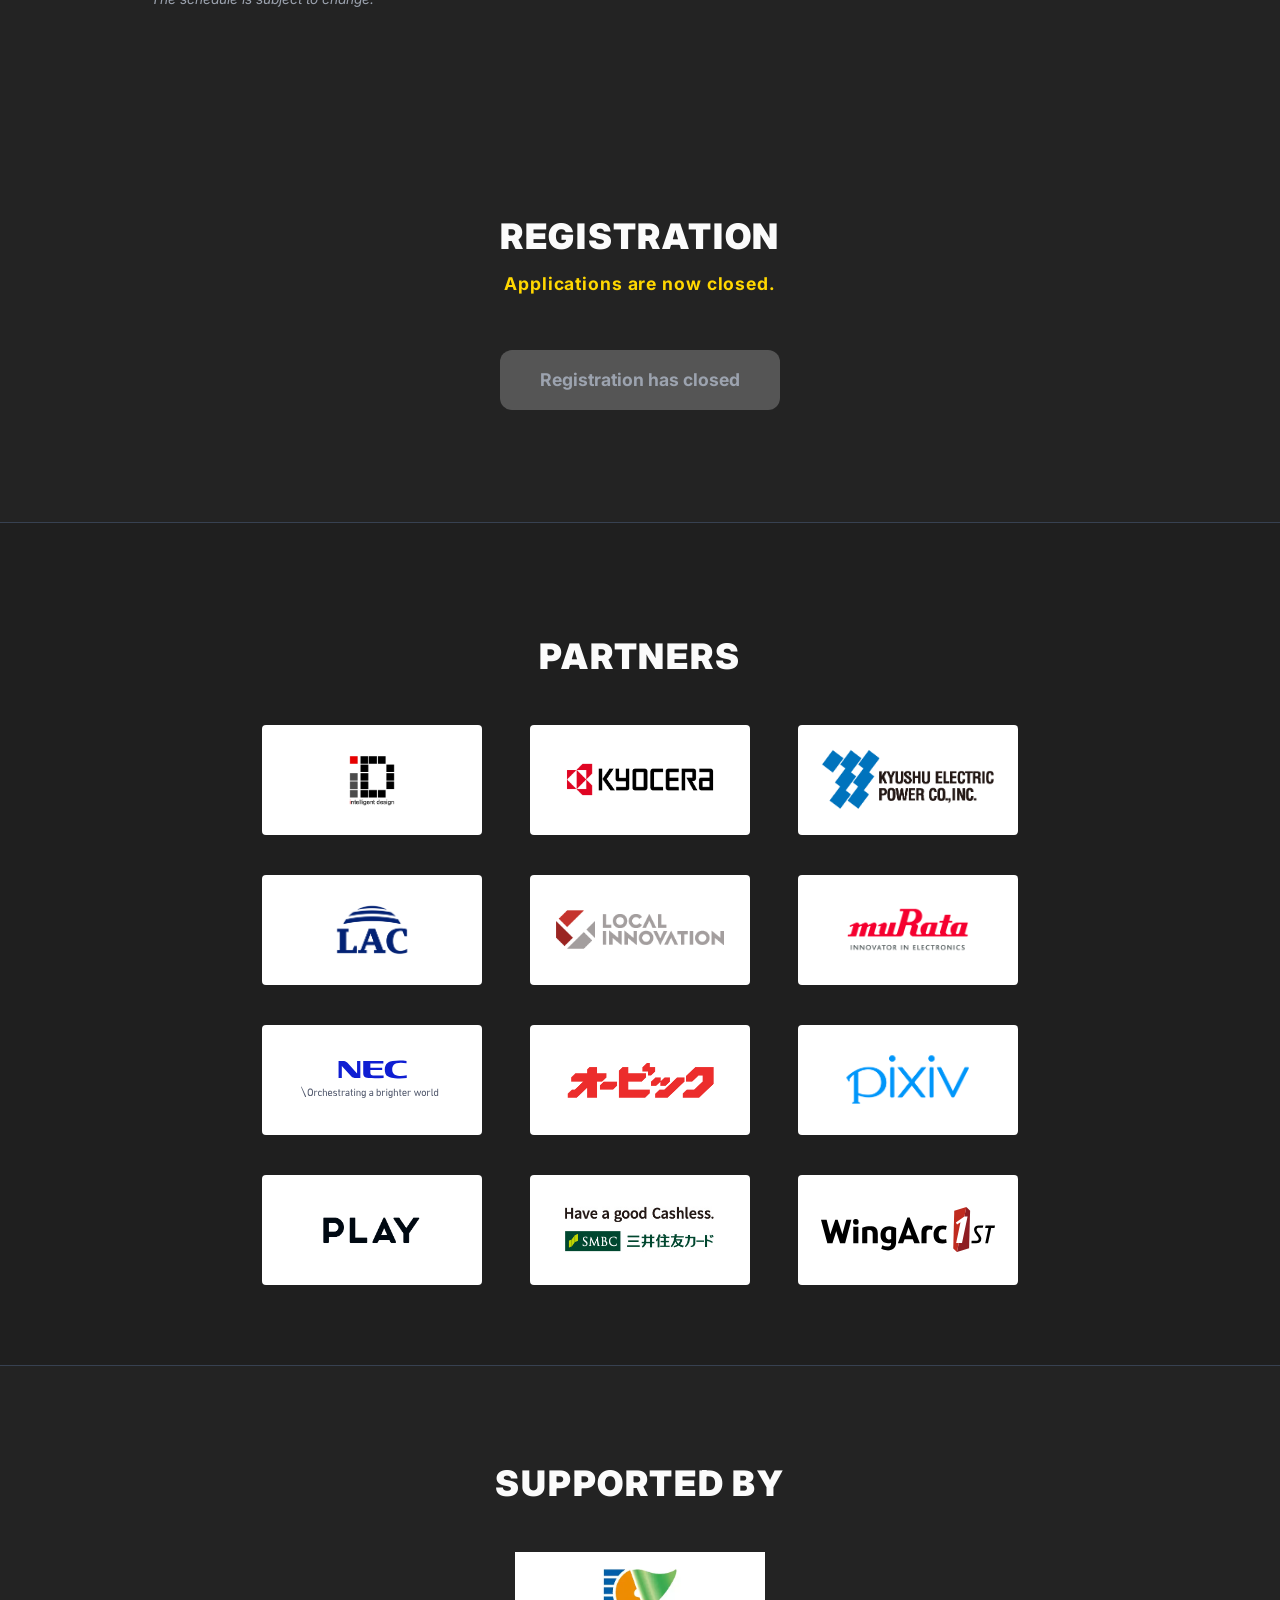
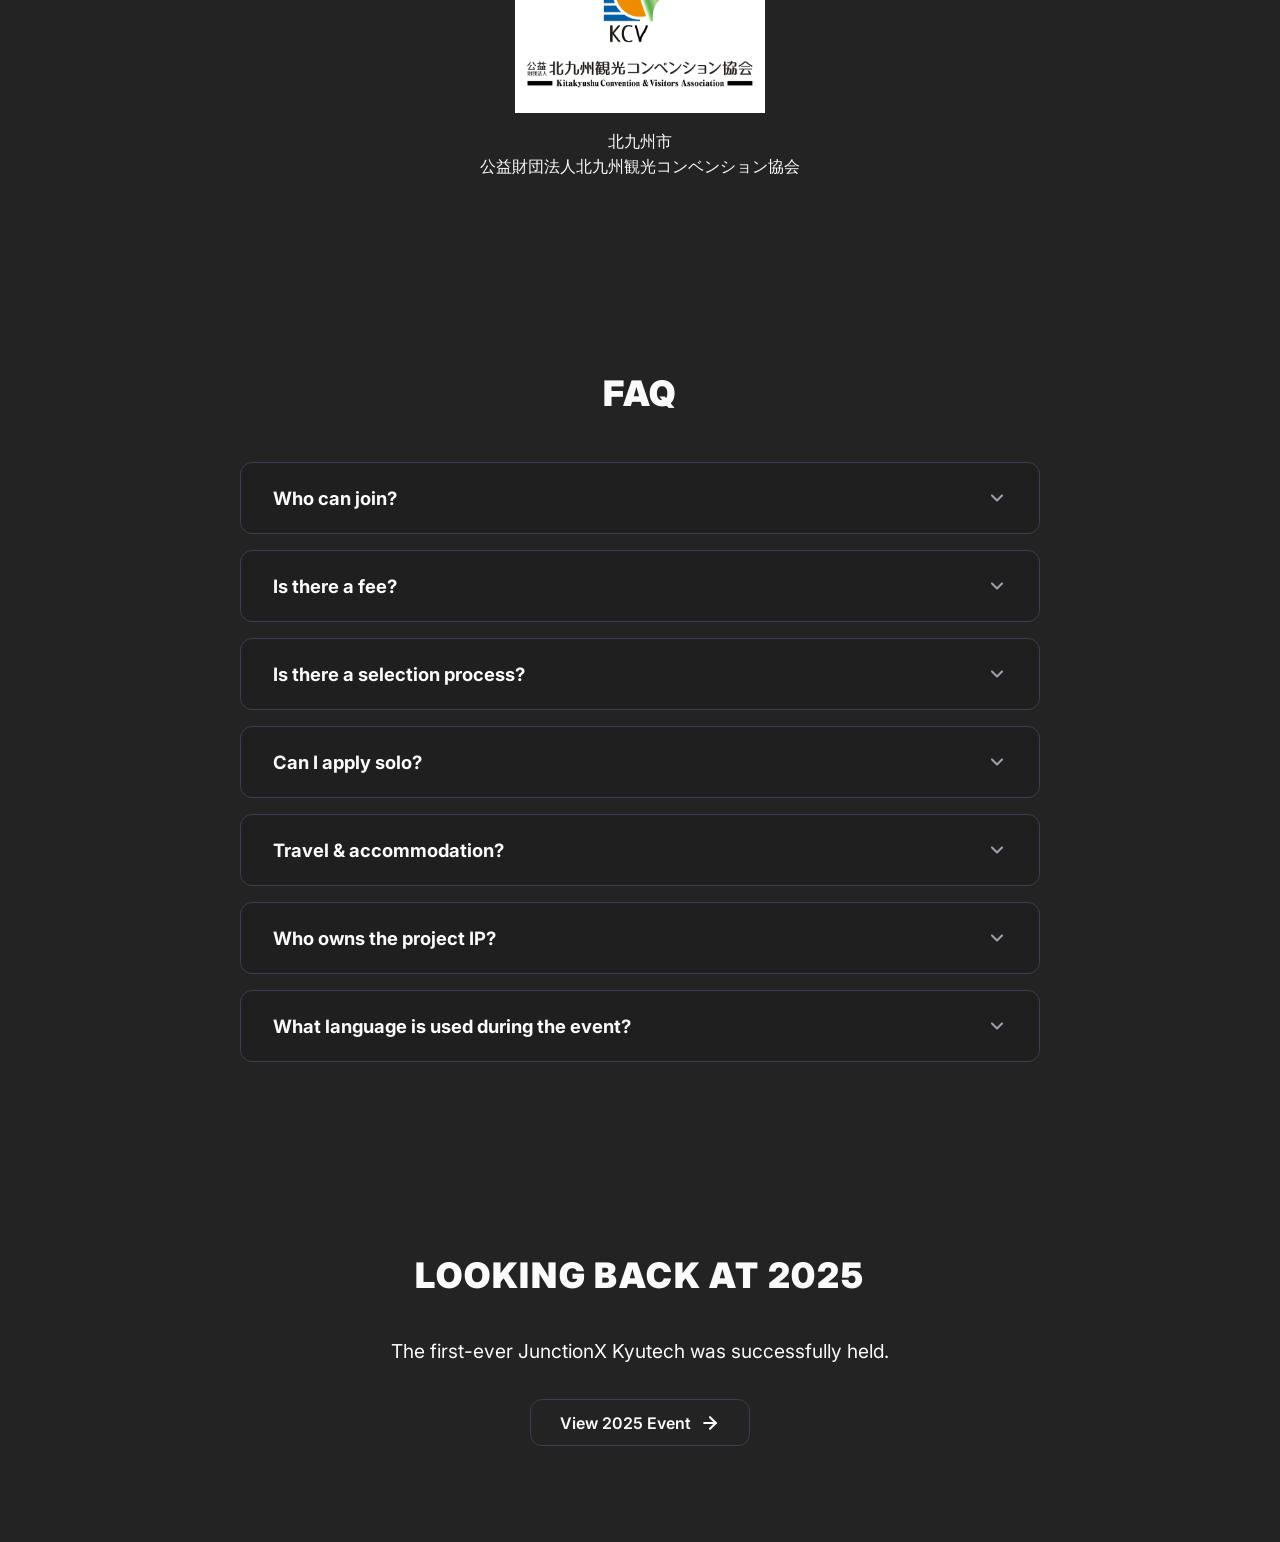
==== commit d43883a2: "協力団体名をロゴ下に追加" ====
--- a/index.html
+++ b/index.html
@@ -12,7 +12,7 @@
     />
     <!-- Load shared fonts / favicon -->
     <link rel="stylesheet" href="css/common.css" />
-    <link rel="stylesheet" href="style.css?v=16" />
+    <link rel="stylesheet" href="style.css?v=17" />
     <script src="script/load-head.js" defer></script>
     <script src="script/partners.js?v=2" defer></script>
     <script src="script/partners-slider.js" defer></script>
@@ -250,6 +250,10 @@
             src="images/supporters/kcv.png"
             alt="Kitakyushu Convention & Visitors Association"
           />
+          <ul class="supported-by-names" lang="ja" role="list">
+            <li>北九州市</li>
+            <li>公益財団法人北九州観光コンベンション協会</li>
+          </ul>
         </div>
       </section>
 
--- a/style.css
+++ b/style.css
@@ -565,8 +565,9 @@
 
 .supported-by-logos {
 	display: flex;
-	justify-content: center;
-	align-items: center;
+	flex-direction: column;
+	align-items: center;
+	gap: 1rem;
 	width: 100%;
 }
 
@@ -575,6 +576,14 @@
 	max-width: 100%;
 	height: auto;
 	display: block;
+}
+
+.supported-by-names {
+	margin: 0;
+	padding: 0;
+	list-style: none;
+	text-align: center;
+	line-height: 1.6;
 }
 
 @media (max-width: 768px) {
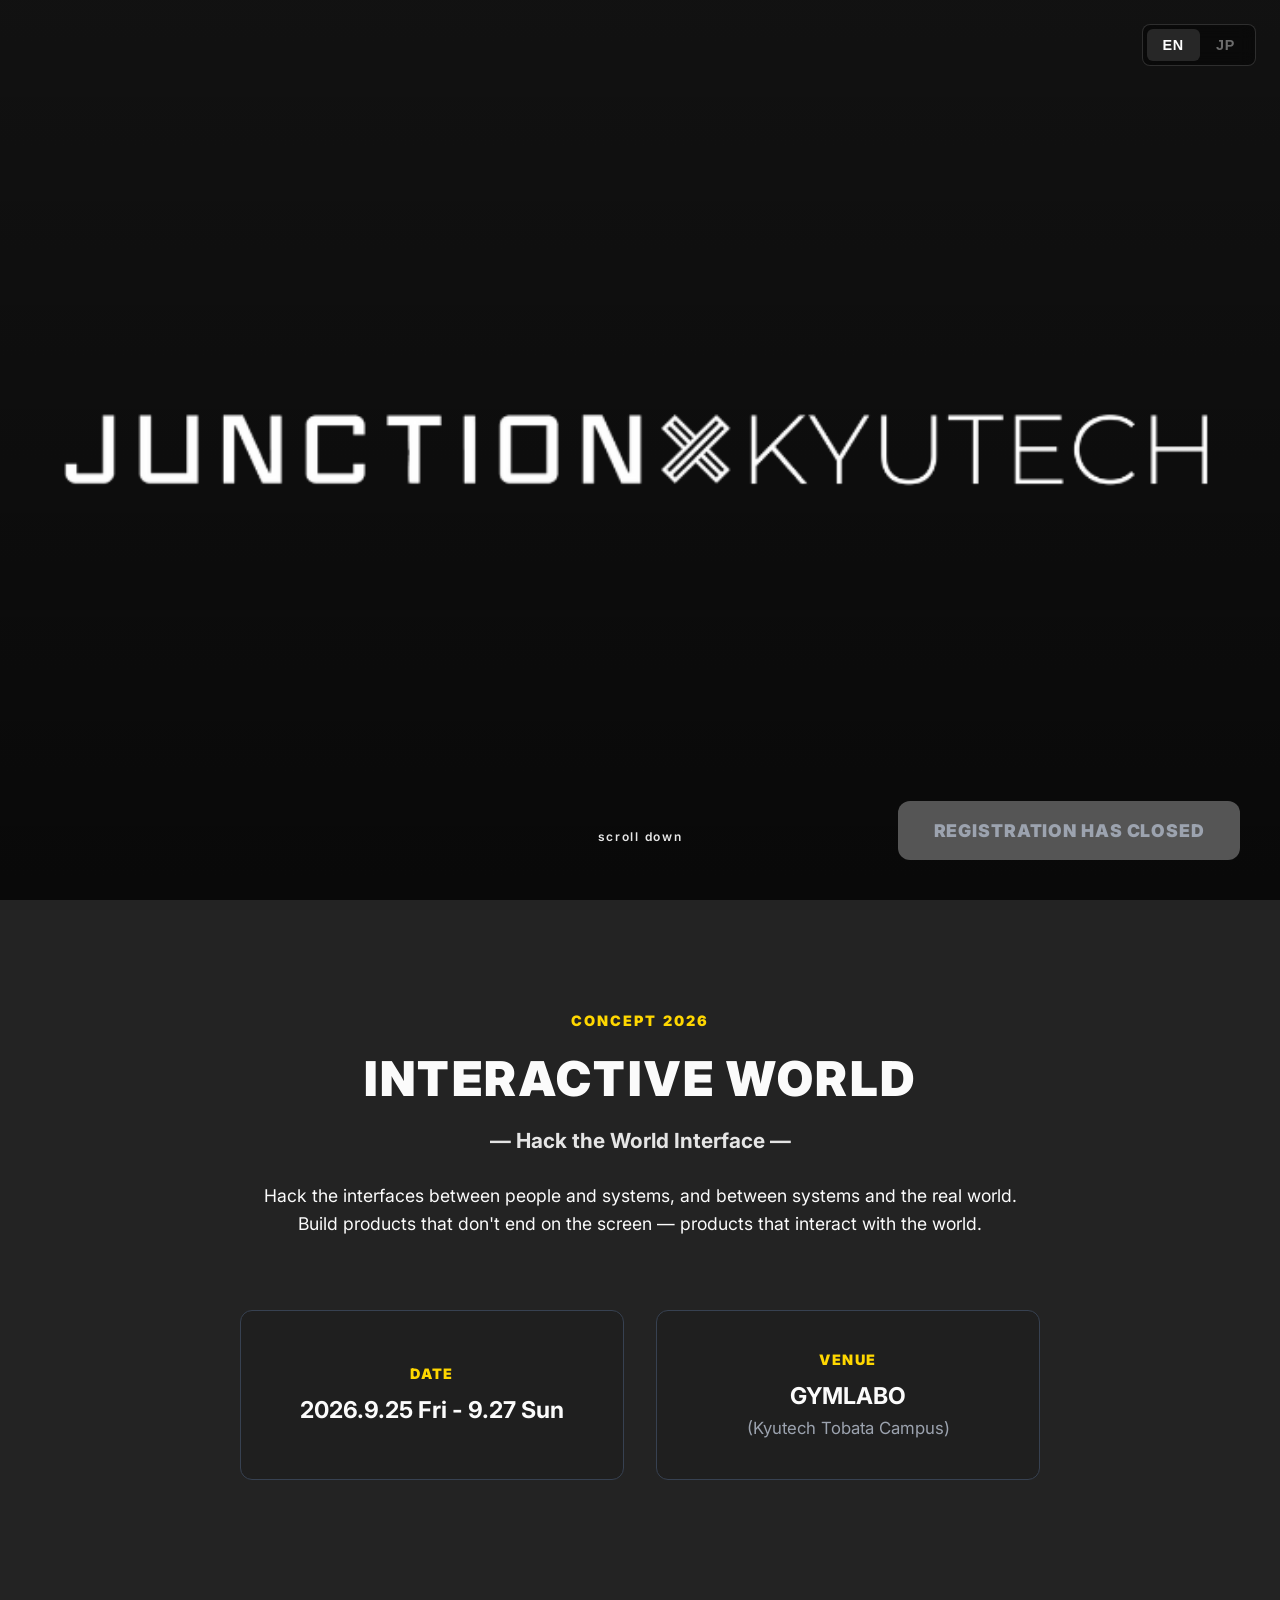
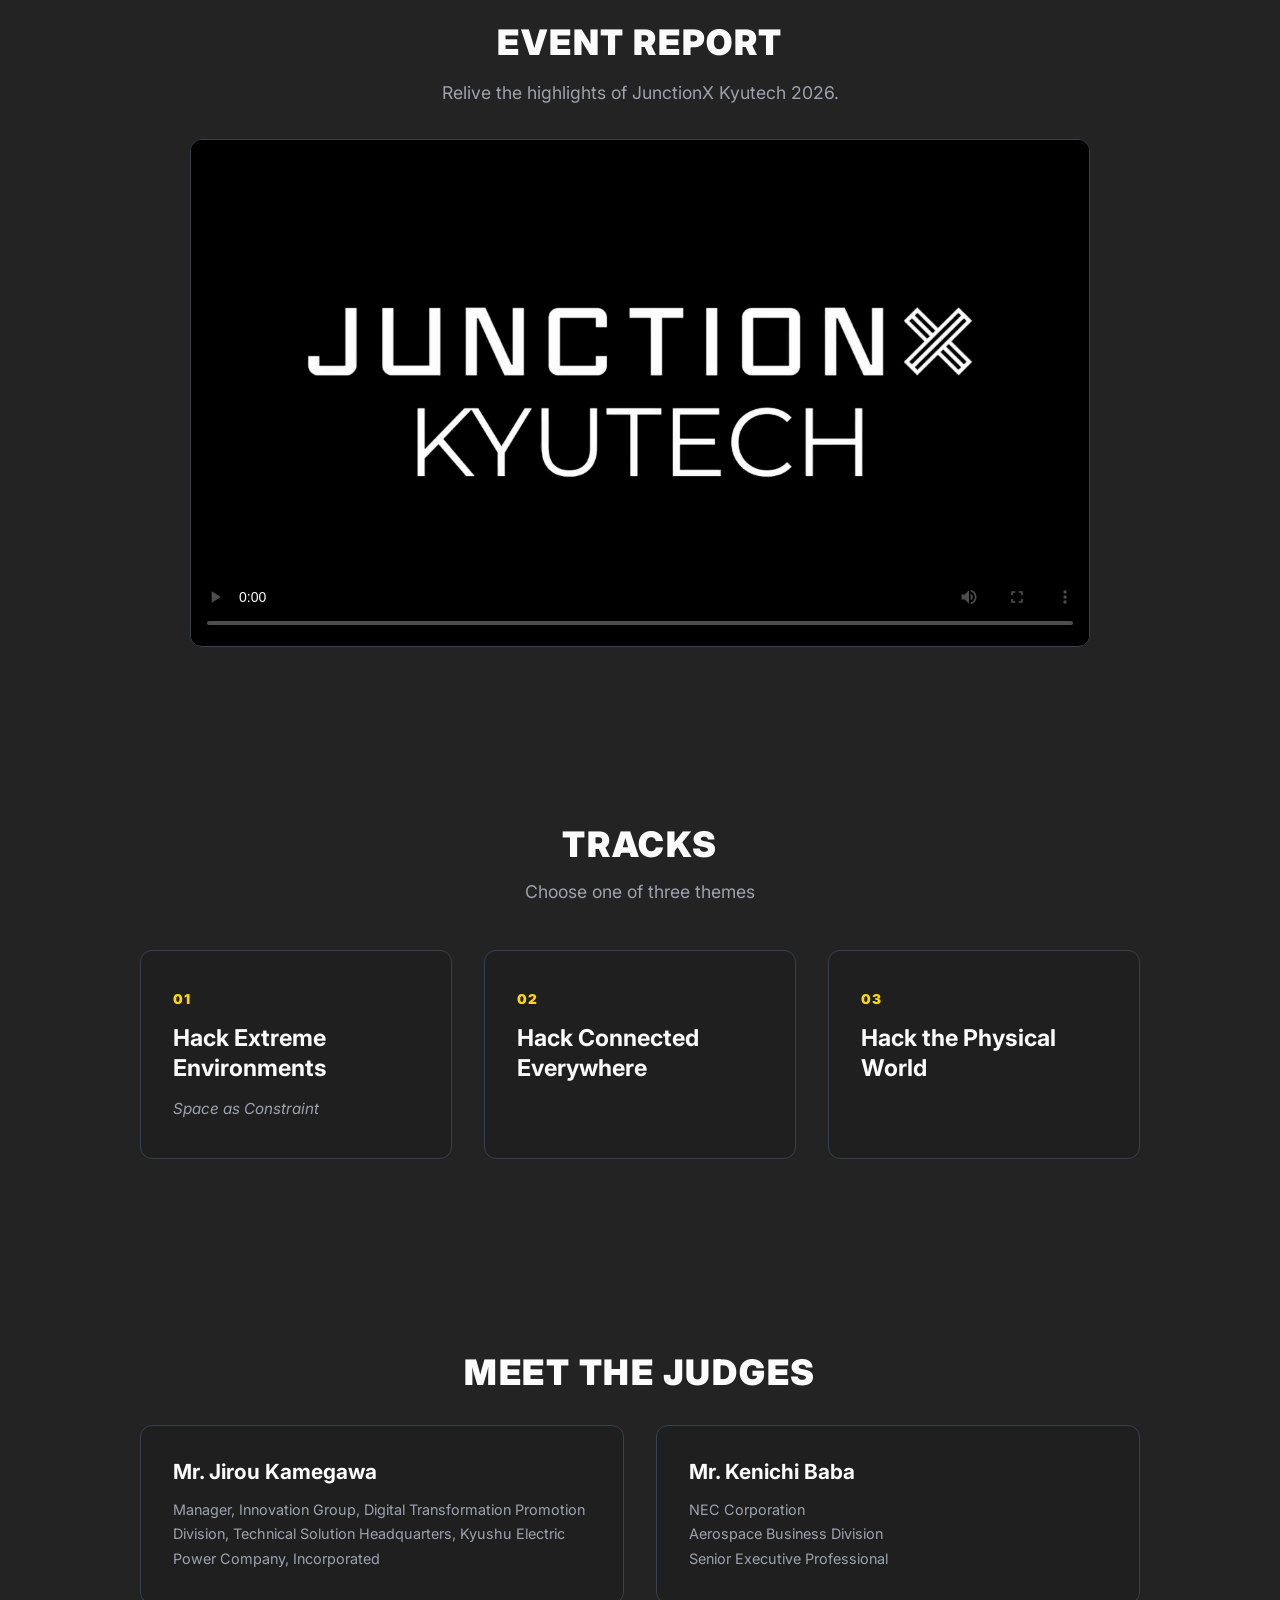
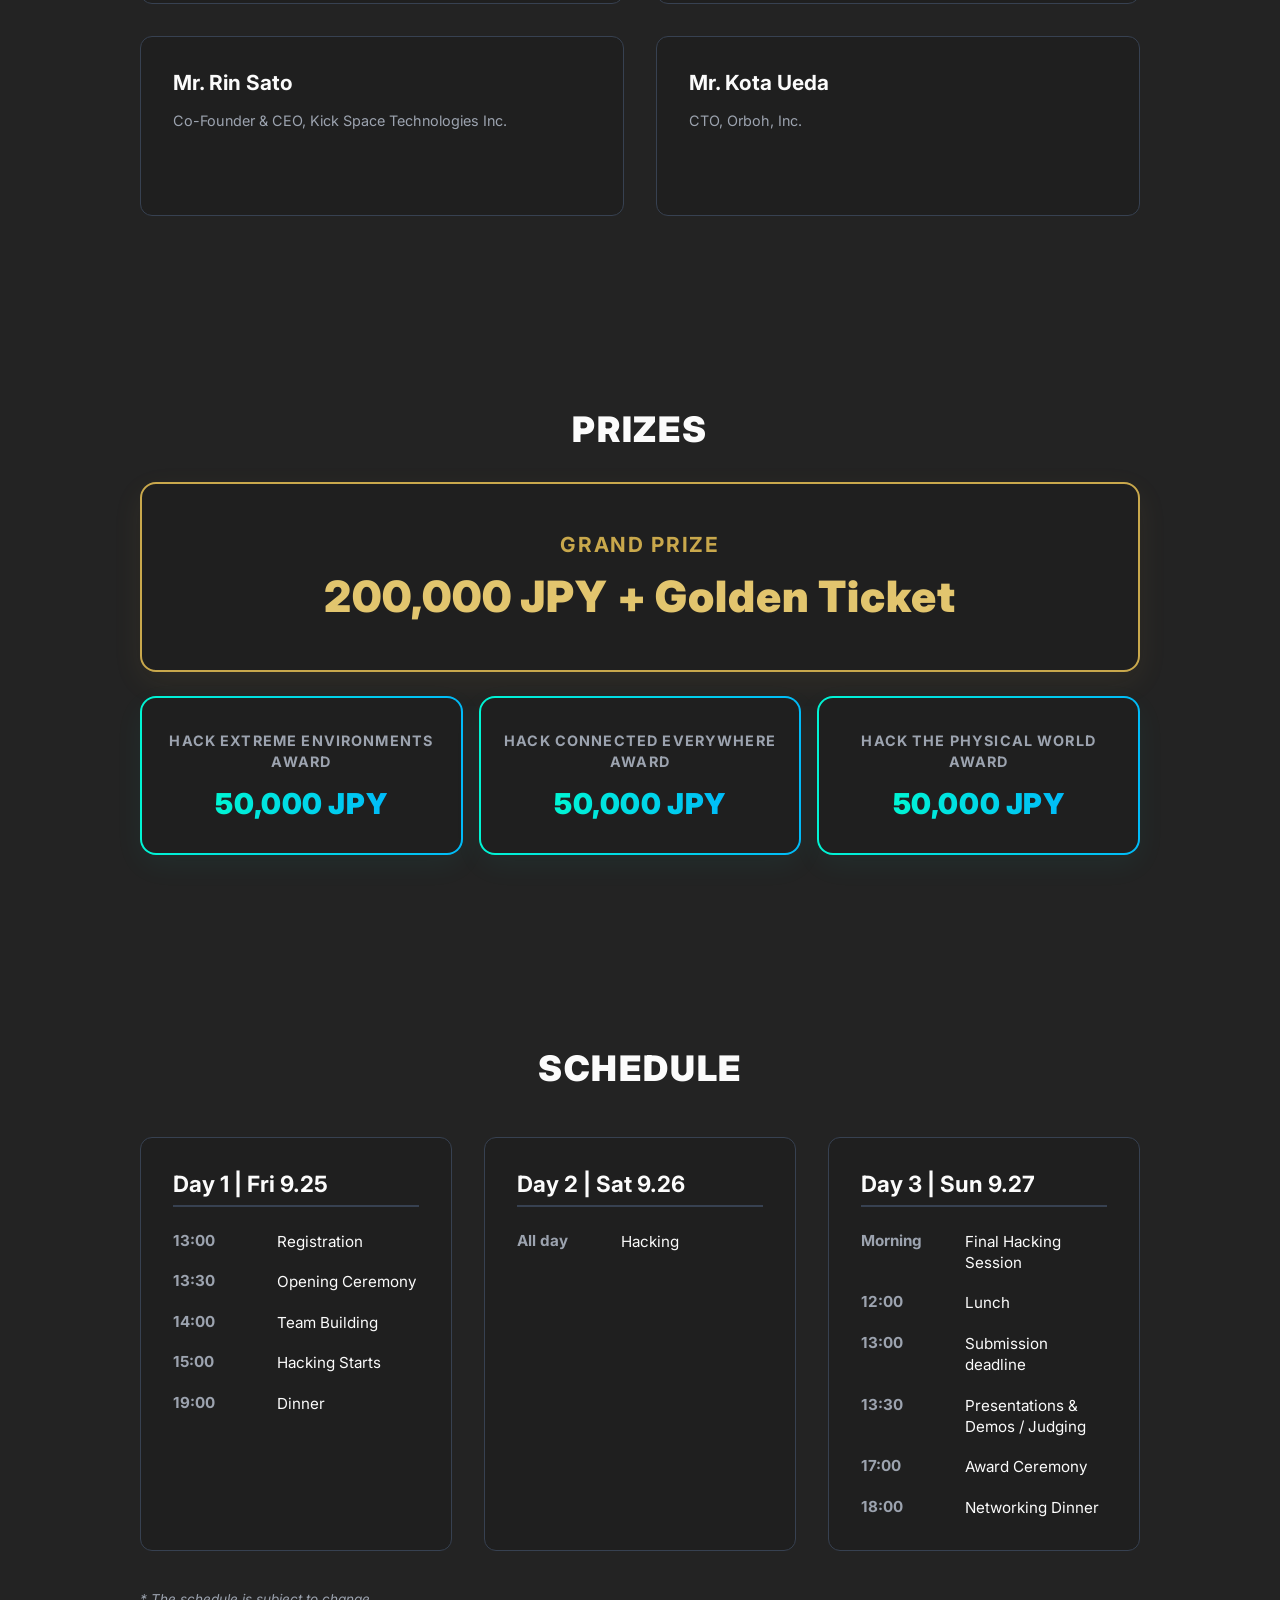
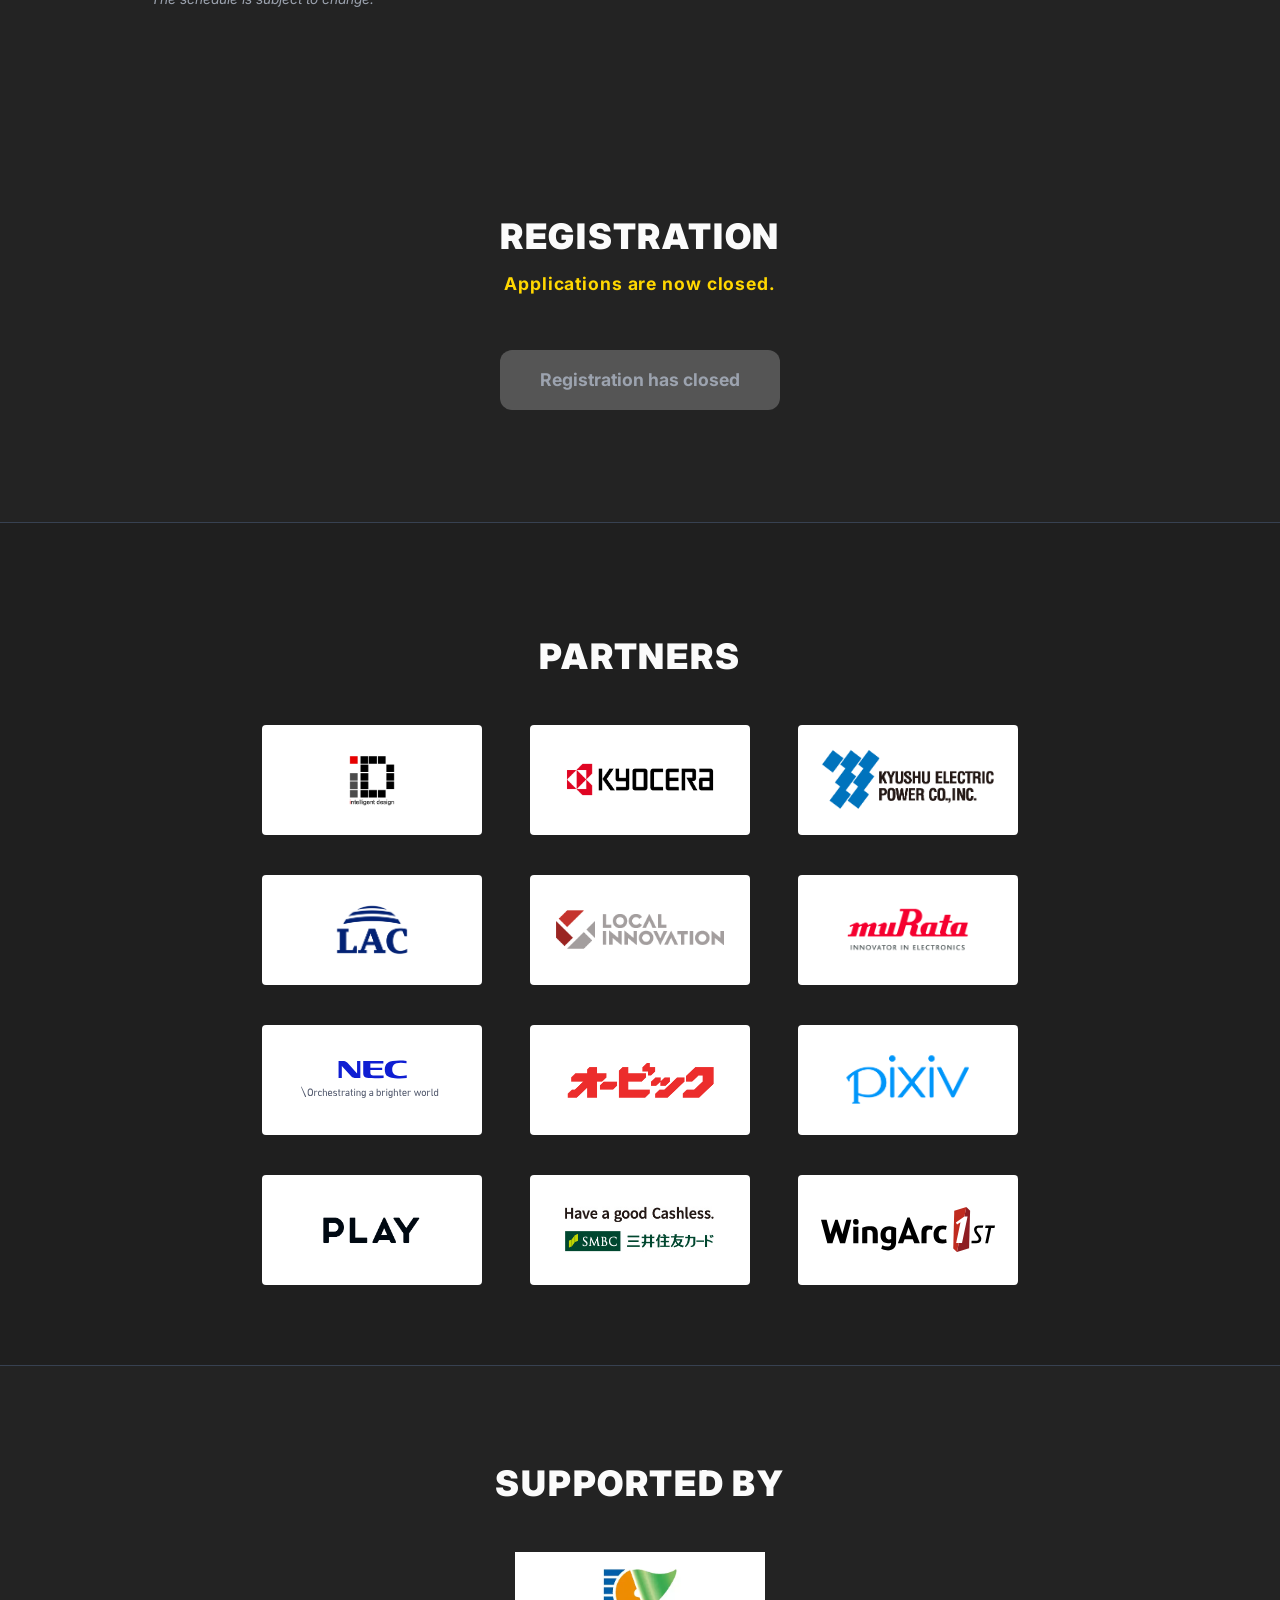
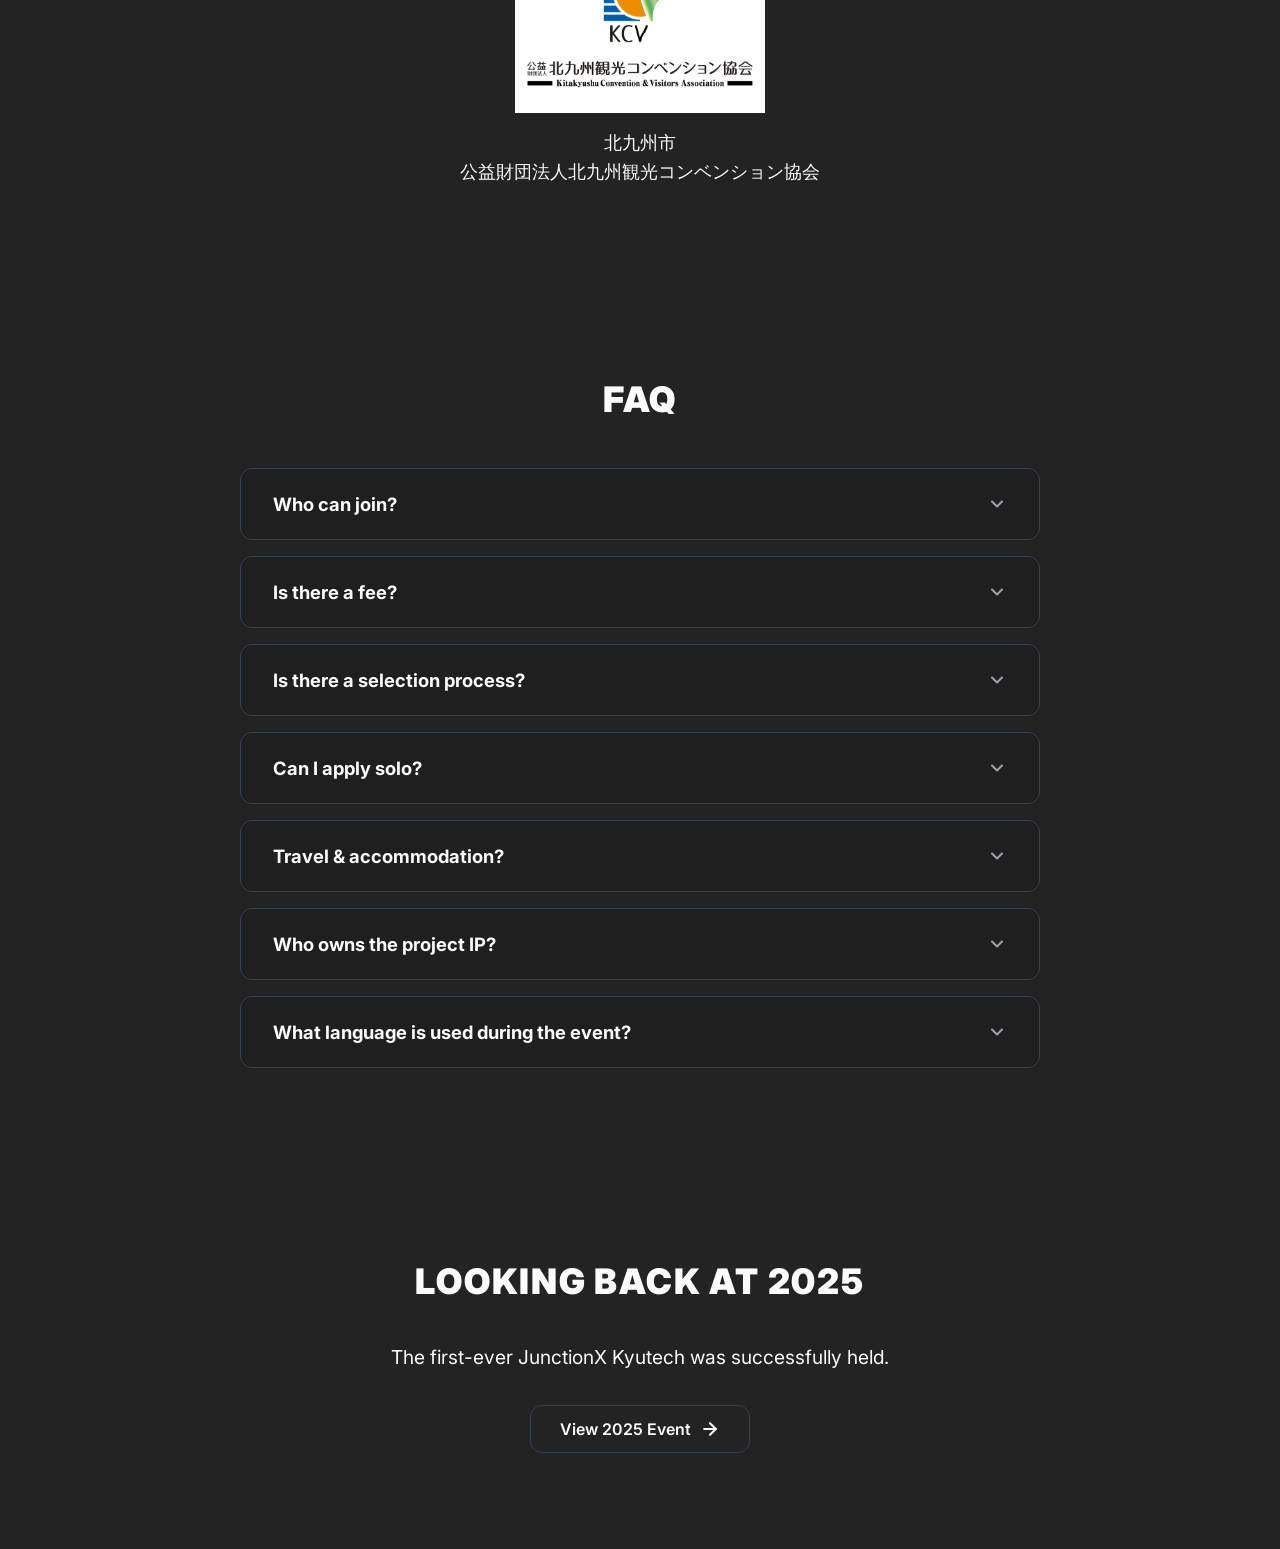
==== commit 3e1e2e99: "協力団体名の文字サイズを拡大" ====
--- a/index.html
+++ b/index.html
@@ -12,7 +12,7 @@
     />
     <!-- Load shared fonts / favicon -->
     <link rel="stylesheet" href="css/common.css" />
-    <link rel="stylesheet" href="style.css?v=17" />
+    <link rel="stylesheet" href="style.css?v=18" />
     <script src="script/load-head.js" defer></script>
     <script src="script/partners.js?v=2" defer></script>
     <script src="script/partners-slider.js" defer></script>
--- a/style.css
+++ b/style.css
@@ -583,6 +583,7 @@
 	padding: 0;
 	list-style: none;
 	text-align: center;
+	font-size: 1.125rem;
 	line-height: 1.6;
 }
 
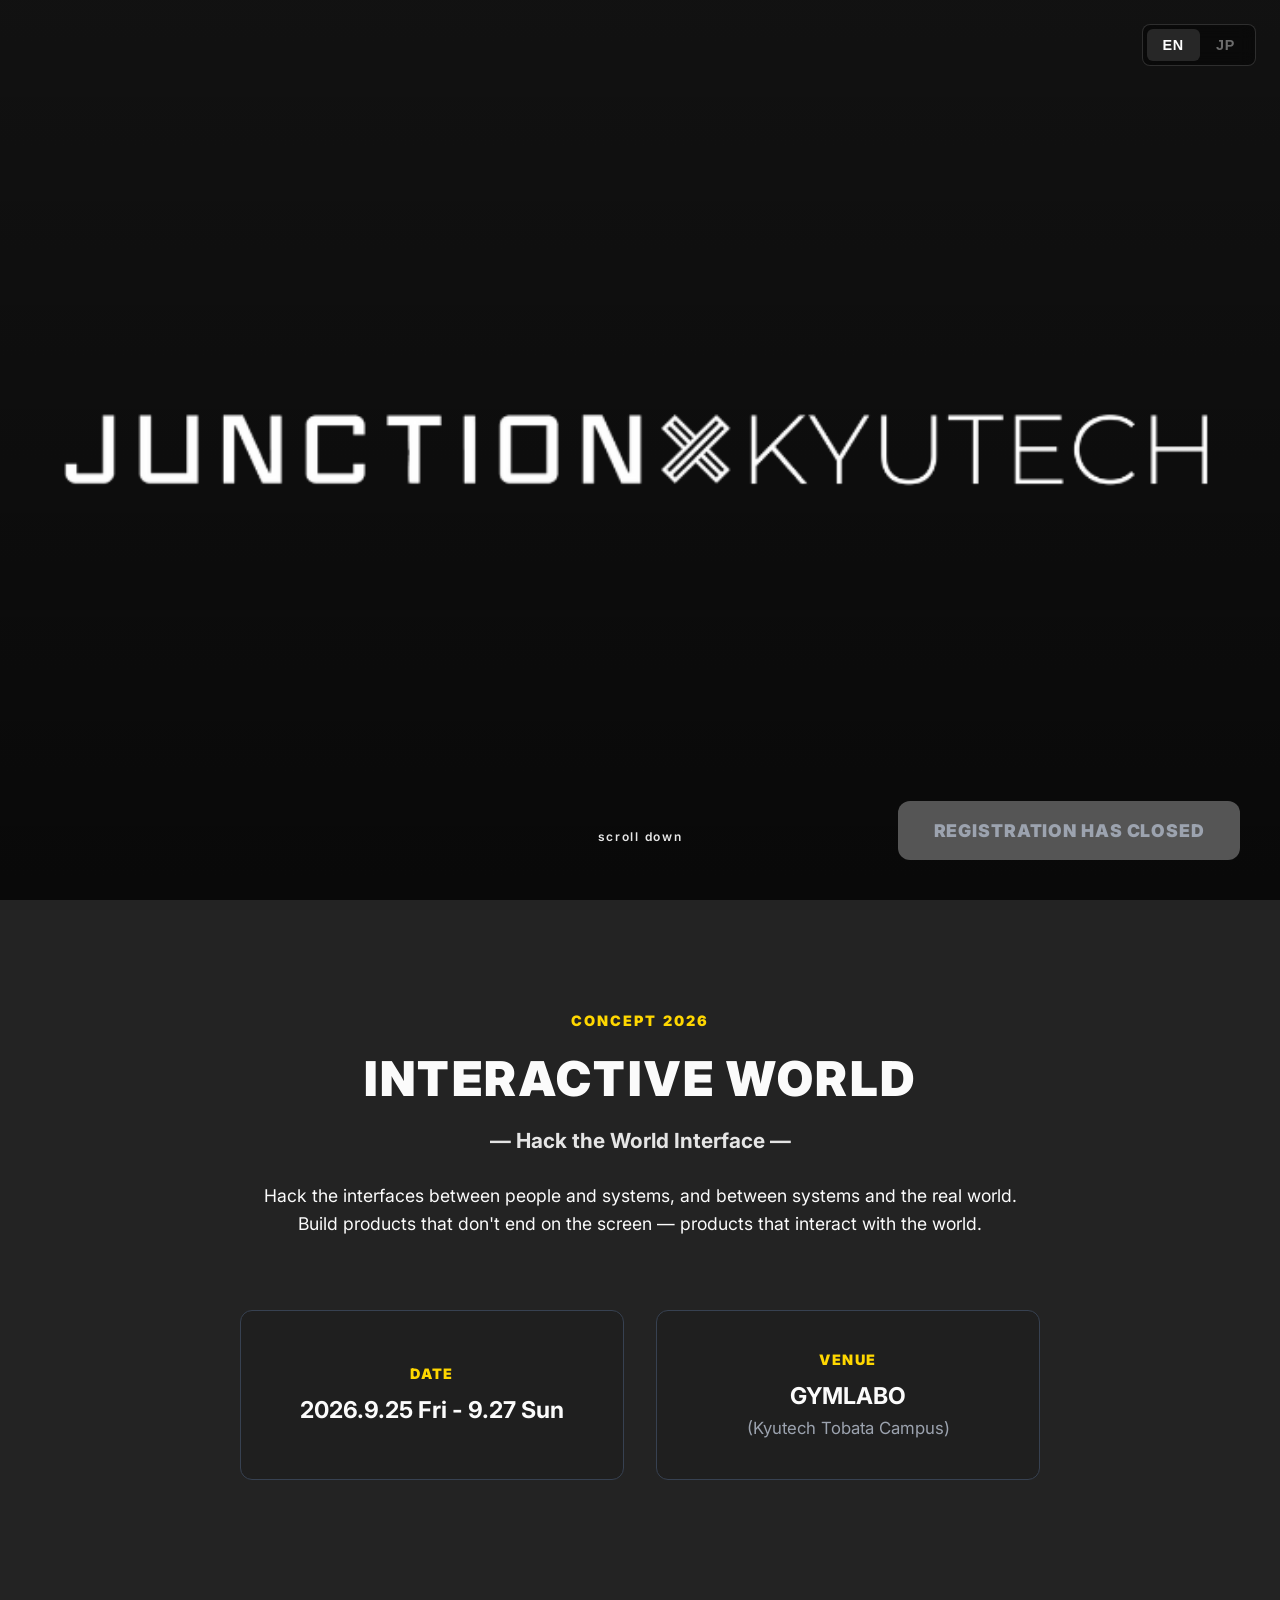
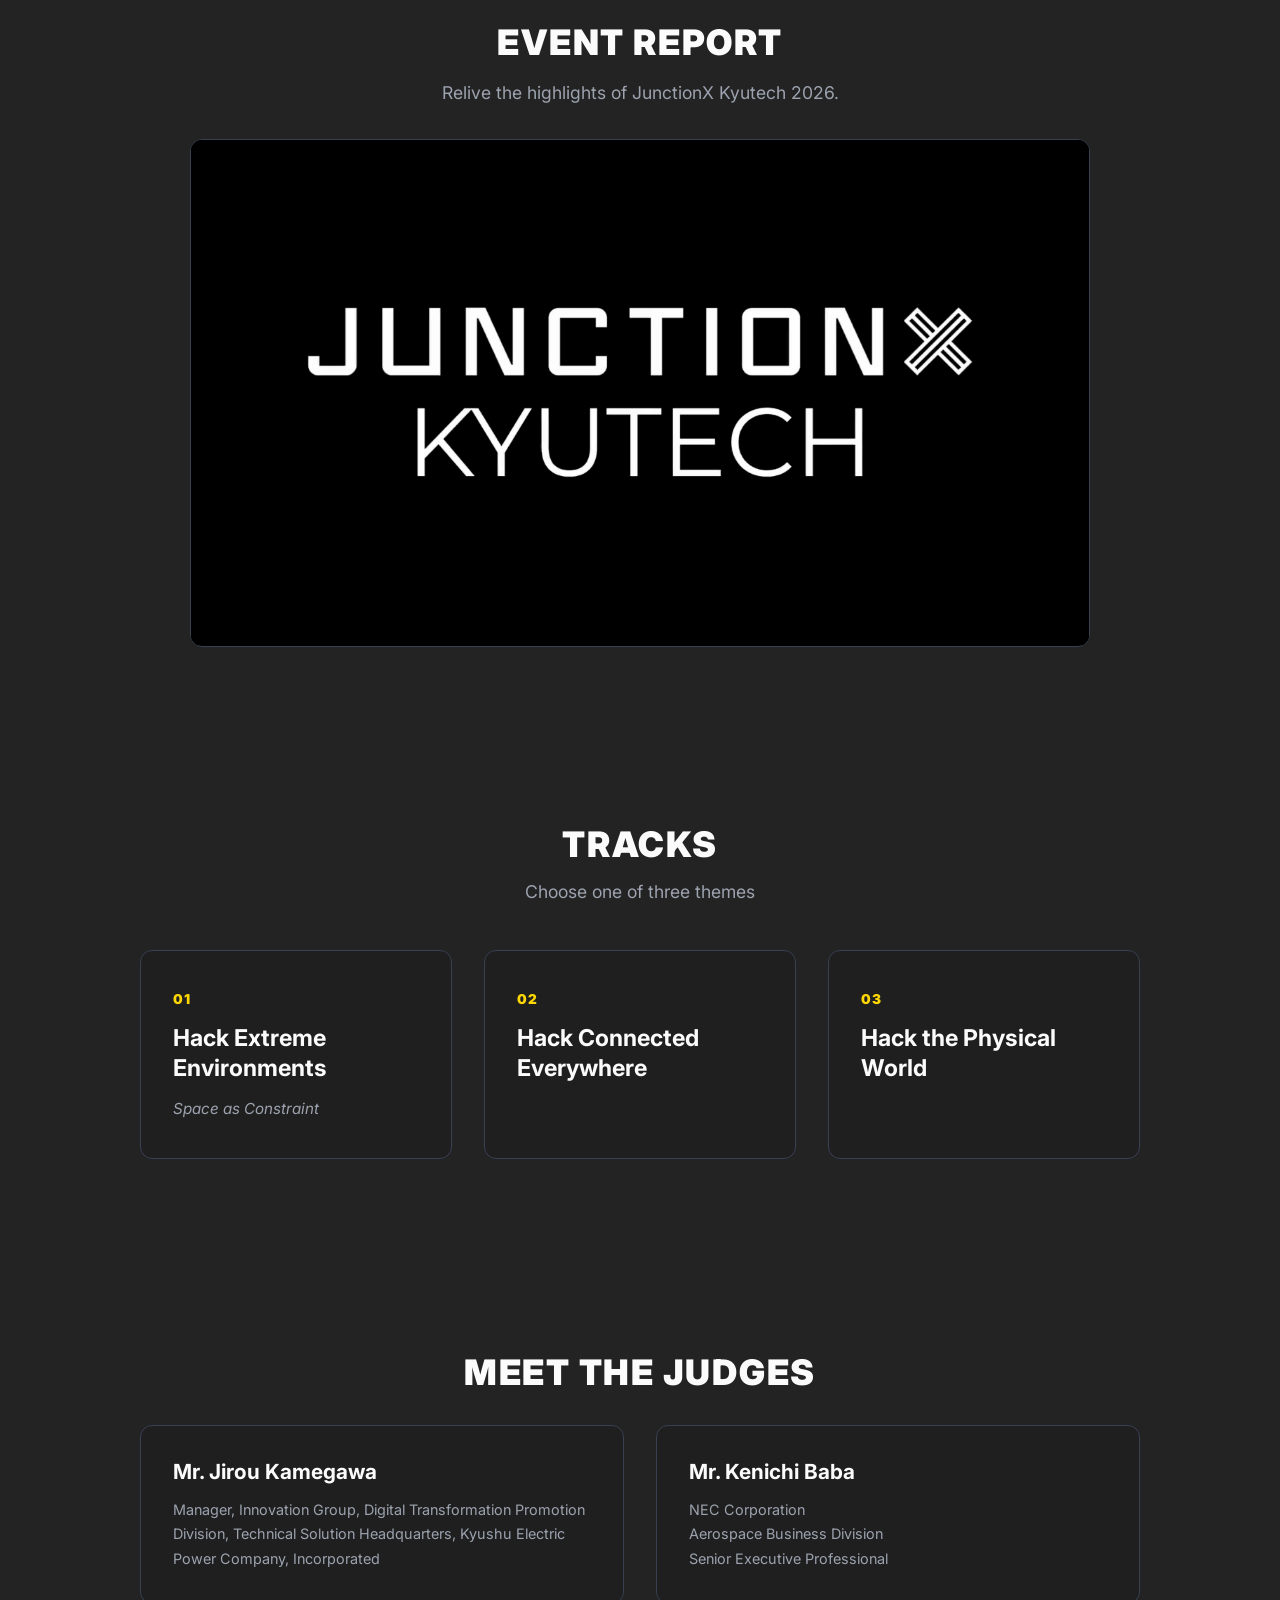
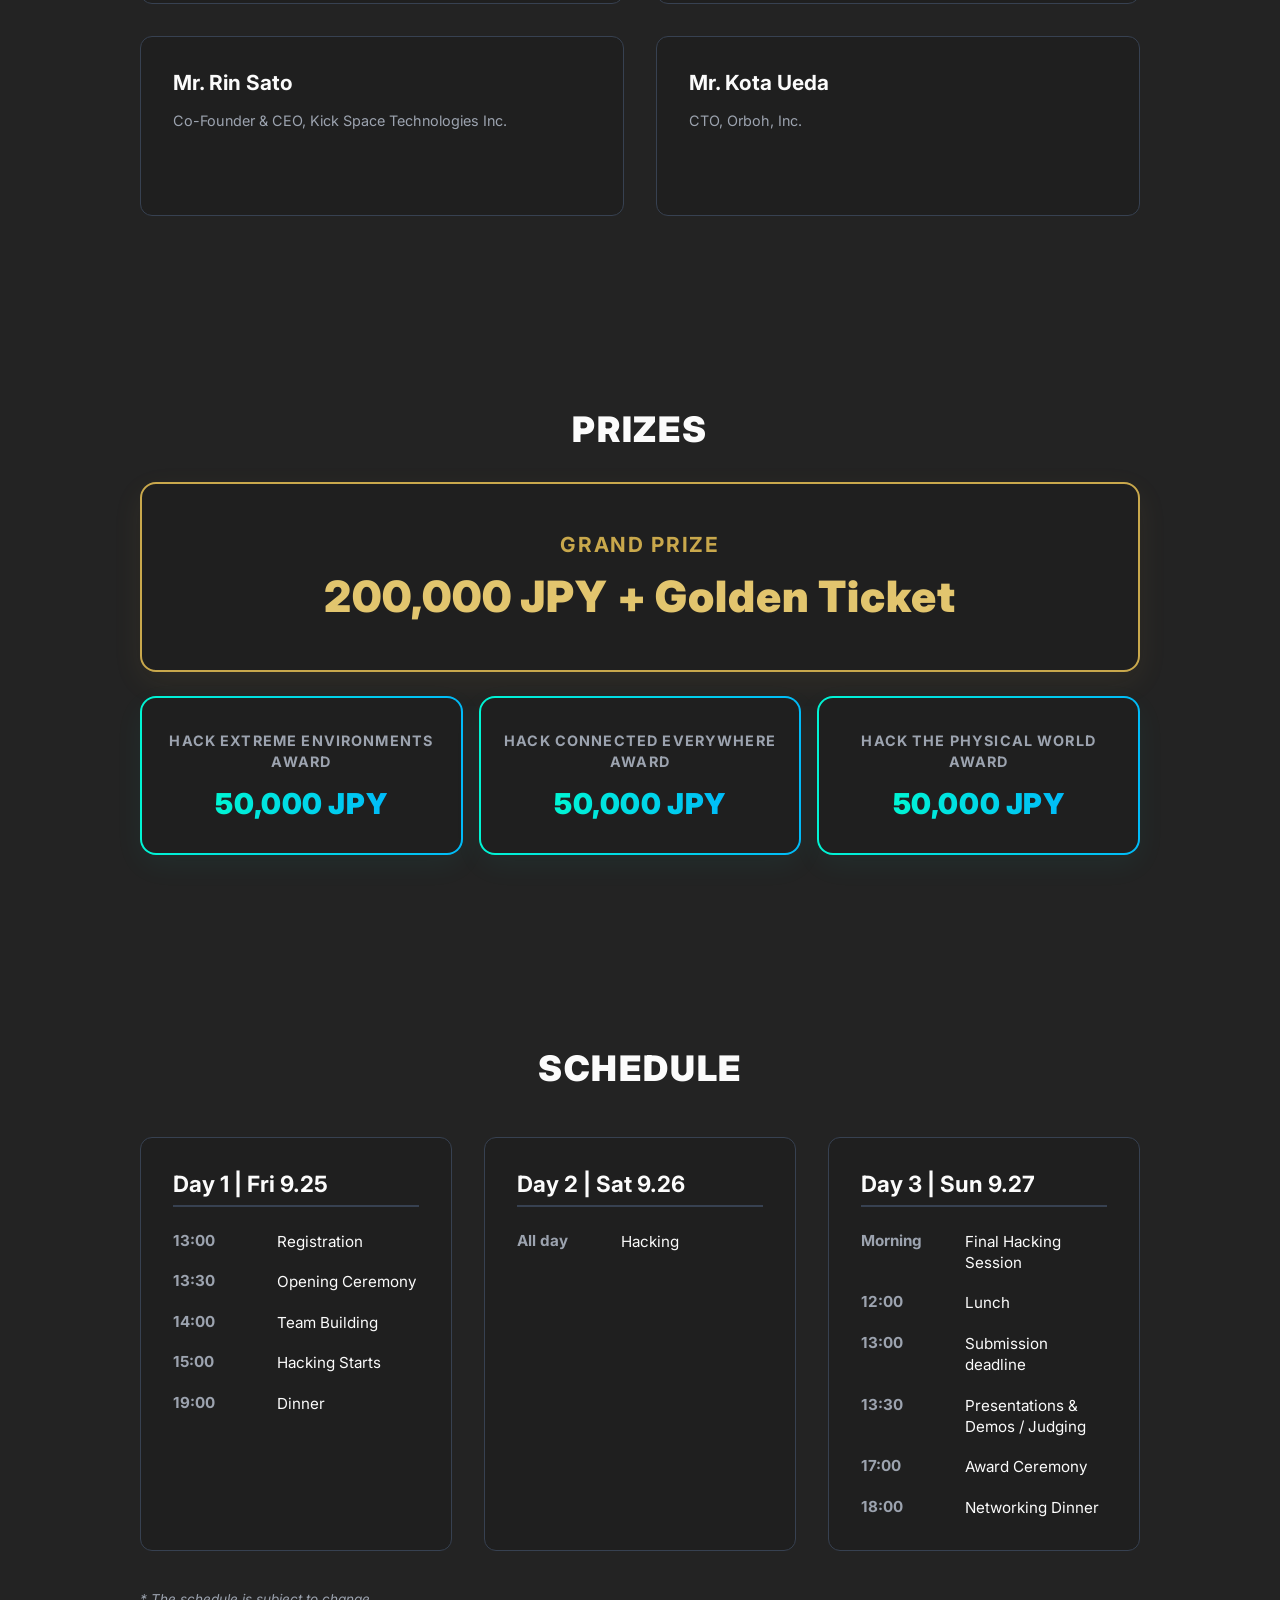
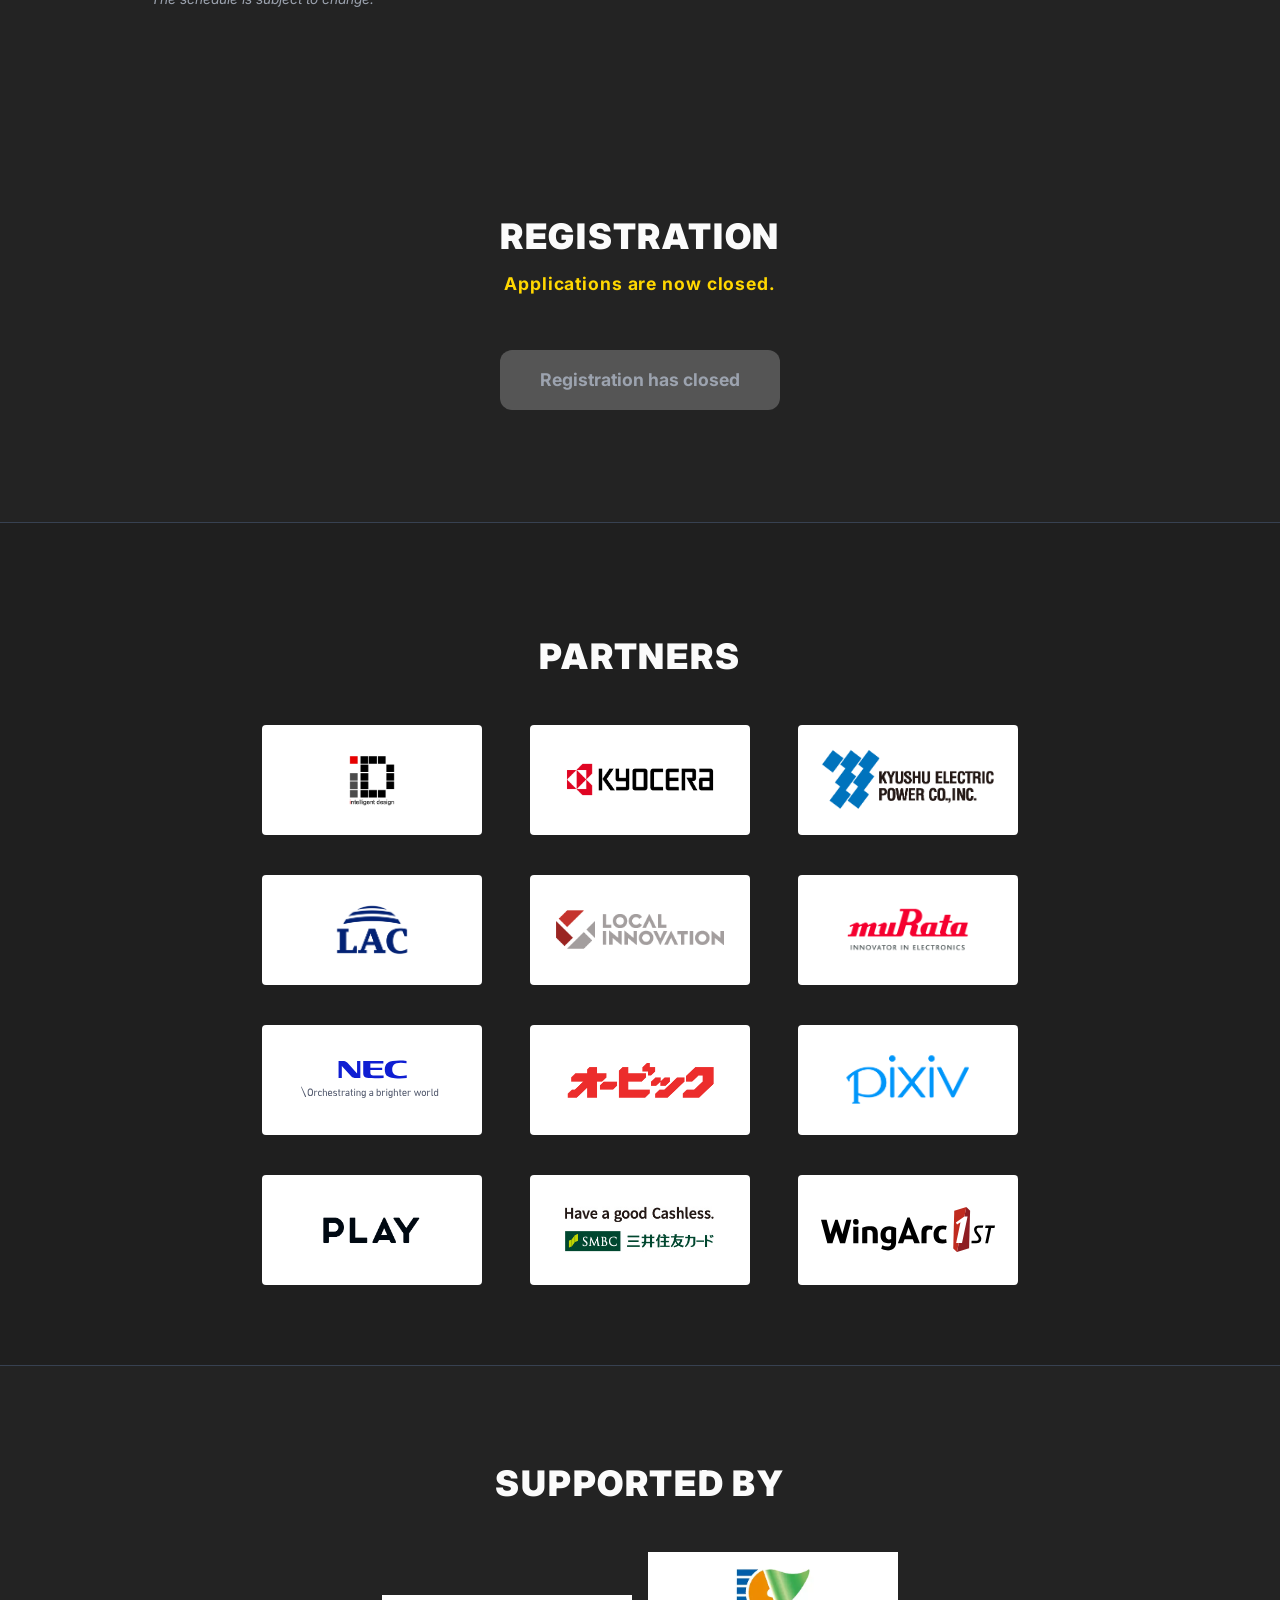
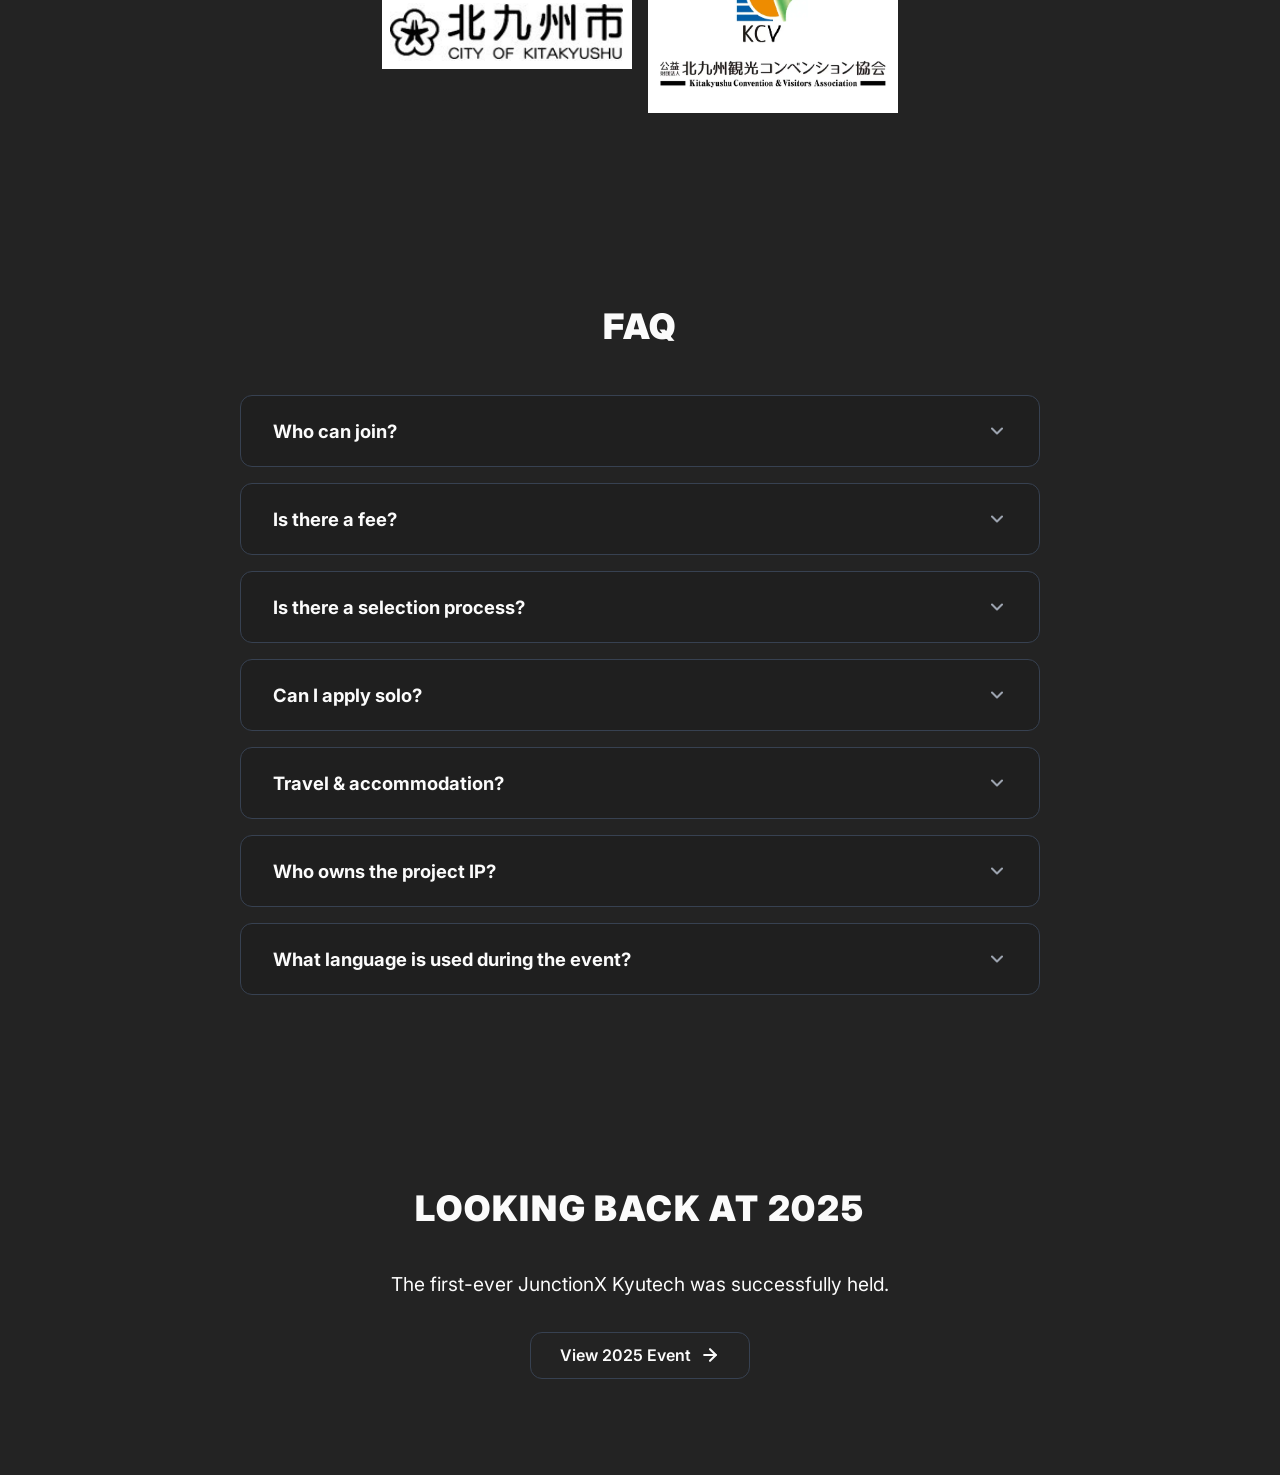
==== commit 5a4c246a: "協力団体のロゴを横並びに変更" ====
--- a/index.html
+++ b/index.html
@@ -12,7 +12,7 @@
     />
     <!-- Load shared fonts / favicon -->
     <link rel="stylesheet" href="css/common.css" />
-    <link rel="stylesheet" href="style.css?v=18" />
+    <link rel="stylesheet" href="style.css?v=19" />
     <script src="script/load-head.js" defer></script>
     <script src="script/partners.js?v=2" defer></script>
     <script src="script/partners-slider.js" defer></script>
@@ -247,13 +247,18 @@
         <h2 id="supported-by-heading">Supported by</h2>
         <div class="supported-by-logos">
           <img
+            class="supported-by-city-logo"
+            src="images/supporters/kitakyusyu.png"
+            alt="City of Kitakyushu"
+            width="217"
+            height="54"
+          />
+          <img
             src="images/supporters/kcv.png"
             alt="Kitakyushu Convention & Visitors Association"
+            width="719"
+            height="464"
           />
-          <ul class="supported-by-names" lang="ja" role="list">
-            <li>北九州市</li>
-            <li>公益財団法人北九州観光コンベンション協会</li>
-          </ul>
         </div>
       </section>
 
--- a/style.css
+++ b/style.css
@@ -564,27 +564,23 @@
 }
 
 .supported-by-logos {
-	display: flex;
-	flex-direction: column;
+	display: grid;
+	grid-template-columns: repeat(2, minmax(0, 250px));
+	justify-content: center;
 	align-items: center;
 	gap: 1rem;
 	width: 100%;
 }
 
 .supported-by-logos img {
-	width: 250px;
-	max-width: 100%;
+	width: 100%;
 	height: auto;
 	display: block;
 }
 
-.supported-by-names {
-	margin: 0;
-	padding: 0;
-	list-style: none;
-	text-align: center;
-	font-size: 1.125rem;
-	line-height: 1.6;
+.supported-by-city-logo {
+	background-color: #ffffff;
+	padding: 0.5rem;
 }
 
 @media (max-width: 768px) {
@@ -597,8 +593,8 @@
 		}
 	}
 
-	.supported-by-logos img {
-		width: 210px;
+	.supported-by-logos {
+		grid-template-columns: repeat(2, minmax(0, 210px));
 	}
 }
 
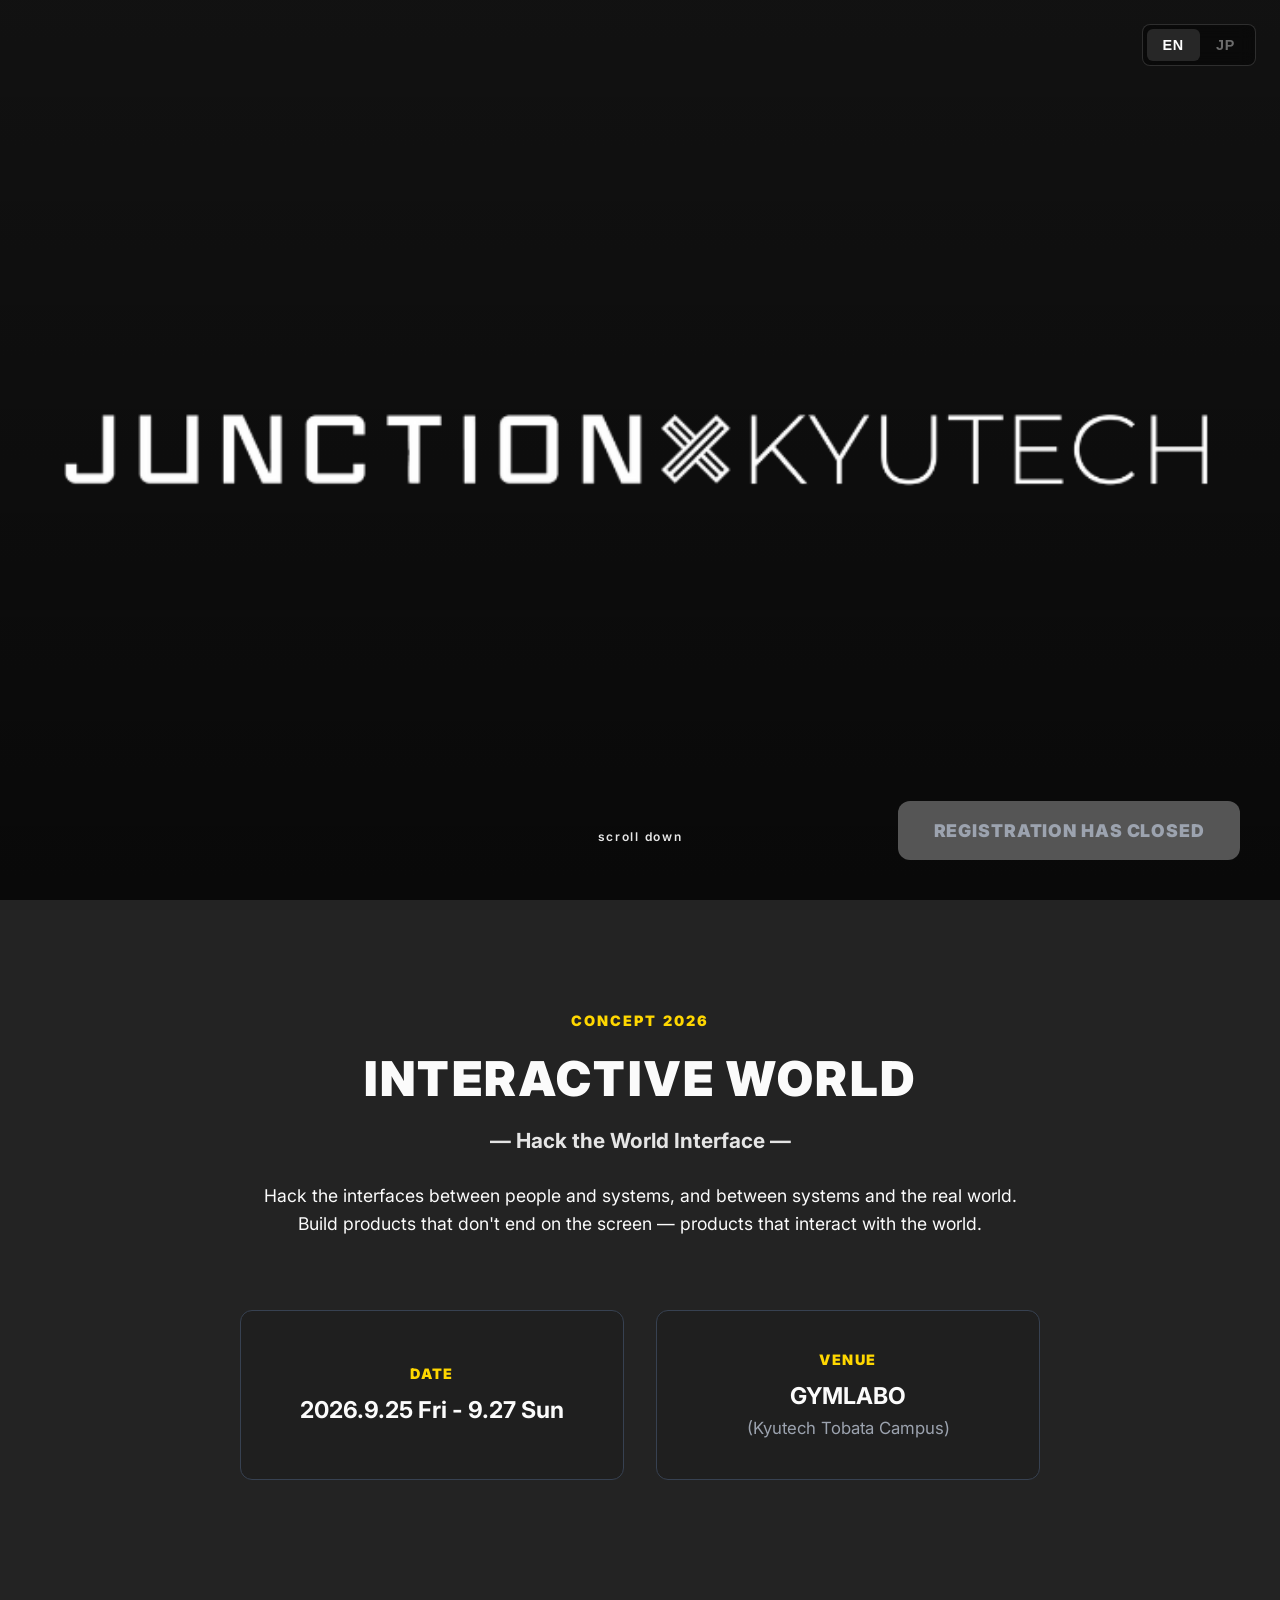
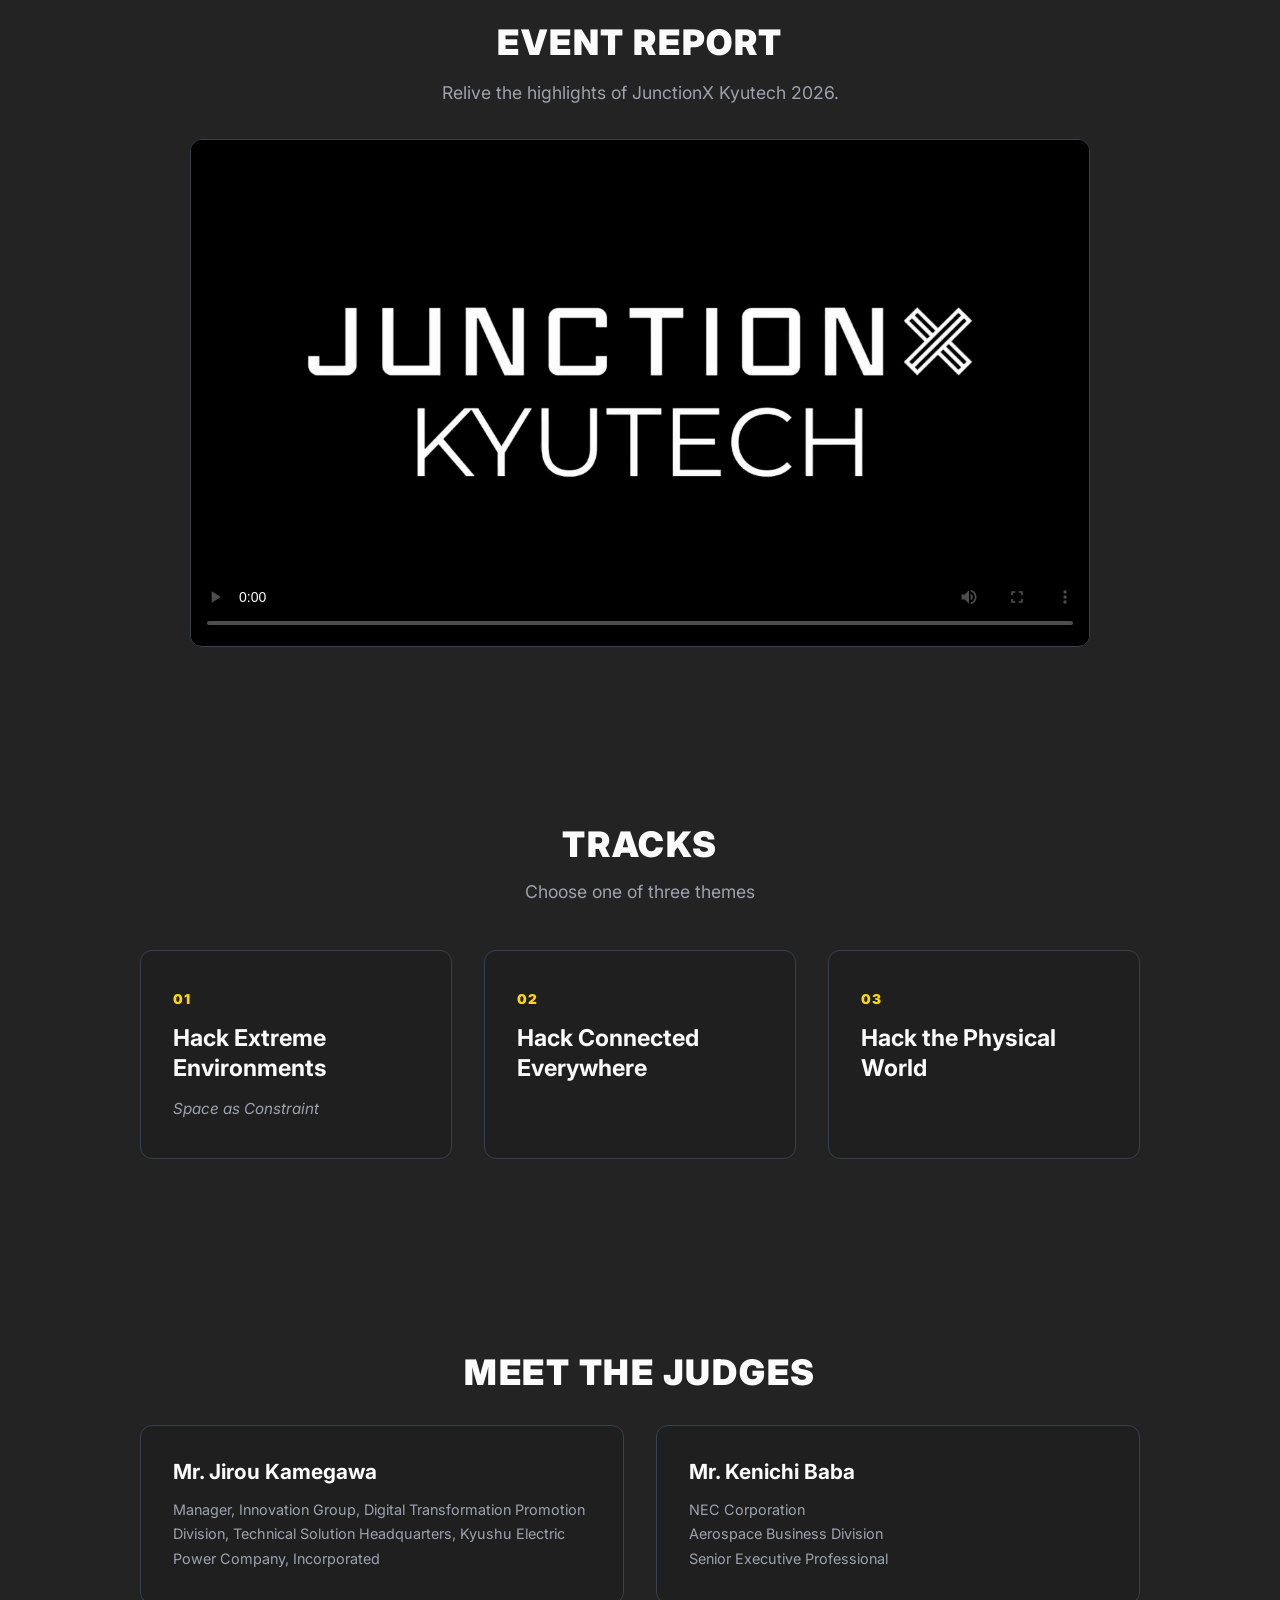
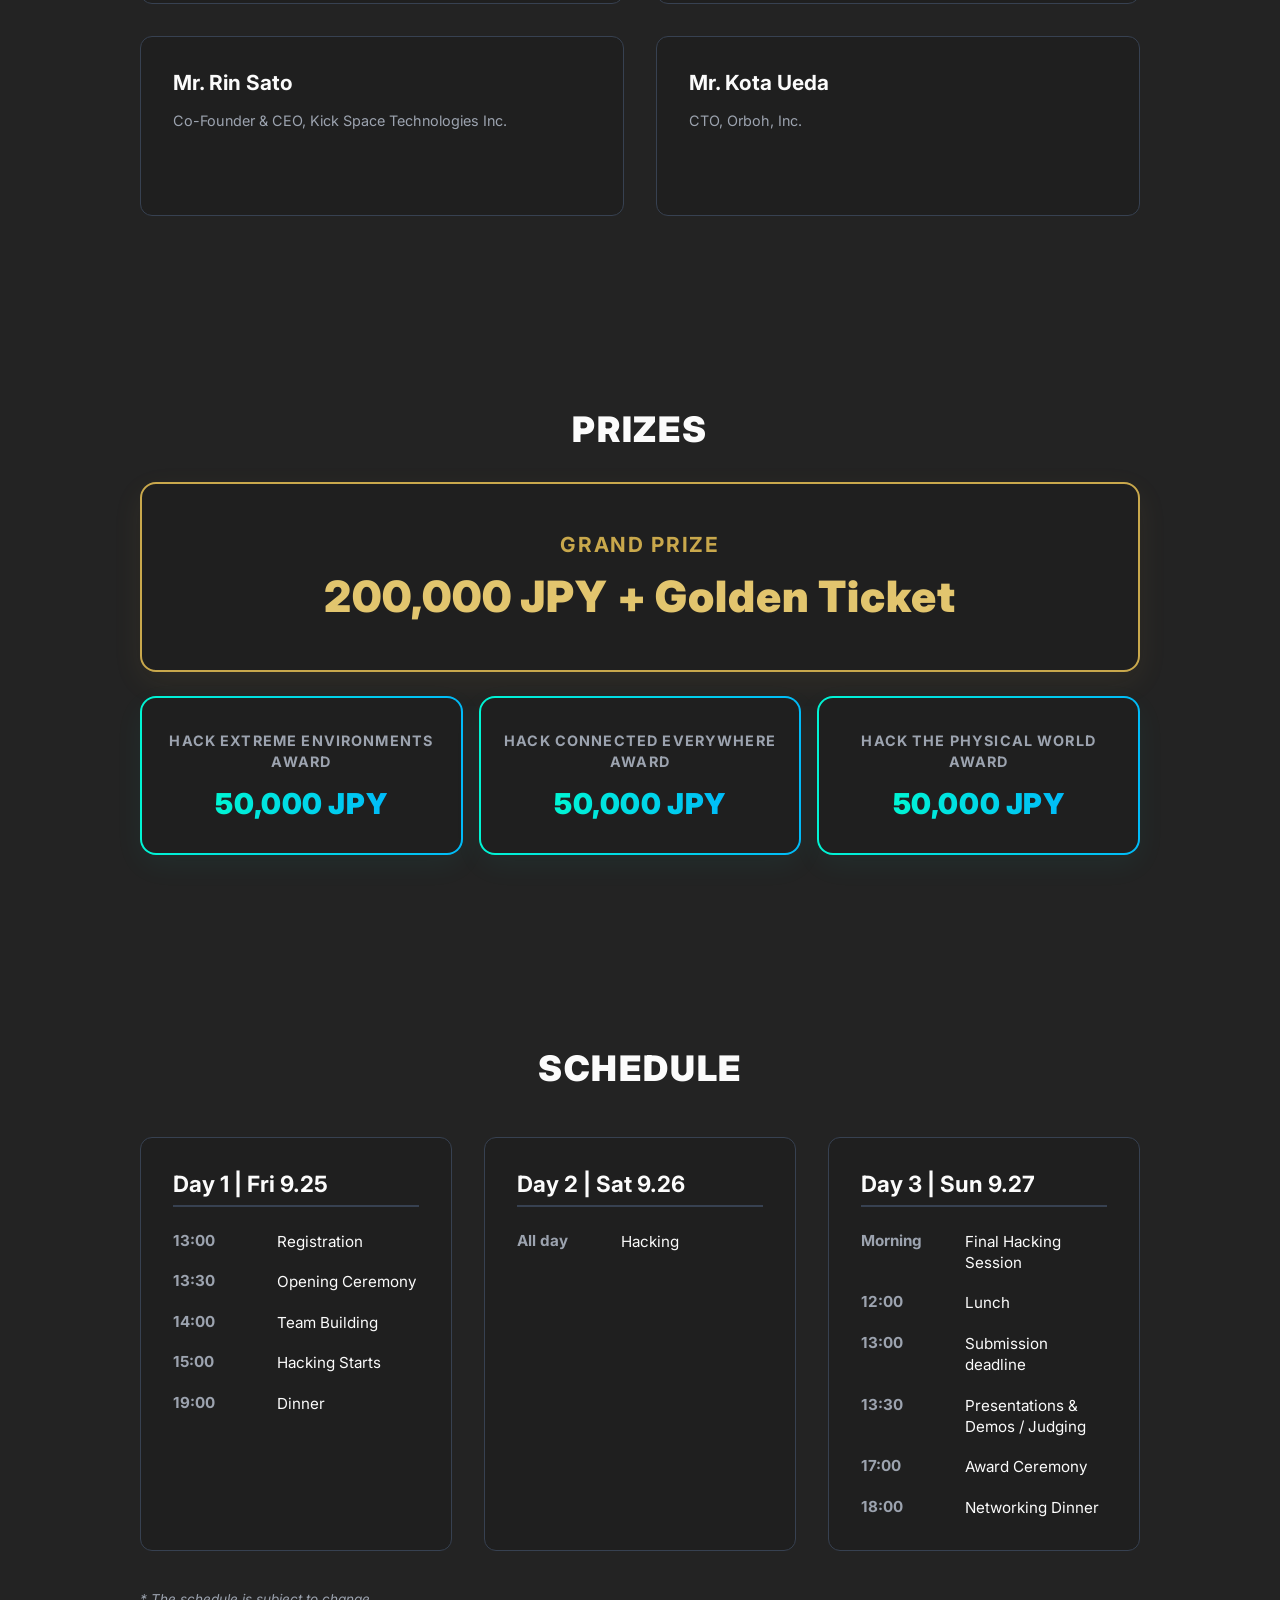
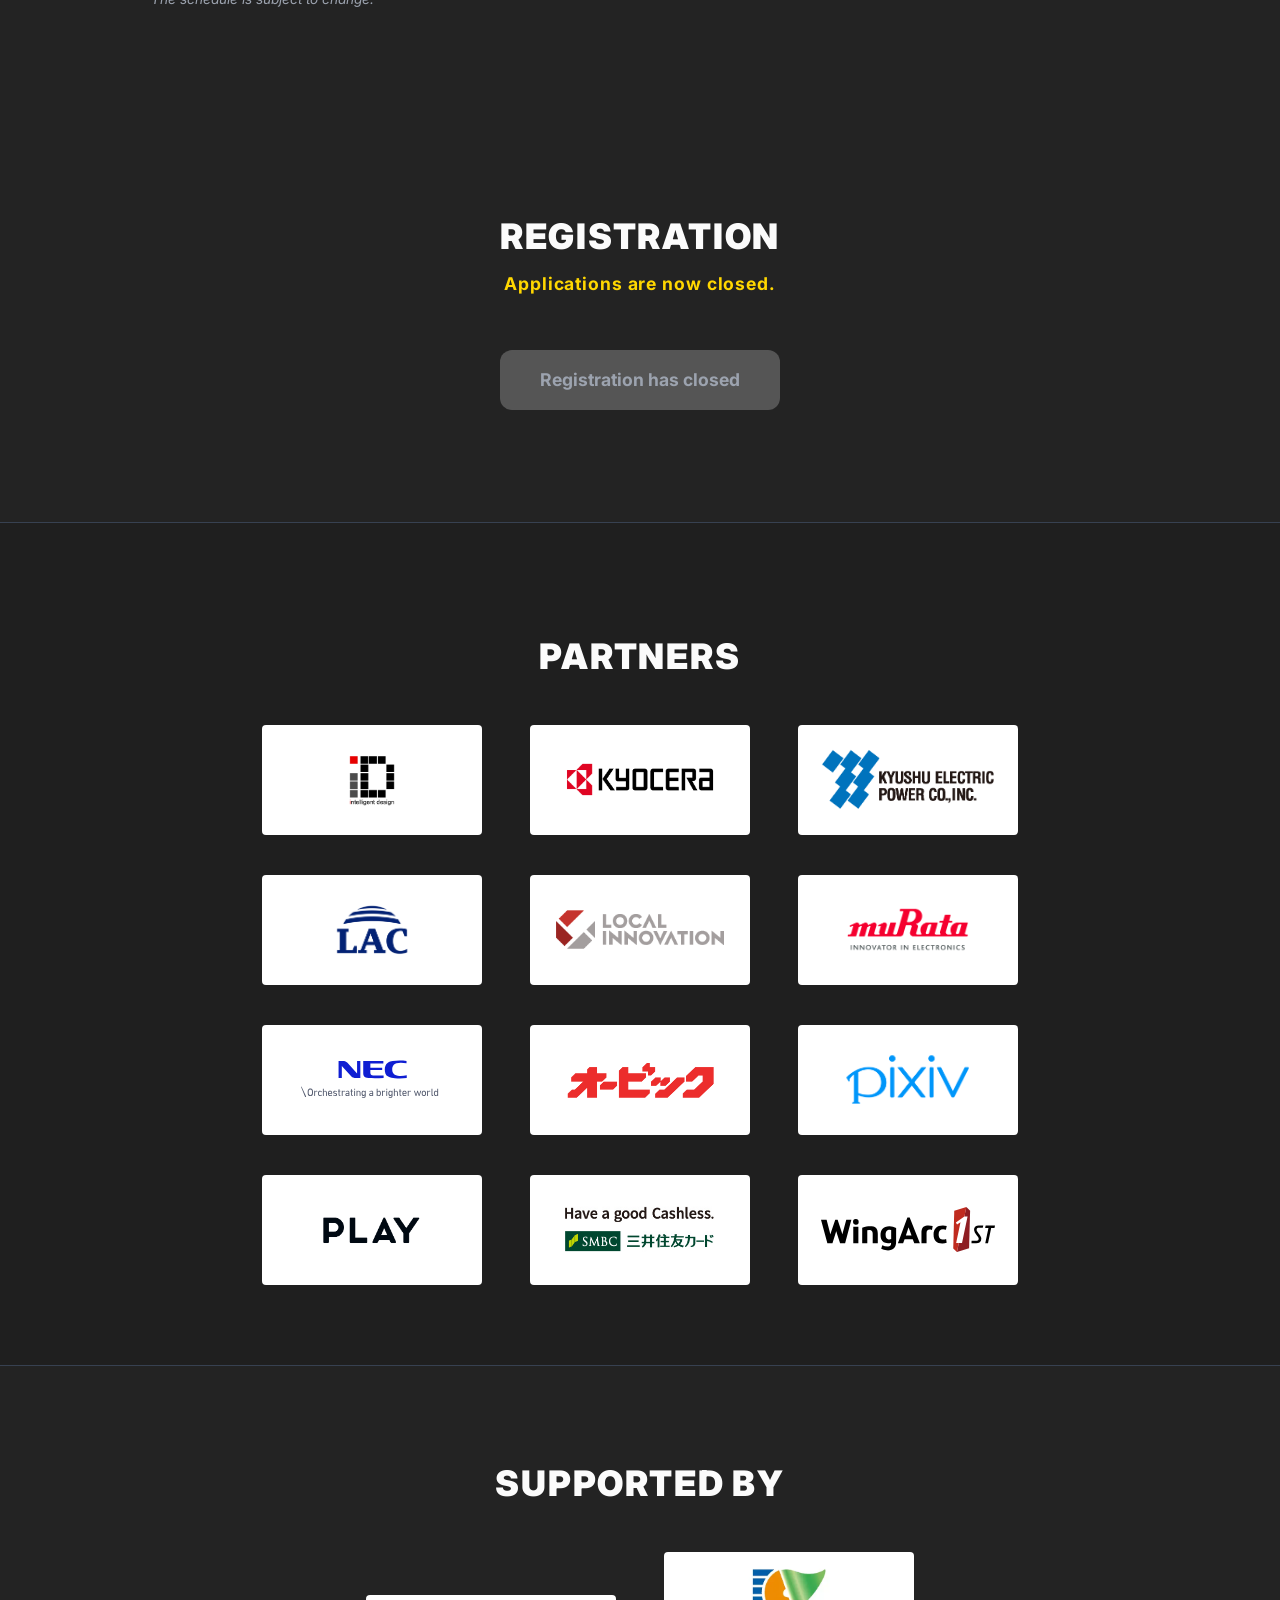
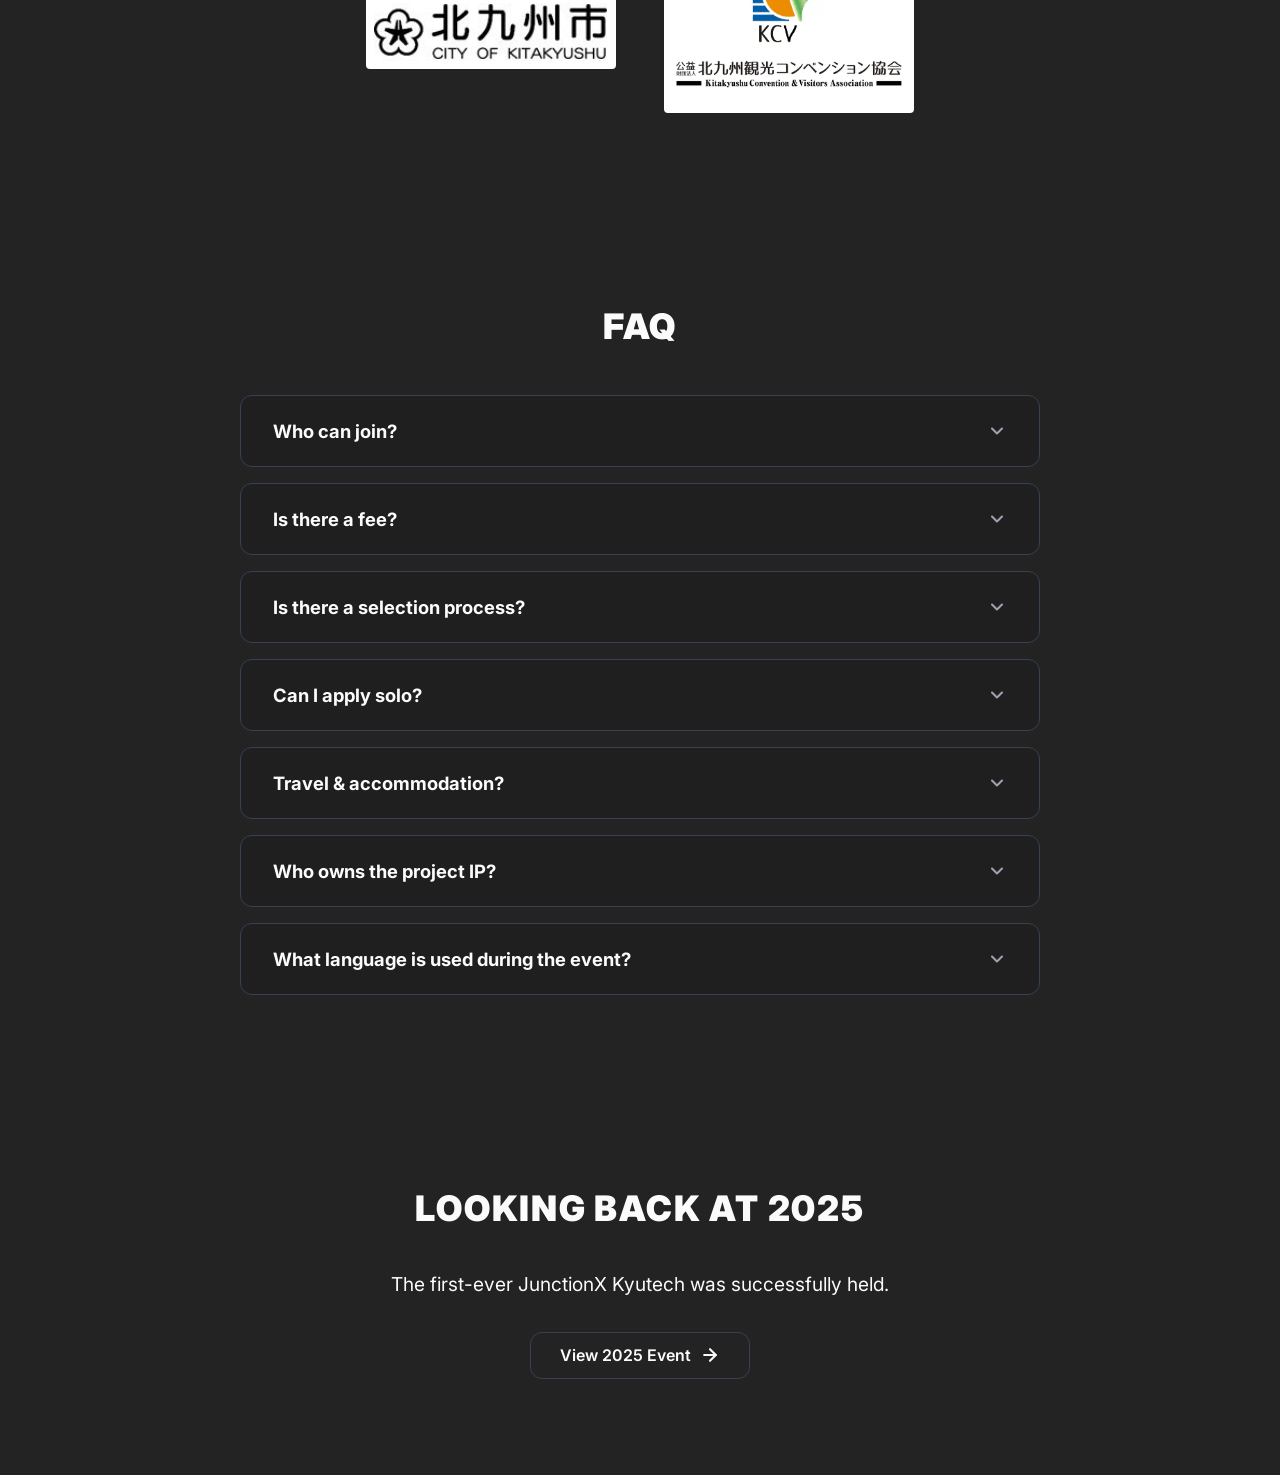
==== commit 65e5ac20: "協力団体ロゴの角丸と間隔を統一" ====
--- a/index.html
+++ b/index.html
@@ -12,7 +12,7 @@
     />
     <!-- Load shared fonts / favicon -->
     <link rel="stylesheet" href="css/common.css" />
-    <link rel="stylesheet" href="style.css?v=19" />
+    <link rel="stylesheet" href="style.css?v=20" />
     <script src="script/load-head.js" defer></script>
     <script src="script/partners.js?v=2" defer></script>
     <script src="script/partners-slider.js" defer></script>
--- a/style.css
+++ b/style.css
@@ -454,11 +454,16 @@
 }
 
 /* グリッドコンテナ */
+.partners-grid,
+.supported-by-logos {
+	column-gap: 3rem;
+}
+
 .partners-grid {
 	display: flex;
 	flex-wrap: wrap;
 	justify-content: center;
-	gap: 2.5rem 3rem;
+	row-gap: 2.5rem;
 	max-width: 800px;
 	width: 90%;
 	align-items: center;
@@ -483,6 +488,10 @@
 /* 黒文字など背景色への配慮が必要なロゴのみ最小限の白背景を適用 */
 .partner-logo.white-bg {
 	background-color: #ffffff;
+}
+
+.partner-logo.white-bg,
+.supported-by-logos img {
 	border-radius: 4px;
 }
 
@@ -528,9 +537,14 @@
 		}
 	}
 
+	.partners-grid,
+	.supported-by-logos {
+		column-gap: 2rem;
+	}
+
 	.partners-grid {
 		max-width: 400px;
-		gap: 1.5rem 2rem;
+		row-gap: 1.5rem;
 		width: 95%;
 	}
 
@@ -568,7 +582,6 @@
 	grid-template-columns: repeat(2, minmax(0, 250px));
 	justify-content: center;
 	align-items: center;
-	gap: 1rem;
 	width: 100%;
 }
 
